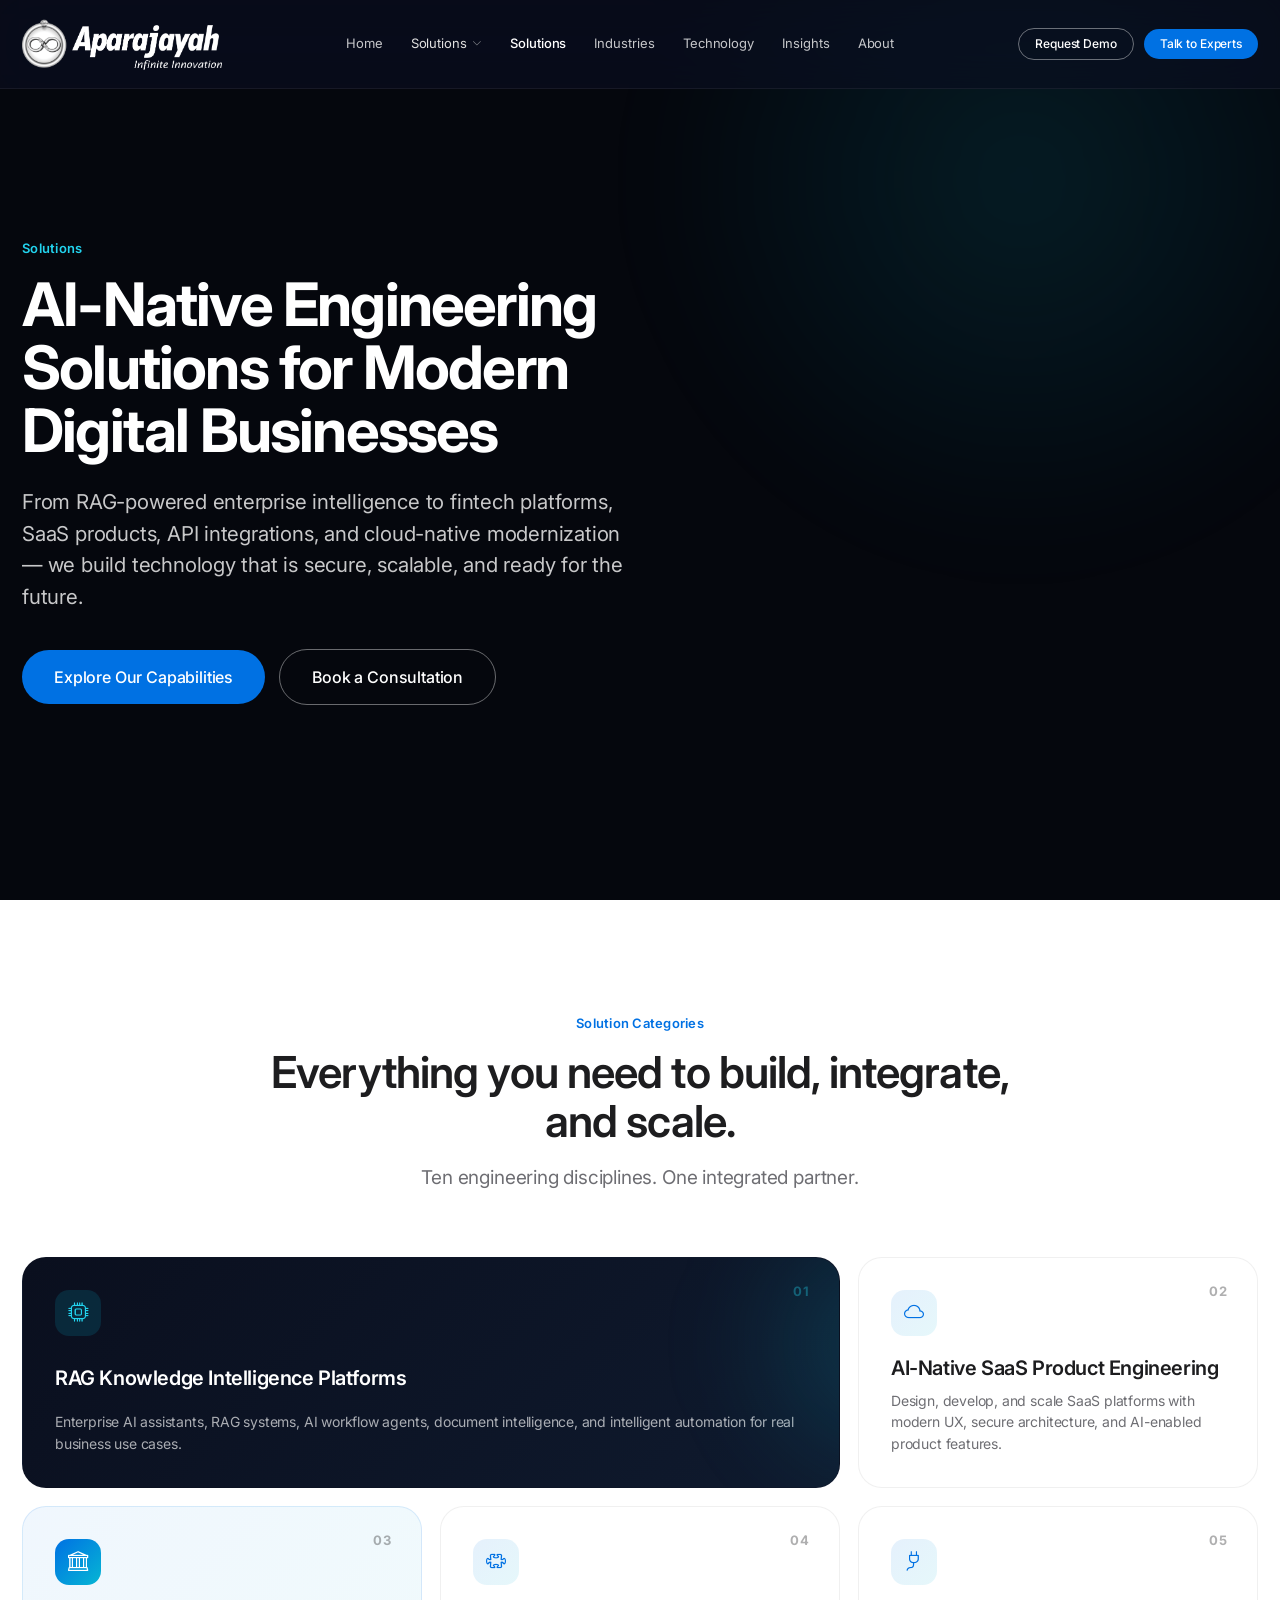
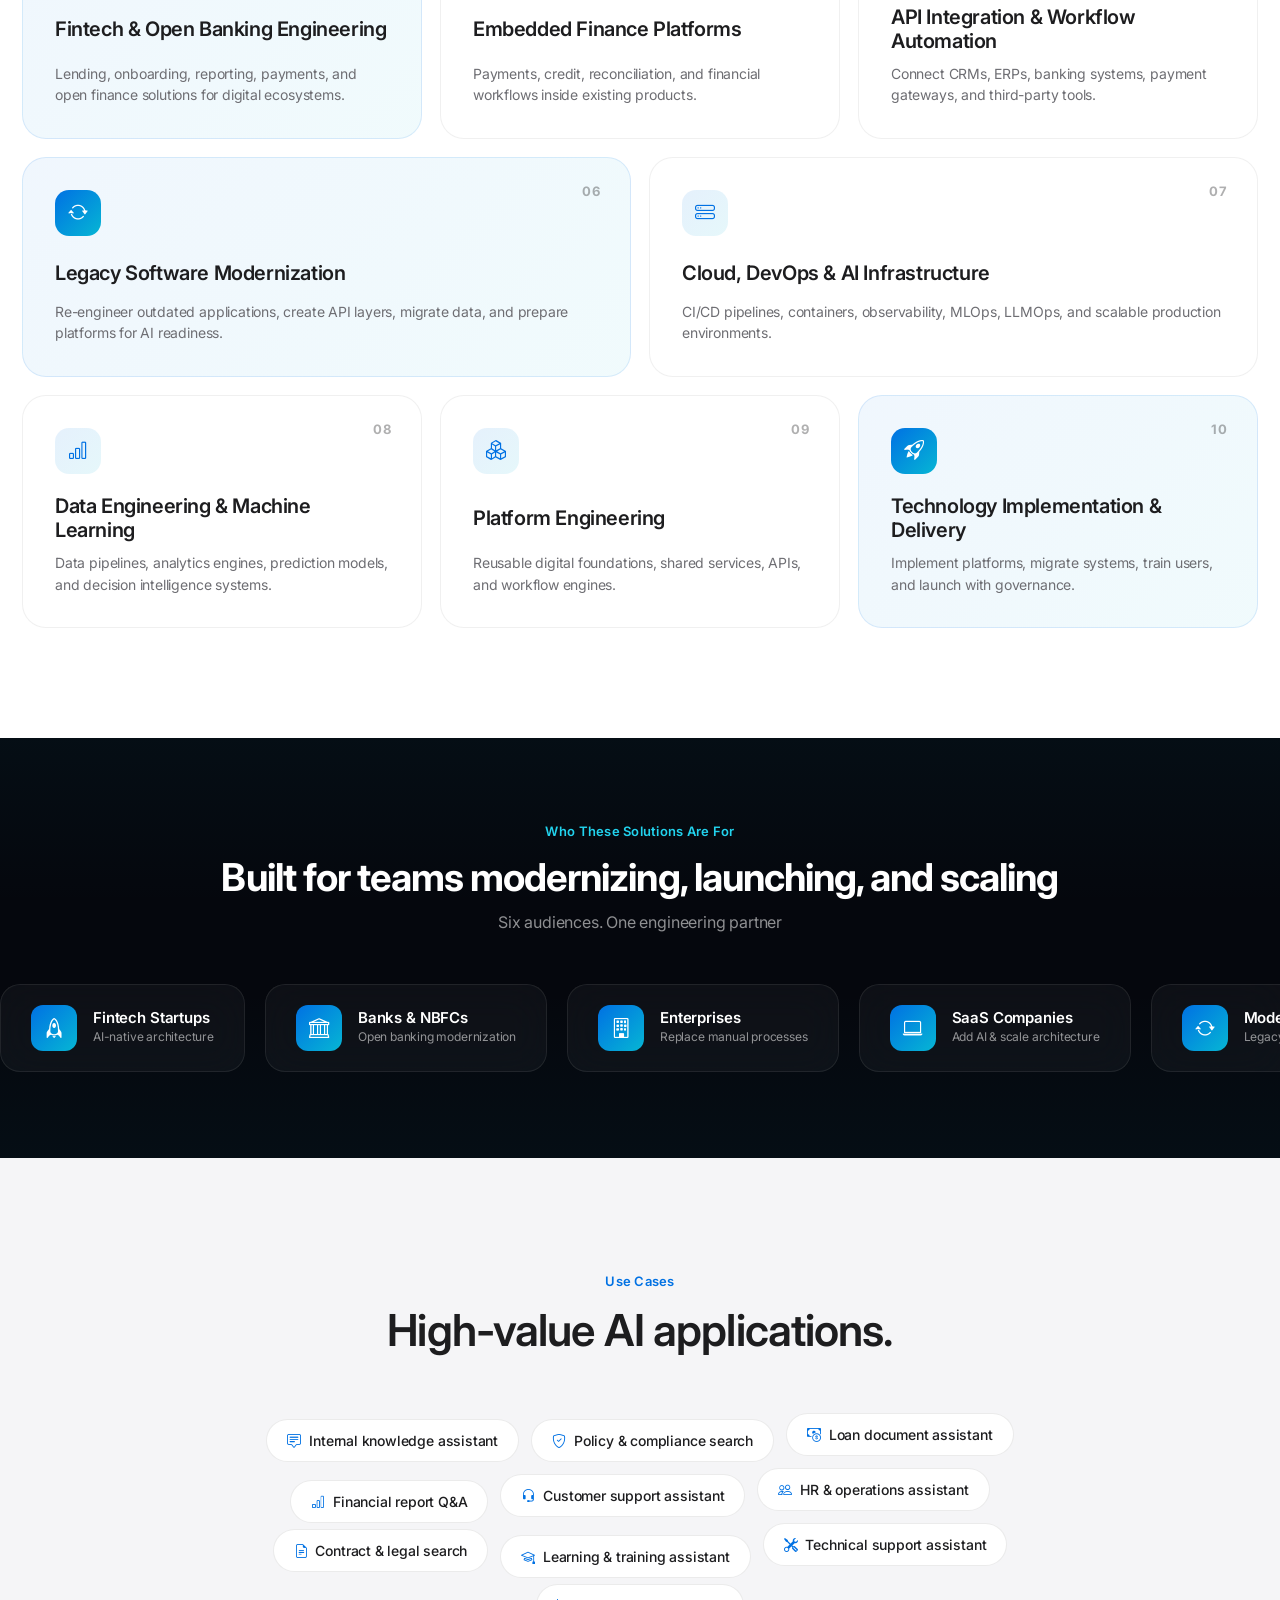
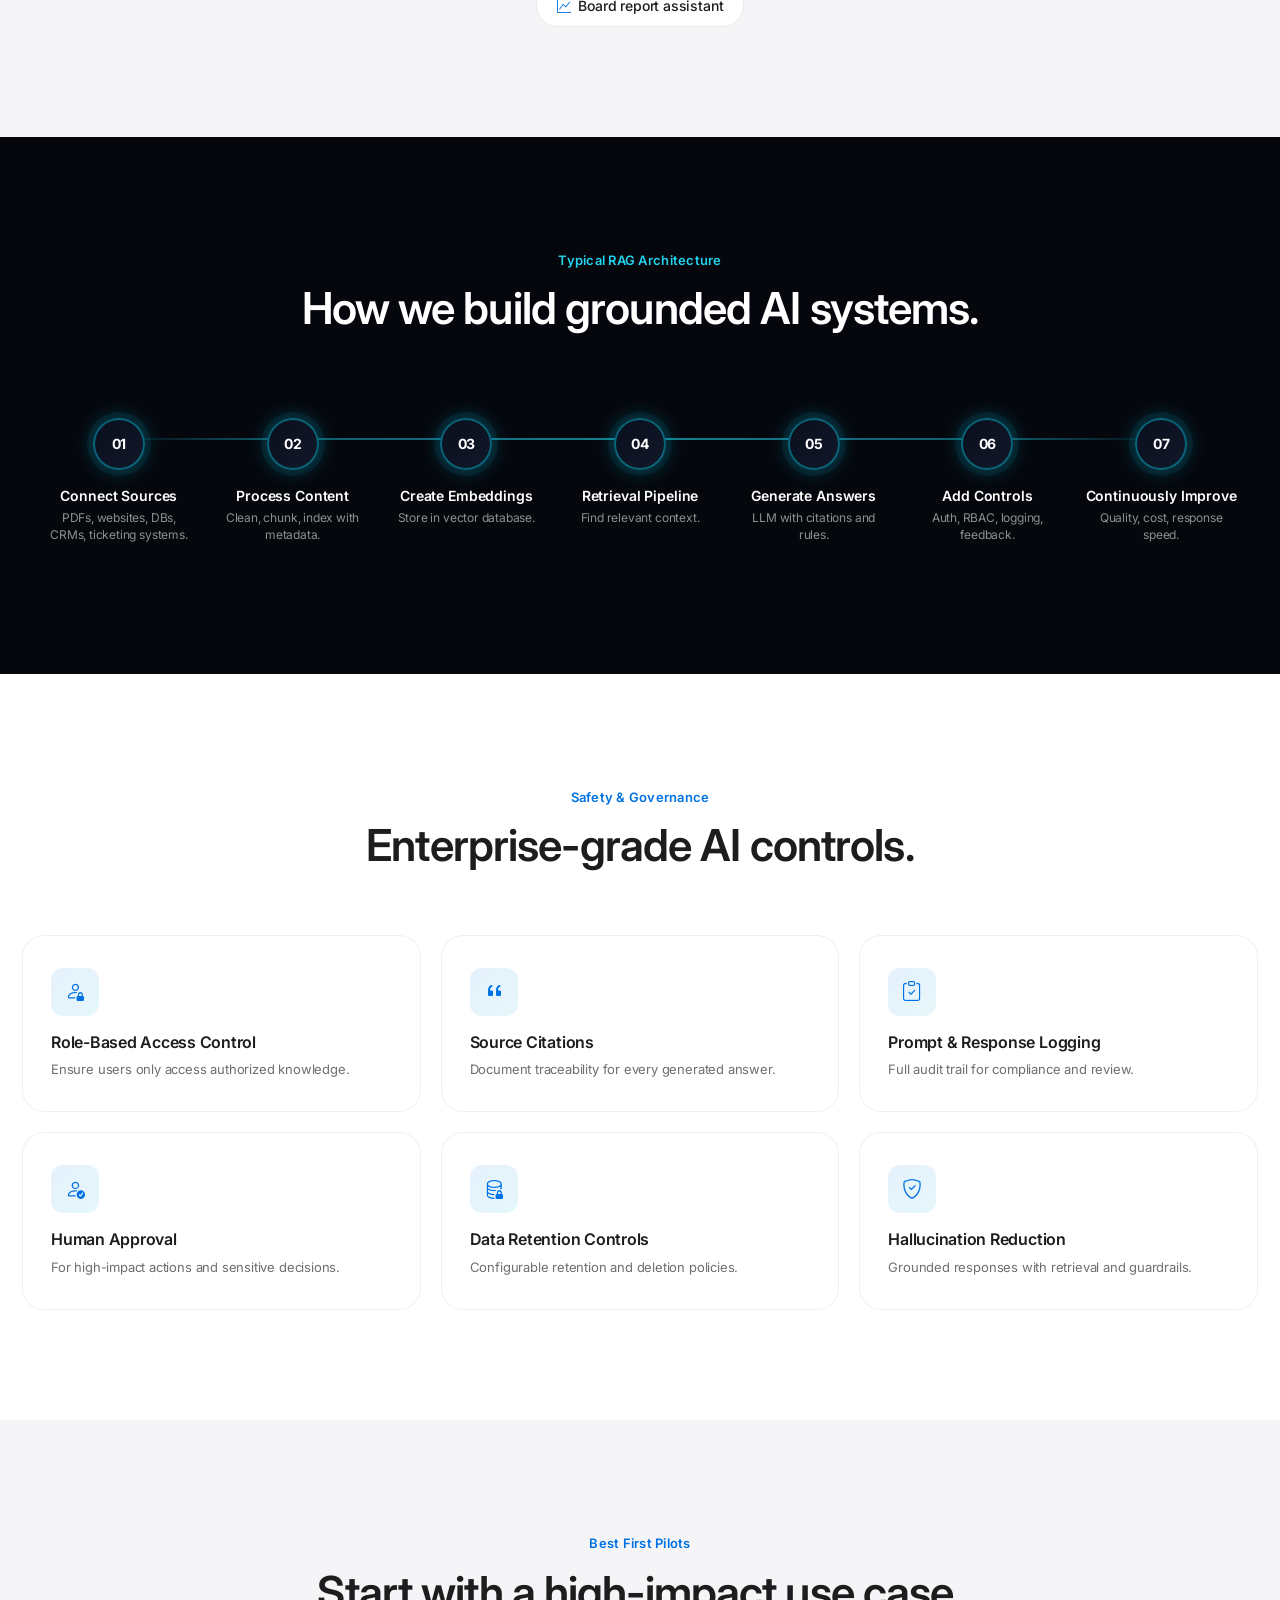
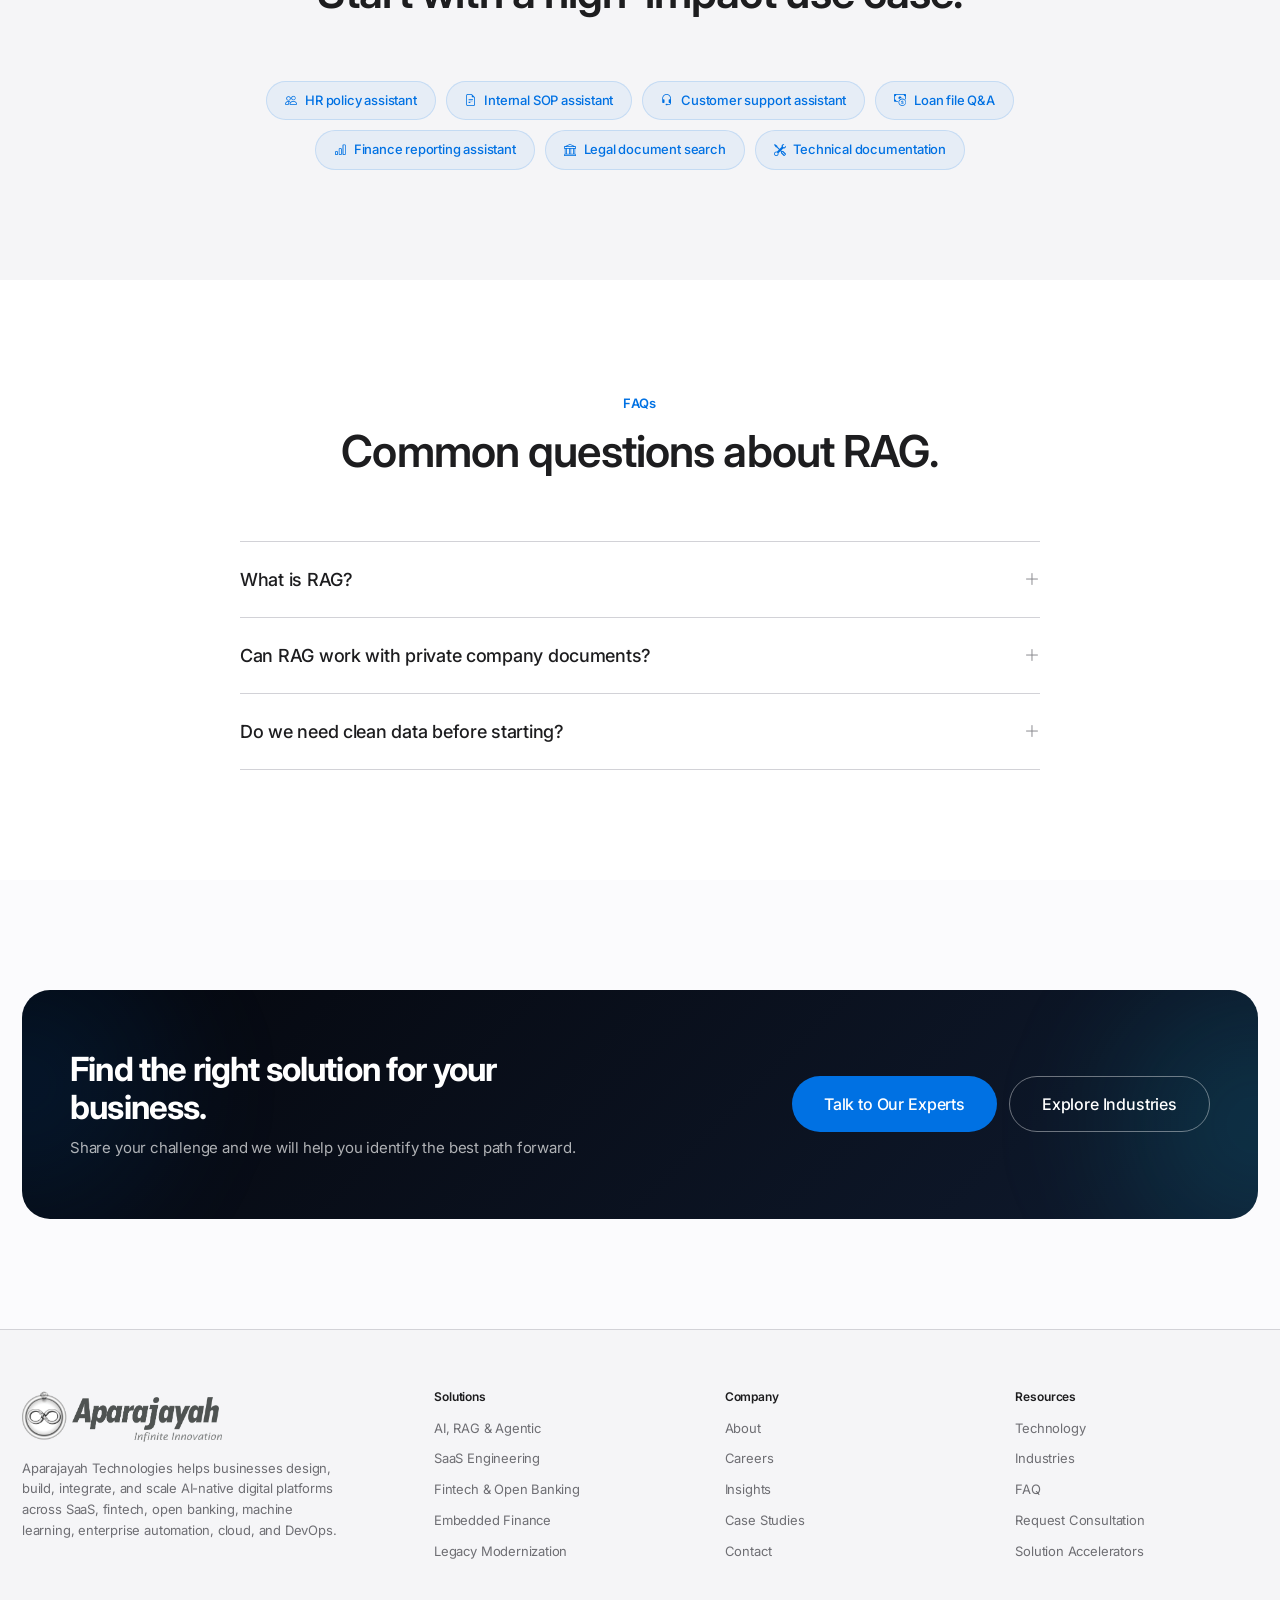
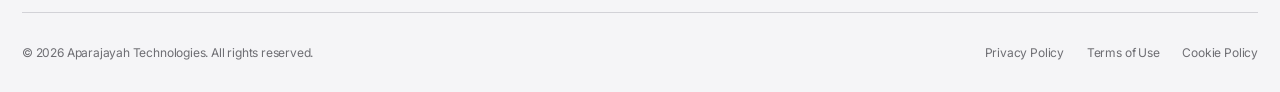
==== solutions.html @ 1717798f "initial commit" ====
<!DOCTYPE html>
<html lang="en">
<head>
  <meta charset="UTF-8">
  <meta name="viewport" content="width=device-width, initial-scale=1.0">
  <title>Solutions | Aparajayah Technologies</title>
  <meta name="description" content="AI-native engineering solutions: RAG, SaaS, fintech, open banking, embedded finance, API integration, cloud, DevOps, and modernization.">
  <link href="https://cdn.jsdelivr.net/npm/bootstrap@5.3.3/dist/css/bootstrap.min.css" rel="stylesheet">
  <link href="https://cdn.jsdelivr.net/npm/bootstrap-icons@1.11.3/font/bootstrap-icons.min.css" rel="stylesheet">
  <link rel="preconnect" href="https://fonts.googleapis.com">
  <link rel="preconnect" href="https://fonts.gstatic.com" crossorigin>
  <link href="https://fonts.googleapis.com/css2?family=Inter:opsz,wght@14..32,300;14..32,400;14..32,500;14..32,600;14..32,700;14..32,800&display=swap" rel="stylesheet">
  <link rel="stylesheet" href="css/style.css">
</head>
<body>

<!-- ===================== NAVIGATION WITH APPLE-STYLE WHITE MEGA MENU ===================== -->
<nav class="nav-aparajayah dark" id="mainNav">
  <div class="container-aparajayah">
    <div class="nav-bar-aparajayah">
      <a href="index.html" class="logo-aparajayah"><img src="images/logo2.png" alt="logo" class="logo-new"/></a>

      <div class="nav-links-aparajayah">
        <a href="index.html" class="nav-link-aparajayah">Home</a>

        <!-- ===== MEGA MENU TRIGGER ===== -->
        <div class="mega-trigger">
          Solutions <i class="bi bi-chevron-down"></i>
        </div>

        <!-- ===== APPLE-STYLE WHITE MEGA PANEL ===== -->
        <div class="mega-panel">
          <div class="mega-arrow"></div>

          <!-- COLUMN 1: AI & Intelligence -->
          <div class="mega-col">
            <h6>AI &amp; Intelligence</h6>

            <a href="ai-rag.html" class="mega-card highlight">
              <div class="mega-card-top">
                <div class="mega-card-icon"><i class="bi bi-cpu"></i></div>
                <h5 class="mega-card-title">RAG Knowledge Intelligence Platforms</h5>
                <div class="mega-card-cta-icon"><i class="bi bi-arrow-up-right"></i></div>
              </div>
              <p class="mega-card-desc">Enterprise AI assistants, RAG systems, and intelligent automation.</p>
            </a>

            <a href="ai-rag.html#assistants" class="mega-card">
              <div class="mega-card-top">
                <div class="mega-card-icon"><i class="bi bi-chat-square-text"></i></div>
                <h5 class="mega-card-title">Conversational AI</h5>
                <div class="mega-card-cta-icon"><i class="bi bi-arrow-up-right"></i></div>
              </div>
              <p class="mega-card-desc">Grounded assistants with citations, RBAC, and guardrails.</p>
            </a>

            <a href="ai-rag.html#rag" class="mega-card">
              <div class="mega-card-top">
                <div class="mega-card-icon"><i class="bi bi-database"></i></div>
                <h5 class="mega-card-title">RAG Platforms</h5>
                <div class="mega-card-cta-icon"><i class="bi bi-arrow-up-right"></i></div>
              </div>
              <p class="mega-card-desc">Retrieval-augmented generation for trusted knowledge.</p>
            </a>

            <a href="ai-rag.html#agentic" class="mega-card">
              <div class="mega-card-top">
                <div class="mega-card-icon"><i class="bi bi-robot"></i></div>
                <h5 class="mega-card-title">Agentic Workflows</h5>
                <div class="mega-card-cta-icon"><i class="bi bi-arrow-up-right"></i></div>
              </div>
              <p class="mega-card-desc">Multi-step AI agents with human-in-the-loop approvals.</p>
            </a>

            <a href="ai-rag.html#doc-intel" class="mega-card">
              <div class="mega-card-top">
                <div class="mega-card-icon"><i class="bi bi-file-earmark-text"></i></div>
                <h5 class="mega-card-title">Document Intelligence</h5>
                <div class="mega-card-cta-icon"><i class="bi bi-arrow-up-right"></i></div>
              </div>
              <p class="mega-card-desc">PDF processing, classification, and extraction workflows.</p>
            </a>
          </div>

          <!-- COLUMN 2: Product & Fintech -->
          <div class="mega-col">
            <h6>Product &amp; Fintech</h6>

            <a href="saas.html" class="mega-card highlight">
              <div class="mega-card-top">
                <div class="mega-card-icon"><i class="bi bi-cloud"></i></div>
                <h5 class="mega-card-title">AI-Native SaaS Product Engineering</h5>
                <div class="mega-card-cta-icon"><i class="bi bi-arrow-up-right"></i></div>
              </div>
              <p class="mega-card-desc">Design, build, and scale SaaS with AI-enabled features.</p>
            </a>

            <a href="fintech.html" class="mega-card">
              <div class="mega-card-top">
                <div class="mega-card-icon"><i class="bi bi-bank"></i></div>
                <h5 class="mega-card-title">Fintech &amp; Open Banking Engineering</h5>
                <div class="mega-card-cta-icon"><i class="bi bi-arrow-up-right"></i></div>
              </div>
              <p class="mega-card-desc">Lending, onboarding, payments, and open finance solutions.</p>
            </a>

            <a href="embedded.html" class="mega-card">
              <div class="mega-card-top">
                <div class="mega-card-icon"><i class="bi bi-puzzle"></i></div>
                <h5 class="mega-card-title">Embedded Finance Platforms</h5>
                <div class="mega-card-cta-icon"><i class="bi bi-arrow-up-right"></i></div>
              </div>
              <p class="mega-card-desc">Payments, credit, and financial workflows inside your product.</p>
            </a>

            <a href="integration.html" class="mega-card">
              <div class="mega-card-top">
                <div class="mega-card-icon"><i class="bi bi-plug"></i></div>
                <h5 class="mega-card-title">API Integration &amp; Workflow Automation</h5>
                <div class="mega-card-cta-icon"><i class="bi bi-arrow-up-right"></i></div>
              </div>
              <p class="mega-card-desc">Connect CRMs, ERPs, banking systems, and payment gateways.</p>
            </a>

            <a href="platform.html" class="mega-card">
              <div class="mega-card-top">
                <div class="mega-card-icon"><i class="bi bi-boxes"></i></div>
                <h5 class="mega-card-title">Platform Engineering</h5>
                <div class="mega-card-cta-icon"><i class="bi bi-arrow-up-right"></i></div>
              </div>
              <p class="mega-card-desc">Reusable digital foundations, shared services, and APIs.</p>
            </a>
          </div>

          <!-- COLUMN 3: Cloud, Data & Modernization -->
          <div class="mega-col">
            <h6>Cloud, Data &amp; Modernization</h6>

            <a href="cloud-devops.html" class="mega-card">
              <div class="mega-card-top">
                <div class="mega-card-icon"><i class="bi bi-hdd-stack"></i></div>
                <h5 class="mega-card-title">Cloud, DevOps &amp; AI Infrastructure</h5>
                <div class="mega-card-cta-icon"><i class="bi bi-arrow-up-right"></i></div>
              </div>
              <p class="mega-card-desc">CI/CD, containers, observability, MLOps, and LLMOps.</p>
            </a>

            <a href="data-ml.html" class="mega-card">
              <div class="mega-card-top">
                <div class="mega-card-icon"><i class="bi bi-bar-chart"></i></div>
                <h5 class="mega-card-title">Data Engineering &amp; Machine Learning</h5>
                <div class="mega-card-cta-icon"><i class="bi bi-arrow-up-right"></i></div>
              </div>
              <p class="mega-card-desc">Pipelines, analytics engines, prediction models, and decision intelligence.</p>
            </a>

            <a href="legacy.html" class="mega-card">
              <div class="mega-card-top">
                <div class="mega-card-icon"><i class="bi bi-arrow-repeat"></i></div>
                <h5 class="mega-card-title">Legacy Software Modernization</h5>
                <div class="mega-card-cta-icon"><i class="bi bi-arrow-up-right"></i></div>
              </div>
              <p class="mega-card-desc">Re-engineer outdated apps, create API layers, and prepare for AI.</p>
            </a>

            <a href="implementation.html" class="mega-card">
              <div class="mega-card-top">
                <div class="mega-card-icon"><i class="bi bi-rocket-takeoff"></i></div>
                <h5 class="mega-card-title">Technology Implementation &amp; Delivery</h5>
                <div class="mega-card-cta-icon"><i class="bi bi-arrow-up-right"></i></div>
              </div>
              <p class="mega-card-desc">Implement platforms, migrate systems, train users, and launch.</p>
            </a>

            <a href="accelerators.html" class="mega-card highlight">
              <div class="mega-card-top">
                <div class="mega-card-icon"><i class="bi bi-lightning-charge"></i></div>
                <h5 class="mega-card-title">Solution Accelerators</h5>
                <div class="mega-card-cta-icon"><i class="bi bi-arrow-up-right"></i></div>
              </div>
              <p class="mega-card-desc">Reusable building blocks for faster AI, fintech, and SaaS delivery.</p>
            </a>
          </div>
        </div>
        <!-- /APPLE-STYLE WHITE MEGA PANEL -->

        <!-- fallback simple link for mobile (hidden on desktop) -->
        <a href="solutions.html" class="nav-link-aparajayah solutions-link active">Solutions</a>

        <a href="industries.html" class="nav-link-aparajayah">Industries</a>
        <a href="technology.html" class="nav-link-aparajayah">Technology</a>
        <a href="insights.html" class="nav-link-aparajayah">Insights</a>
        <a href="about.html" class="nav-link-aparajayah">About</a>
      </div>

      <div class="nav-cta-aparajayah">
        <a href="contact.html" class="btn-aparajayah btn-aparajayah-outline">Request Demo</a>
        <a href="contact.html" class="btn-aparajayah btn-aparajayah-primary">Talk to Experts</a>
        <button class="mobile-toggle-aparajayah" id="mobileToggle" aria-label="Toggle menu"><i class="bi bi-list"></i></button>
      </div>
    </div>
  </div>
</nav>

<!-- Mobile nav (simplified, includes solutions link) -->
<div class="mobile-nav-aparajayah" id="mobileNav">
  <a href="index.html">Home</a>
  <a href="solutions.html">Solutions</a>
  <a href="industries.html">Industries</a>
  <a href="technology.html">Technology</a>
  <a href="insights.html">Insights</a>
  <a href="about.html">About</a>
  <a href="contact.html">Contact</a>
</div>

<!-- ===================== MAIN CONTENT (dedicated Solutions page) ===================== -->
<main>

  <!-- HERO -->
  <section class="hero-aparajayah">
    <video class="hero-bg-video" autoplay loop muted playsinline>
      <source src="images/solution.mp4" type="video/mp4">
    </video>
    <div class="container-aparajayah col-lg-12">
      <div class="hero-content-wrap col-lg-8">
        <div class="hero-content-aparajayah">
          <span class="eyebrow">Solutions</span>
          <h1 class="display-1">AI-Native Engineering Solutions for Modern Digital Businesses</h1>
          <p>From RAG-powered enterprise intelligence to fintech platforms, SaaS products, API integrations, and cloud-native modernization — we build technology that is secure, scalable, and ready for the future.</p>
          <div class="hero-ctas-aparajayah">
            <a href="#solution-categories" class="btn-aparajayah btn-aparajayah-primary btn-aparajayah-lg">Explore Our Capabilities</a>
            <a href="contact.html" class="btn-aparajayah btn-aparajayah-outline btn-aparajayah-lg">Book a Consultation</a>
          </div>
        </div>
      </div>
      <div class="col-lg-4"></div>
    </div>
    <div class="hero-bottom-fade"></div>
  </section>

  <!-- SOLUTION CATEGORIES — MAGAZINE GRID -->
  <section class="section-aparajayah section-white" id="solution-categories">
    <div class="container-aparajayah">
      <div class="section-header-aparajayah center reveal-aparajayah">
        <span class="eyebrow">Solution Categories</span>
        <h2 class="display-3">Everything you need to build, integrate, and scale.</h2>
        <p>Ten engineering disciplines. One integrated partner.</p>
      </div>

      <div class="mag-grid">
        <!-- 01 -->
        <a href="ai-rag.html" class="mag-card dark span-8 reveal-aparajayah" style="text-decoration:none; color:inherit;">
          <span class="mag-num">01</span>
          <div class="mag-icon"><i class="bi bi-cpu"></i></div>
          <h3 style="color: white;">RAG Knowledge Intelligence Platforms</h3>
          <p>Enterprise AI assistants, RAG systems, AI workflow agents, document intelligence, and intelligent automation for real business use cases.</p>
        </a>
        <!-- 02 -->
        <a href="saas.html" class="mag-card light span-4 reveal-aparajayah reveal-delay-1" style="text-decoration:none; color:inherit;">
          <span class="mag-num">02</span>
          <div class="mag-icon"><i class="bi bi-cloud"></i></div>
          <h3>AI-Native SaaS Product Engineering</h3>
          <p>Design, develop, and scale SaaS platforms with modern UX, secure architecture, and AI-enabled product features.</p>
        </a>
        <!-- 03 -->
        <a href="fintech.html" class="mag-card tinted span-4 reveal-aparajayah" style="text-decoration:none; color:inherit;">
          <span class="mag-num">03</span>
          <div class="mag-icon"><i class="bi bi-bank"></i></div>
          <h3>Fintech &amp; Open Banking Engineering</h3>
          <p>Lending, onboarding, reporting, payments, and open finance solutions for digital ecosystems.</p>
        </a>
        <!-- 04 -->
        <a href="embedded.html" class="mag-card light span-4 reveal-aparajayah reveal-delay-1" style="text-decoration:none; color:inherit;">
          <span class="mag-num">04</span>
          <div class="mag-icon"><i class="bi bi-puzzle"></i></div>
          <h3>Embedded Finance Platforms</h3>
          <p>Payments, credit, reconciliation, and financial workflows inside existing products.</p>
        </a>
        <!-- 05 -->
        <a href="integration.html" class="mag-card light span-4 reveal-aparajayah reveal-delay-2" style="text-decoration:none; color:inherit;">
          <span class="mag-num">05</span>
          <div class="mag-icon"><i class="bi bi-plug"></i></div>
          <h3>API Integration &amp; Workflow Automation</h3>
          <p>Connect CRMs, ERPs, banking systems, payment gateways, and third-party tools.</p>
        </a>
        <!-- 06 -->
        <a href="legacy.html" class="mag-card tinted span-6 reveal-aparajayah" style="text-decoration:none; color:inherit;">
          <span class="mag-num">06</span>
          <div class="mag-icon"><i class="bi bi-arrow-repeat"></i></div>
          <h3>Legacy Software Modernization</h3>
          <p>Re-engineer outdated applications, create API layers, migrate data, and prepare platforms for AI readiness.</p>
        </a>
        <!-- 07 -->
        <a href="cloud-devops.html" class="mag-card light span-6 reveal-aparajayah reveal-delay-1" style="text-decoration:none; color:inherit;">
          <span class="mag-num">07</span>
          <div class="mag-icon"><i class="bi bi-hdd-stack"></i></div>
          <h3>Cloud, DevOps &amp; AI Infrastructure</h3>
          <p>CI/CD pipelines, containers, observability, MLOps, LLMOps, and scalable production environments.</p>
        </a>
        <!-- 08 -->
        <a href="data-ml.html" class="mag-card light span-4 reveal-aparajayah" style="text-decoration:none; color:inherit;">
          <span class="mag-num">08</span>
          <div class="mag-icon"><i class="bi bi-bar-chart"></i></div>
          <h3>Data Engineering &amp; Machine Learning</h3>
          <p>Data pipelines, analytics engines, prediction models, and decision intelligence systems.</p>
        </a>
        <!-- 09 -->
        <a href="platform.html" class="mag-card light span-4 reveal-aparajayah reveal-delay-1" style="text-decoration:none; color:inherit;">
          <span class="mag-num">09</span>
          <div class="mag-icon"><i class="bi bi-boxes"></i></div>
          <h3>Platform Engineering</h3>
          <p>Reusable digital foundations, shared services, APIs, and workflow engines.</p>
        </a>
        <!-- 10 -->
        <a href="implementation.html" class="mag-card tinted span-4 reveal-aparajayah reveal-delay-2" style="text-decoration:none; color:inherit;">
          <span class="mag-num">10</span>
          <div class="mag-icon"><i class="bi bi-rocket-takeoff"></i></div>
          <h3>Technology Implementation &amp; Delivery</h3>
          <p>Implement platforms, migrate systems, train users, and launch with governance.</p>
        </a>
      </div>
    </div>
  </section>

  <!-- AUDIENCE MARQUEE STRIP -->
  <section class="aud-strip">
    <div class="aud-header reveal-aparajayah">
      <span class="eyebrow eyebrow-cyan">Who These Solutions Are For</span>
      <h2>Built for teams modernizing, launching, and scaling</h2>
      <p>Six audiences. One engineering partner</p>
    </div>

    <div class="aud-row">
      <div class="aud-chip"><div class="aud-chip-icon"><i class="bi bi-rocket"></i></div><div class="aud-chip-text"><h4>Fintech Startups</h4><p>AI-native architecture</p></div></div>
      <div class="aud-chip"><div class="aud-chip-icon"><i class="bi bi-bank"></i></div><div class="aud-chip-text"><h4>Banks &amp; NBFCs</h4><p>Open banking modernization</p></div></div>
      <div class="aud-chip"><div class="aud-chip-icon"><i class="bi bi-building"></i></div><div class="aud-chip-text"><h4>Enterprises</h4><p>Replace manual processes</p></div></div>
      <div class="aud-chip"><div class="aud-chip-icon"><i class="bi bi-laptop"></i></div><div class="aud-chip-text"><h4>SaaS Companies</h4><p>Add AI &amp; scale architecture</p></div></div>
      <div class="aud-chip"><div class="aud-chip-icon"><i class="bi bi-arrow-repeat"></i></div><div class="aud-chip-text"><h4>Modernization Teams</h4><p>Legacy system upgrade</p></div></div>
      <div class="aud-chip"><div class="aud-chip-icon"><i class="bi bi-flask"></i></div><div class="aud-chip-text"><h4>AI Explorers</h4><p>RAG, ML &amp; open finance</p></div></div>
      <!-- duplicate for seamless marquee -->
      <div class="aud-chip"><div class="aud-chip-icon"><i class="bi bi-rocket"></i></div><div class="aud-chip-text"><h4>Fintech Startups</h4><p>AI-native architecture</p></div></div>
      <div class="aud-chip"><div class="aud-chip-icon"><i class="bi bi-bank"></i></div><div class="aud-chip-text"><h4>Banks &amp; NBFCs</h4><p>Open banking modernization</p></div></div>
      <div class="aud-chip"><div class="aud-chip-icon"><i class="bi bi-building"></i></div><div class="aud-chip-text"><h4>Enterprises</h4><p>Replace manual processes</p></div></div>
      <div class="aud-chip"><div class="aud-chip-icon"><i class="bi bi-laptop"></i></div><div class="aud-chip-text"><h4>SaaS Companies</h4><p>Add AI &amp; scale architecture</p></div></div>
      <div class="aud-chip"><div class="aud-chip-icon"><i class="bi bi-arrow-repeat"></i></div><div class="aud-chip-text"><h4>Modernization Teams</h4><p>Legacy system upgrade</p></div></div>
      <div class="aud-chip"><div class="aud-chip-icon"><i class="bi bi-flask"></i></div><div class="aud-chip-text"><h4>AI Explorers</h4><p>RAG, ML &amp; open finance</p></div></div>
    </div>
  </section>

  <!-- USE CASES PILL CLOUD -->
  <section class="section-aparajayah section-slate-aparajayah">
    <div class="container-aparajayah">
      <div class="section-header-aparajayah center reveal-aparajayah">
        <span class="eyebrow">Use Cases</span>
        <h2 class="display-3">High-value AI applications.</h2>
      </div>
      <div class="pill-cloud reveal-aparajayah">
        <span class="pc-pill"><i class="bi bi-chat-square-text"></i> Internal knowledge assistant</span>
        <span class="pc-pill"><i class="bi bi-shield-check"></i> Policy &amp; compliance search</span>
        <span class="pc-pill"><i class="bi bi-cash-coin"></i> Loan document assistant</span>
        <span class="pc-pill"><i class="bi bi-bar-chart"></i> Financial report Q&amp;A</span>
        <span class="pc-pill"><i class="bi bi-headset"></i> Customer support assistant</span>
        <span class="pc-pill"><i class="bi bi-people"></i> HR &amp; operations assistant</span>
        <span class="pc-pill"><i class="bi bi-file-earmark-text"></i> Contract &amp; legal search</span>
        <span class="pc-pill"><i class="bi bi-mortarboard"></i> Learning &amp; training assistant</span>
        <span class="pc-pill"><i class="bi bi-tools"></i> Technical support assistant</span>
        <span class="pc-pill"><i class="bi bi-graph-up"></i> Board report assistant</span>
      </div>
    </div>
  </section>

  <!-- RAG ARCHITECTURE TIMELINE -->
  <section class="section-aparajayah section-dark-aparajayah" id="rag-arch">
    <div class="container-aparajayah">
      <div class="section-header-aparajayah center reveal-aparajayah">
        <span class="eyebrow eyebrow-cyan">Typical RAG Architecture</span>
        <h2 class="display-3">How we build grounded AI systems.</h2>
      </div>

      <div class="h-timeline">
        <div class="h-tl-item reveal-aparajayah"><div class="h-tl-dot">01</div><h5>Connect Sources</h5><p>PDFs, websites, DBs, CRMs, ticketing systems.</p></div>
        <div class="h-tl-item reveal-aparajayah reveal-delay-1"><div class="h-tl-dot">02</div><h5>Process Content</h5><p>Clean, chunk, index with metadata.</p></div>
        <div class="h-tl-item reveal-aparajayah reveal-delay-2"><div class="h-tl-dot">03</div><h5>Create Embeddings</h5><p>Store in vector database.</p></div>
        <div class="h-tl-item reveal-aparajayah"><div class="h-tl-dot">04</div><h5>Retrieval Pipeline</h5><p>Find relevant context.</p></div>
        <div class="h-tl-item reveal-aparajayah reveal-delay-1"><div class="h-tl-dot">05</div><h5>Generate Answers</h5><p>LLM with citations and rules.</p></div>
        <div class="h-tl-item reveal-aparajayah reveal-delay-2"><div class="h-tl-dot">06</div><h5>Add Controls</h5><p>Auth, RBAC, logging, feedback.</p></div>
        <div class="h-tl-item reveal-aparajayah"><div class="h-tl-dot">07</div><h5>Continuously Improve</h5><p>Quality, cost, response speed.</p></div>
      </div>
    </div>
  </section>

  <!-- SAFETY & GOVERNANCE GRID -->
  <section class="section-aparajayah section-white">
    <div class="container-aparajayah">
      <div class="section-header-aparajayah center reveal-aparajayah">
        <span class="eyebrow">Safety &amp; Governance</span>
        <h2 class="display-3">Enterprise-grade AI controls.</h2>
      </div>
      <div class="safety-spotlight">
        <div class="safety-tile reveal-aparajayah"><div class="safety-tile-icon"><i class="bi bi-person-lock"></i></div><h3>Role-Based Access Control</h3><p>Ensure users only access authorized knowledge.</p></div>
        <div class="safety-tile reveal-aparajayah reveal-delay-1"><div class="safety-tile-icon"><i class="bi bi-quote"></i></div><h3>Source Citations</h3><p>Document traceability for every generated answer.</p></div>
        <div class="safety-tile reveal-aparajayah reveal-delay-2"><div class="safety-tile-icon"><i class="bi bi-clipboard-check"></i></div><h3>Prompt &amp; Response Logging</h3><p>Full audit trail for compliance and review.</p></div>
        <div class="safety-tile reveal-aparajayah"><div class="safety-tile-icon"><i class="bi bi-person-check"></i></div><h3>Human Approval</h3><p>For high-impact actions and sensitive decisions.</p></div>
        <div class="safety-tile reveal-aparajayah reveal-delay-1"><div class="safety-tile-icon"><i class="bi bi-database-lock"></i></div><h3>Data Retention Controls</h3><p>Configurable retention and deletion policies.</p></div>
        <div class="safety-tile reveal-aparajayah reveal-delay-2"><div class="safety-tile-icon"><i class="bi bi-shield-check"></i></div><h3>Hallucination Reduction</h3><p>Grounded responses with retrieval and guardrails.</p></div>
      </div>
    </div>
  </section>

  <!-- BEST FIRST PILOTS — STACK CLOUD -->
  <section class="section-aparajayah section-slate-aparajayah">
    <div class="container-aparajayah">
      <div class="section-header-aparajayah center reveal-aparajayah">
        <span class="eyebrow">Best First Pilots</span>
        <h2 class="display-3">Start with a high-impact use case.</h2>
      </div>
      <div class="stack-cloud reveal-aparajayah">
        <span class="stack-chip"><i class="bi bi-people"></i> HR policy assistant</span>
        <span class="stack-chip"><i class="bi bi-file-earmark-text"></i> Internal SOP assistant</span>
        <span class="stack-chip"><i class="bi bi-headset"></i> Customer support assistant</span>
        <span class="stack-chip"><i class="bi bi-cash-coin"></i> Loan file Q&amp;A</span>
        <span class="stack-chip"><i class="bi bi-bar-chart"></i> Finance reporting assistant</span>
        <span class="stack-chip"><i class="bi bi-bank"></i> Legal document search</span>
        <span class="stack-chip"><i class="bi bi-tools"></i> Technical documentation</span>
      </div>
    </div>
  </section>

  <!-- FAQ -->
  <section class="section-aparajayah section-white">
    <div class="container-aparajayah">
      <div class="section-header-aparajayah center reveal-aparajayah">
        <span class="eyebrow">FAQs</span>
        <h2 class="display-3">Common questions about RAG.</h2>
      </div>
      <div style="max-width:800px;margin:0 auto">
        <div class="faq-item-aparajayah" data-faq><button class="faq-question-aparajayah" aria-expanded="false"><span>What is RAG?</span><i class="bi bi-plus-lg"></i></button><div class="faq-answer-aparajayah">RAG is an AI architecture that helps language models generate more grounded answers by retrieving relevant information from trusted knowledge sources before generating a response.</div></div>
        <div class="faq-item-aparajayah" data-faq><button class="faq-question-aparajayah" aria-expanded="false"><span>Can RAG work with private company documents?</span><i class="bi bi-plus-lg"></i></button><div class="faq-answer-aparajayah">Yes. A RAG system can be designed around approved documents, access controls, user roles, and internal knowledge sources.</div></div>
        <div class="faq-item-aparajayah" data-faq><button class="faq-question-aparajayah" aria-expanded="false"><span>Do we need clean data before starting?</span><i class="bi bi-plus-lg"></i></button><div class="faq-answer-aparajayah">A complete data cleanup is not always required for a pilot, but data quality, metadata, document structure, and access permissions become important for production systems.</div></div>
      </div>
    </div>
  </section>

  <!-- COMPACT CTA -->
  <section class="section-aparajayah">
    <div class="container-aparajayah">
      <div class="compact-cta reveal-aparajayah">
        <div class="compact-cta-text">
          <h2>Find the right solution for your business.</h2>
          <p>Share your challenge and we will help you identify the best path forward.</p>
        </div>
        <div class="compact-cta-btns">
          <a href="contact.html" class="btn-aparajayah btn-aparajayah-primary btn-aparajayah-lg">Talk to Our Experts</a>
          <a href="industries.html" class="btn-aparajayah btn-aparajayah-outline btn-aparajayah-lg">Explore Industries</a>
        </div>
      </div>
    </div>
  </section>

</main>

<!-- ===================== FOOTER ===================== -->
<footer class="footer-aparajayah">
  <div class="container-aparajayah">
    <div class="footer-grid-aparajayah">
      <div class="footer-brand-aparajayah">
        <a href="index.html" class="logo-aparajayah"><img src="images/logo1.png" alt="Aparajayah" class="logo-new"/></a>
        <p>Aparajayah Technologies helps businesses design, build, integrate, and scale AI-native digital platforms across SaaS, fintech, open banking, machine learning, enterprise automation, cloud, and DevOps.</p>
      </div>
      <div class="footer-col-aparajayah">
        <h5>Solutions</h5>
        <a href="ai-rag.html">AI, RAG &amp; Agentic</a>
        <a href="saas.html">SaaS Engineering</a>
        <a href="fintech.html">Fintech &amp; Open Banking</a>
        <a href="embedded.html">Embedded Finance</a>
        <a href="legacy.html">Legacy Modernization</a>
      </div>
      <div class="footer-col-aparajayah">
        <h5>Company</h5>
        <a href="about.html">About</a>
        <a href="about.html#careers">Careers</a>
        <a href="insights.html">Insights</a>
        <a href="about.html#case-studies">Case Studies</a>
        <a href="contact.html">Contact</a>
      </div>
      <div class="footer-col-aparajayah">
        <h5>Resources</h5>
        <a href="technology.html">Technology</a>
        <a href="industries.html">Industries</a>
        <a href="about.html#faq">FAQ</a>
        <a href="contact.html">Request Consultation</a>
        <a href="accelerators.html">Solution Accelerators</a>
      </div>
    </div>
    <div class="footer-bottom-aparajayah">
      <span>© 2026 Aparajayah Technologies. All rights reserved.</span>
      <div>
        <a href="about.html#legal">Privacy Policy</a>
        <a href="about.html#legal">Terms of Use</a>
        <a href="about.html#legal">Cookie Policy</a>
      </div>
    </div>
  </div>
</footer>

<script src="https://cdn.jsdelivr.net/npm/bootstrap@5.3.3/dist/js/bootstrap.bundle.min.js"></script>
<script src="js/main.js"></script>

<!-- Enhanced hover persistence script -->
<script>
  document.addEventListener('DOMContentLoaded', function() {
    const triggers = document.querySelectorAll('.mega-trigger');
    const panels = document.querySelectorAll('.mega-panel');

    triggers.forEach((trigger) => {
      const panel = trigger.nextElementSibling;
      if (!panel || !panel.classList.contains('mega-panel')) return;

      let closeTimeout;

      const openPanel = () => {
        clearTimeout(closeTimeout);
        panel.style.opacity = '1';
        panel.style.visibility = 'visible';
        panel.style.pointerEvents = 'auto';
        panel.style.transform = 'translateX(-50%) translateY(0) scale(1)';
      };

      const closePanel = () => {
        closeTimeout = setTimeout(() => {
          if (!panel.matches(':hover')) {
            panel.style.opacity = '0';
            panel.style.visibility = 'hidden';
            panel.style.pointerEvents = 'none';
            panel.style.transform = 'translateX(-50%) translateY(10px) scale(0.98)';
          }
        }, 140);
      };

      trigger.addEventListener('mouseenter', openPanel);
      trigger.addEventListener('mouseleave', closePanel);

      panel.addEventListener('mouseenter', () => {
        clearTimeout(closeTimeout);
        openPanel();
      });
      panel.addEventListener('mouseleave', closePanel);
    });
  });
</script>
</body>
</html>
---- css/style.css ----
/* ============================================================
   APARAJAYAH TECHNOLOGIES — MAIN STYLESHEET
============================================================ */

:root {
  --navy-950: #05070D;
  --navy-900: #0A0F1E;
  --navy-800: #111827;
  --navy-700: #1E293B;
  --white: #FFFFFF;
  --off-white: #FBFBFD;
  --slate-50: #F5F5F7;
  --slate-100: #E8E8ED;
  --slate-200: #D2D2D7;
  --slate-400: #86868B;
  --slate-500: #6E6E73;
  --slate-600: #424245;
  --slate-900: #1D1D1F;
  --blue: #0071E3;
  --blue-hover: #0077ED;
  --cyan: #06B6D4;
  --cyan-light: #22D3EE;
  --violet: #7C3AED;
  --text-primary: #1D1D1F;
  --text-secondary: #6E6E73;
  --radius-sm: 8px;
  --radius-md: 12px;
  --radius-lg: 18px;
  --radius-xl: 28px;
  --radius-2xl: 36px;
  --transition: all .4s cubic-bezier(.25, .1, .25, 1);
  --transition-fast: all .2s ease;
  --shadow-sm: 0 2px 8px rgba(0, 0, 0, .04);
  --shadow-md: 0 4px 20px rgba(0, 0, 0, .06);
  --shadow-lg: 0 12px 40px rgba(0, 0, 0, .08);
  --shadow-xl: 0 24px 60px rgba(0, 0, 0, .12);
     --nav-bg: #0a0f1a;
      --nav-text: #e0e0e0;
      --nav-text-hover: #ffffff;
      --mega-bg: #ffffff;
      --mega-bg-alt: #f8fafc;
      --mega-border: rgba(0, 0, 0, 0.06);
      --mega-text: #1d1d1f;
      --mega-text-muted: #6e6e73;
      --mega-accent: #0071e3;
      --mega-accent-glow: rgba(0, 113, 227, 0.08);
      --mega-accent-hover: #0077ed;
      --mega-shadow: 0 20px 60px -15px rgba(0, 0, 0, 0.15), 0 8px 25px -8px rgba(0, 0, 0, 0.08);
      --mega-radius: 1.25rem;
      --transition: all 0.3s cubic-bezier(0.25, 0.46, 0.45, 0.94);
}

/* ============================================================
   RESET & BASE
============================================================ */
* { margin: 0; padding: 0; box-sizing: border-box; }
html { scroll-behavior: smooth; -webkit-text-size-adjust: 100%; }
body {
  font-family: 'Inter', -apple-system, BlinkMacSystemFont, 'SF Pro Display', 'SF Pro Text', 'Helvetica Neue', Helvetica, Arial, sans-serif;
  font-size: 17px;
  line-height: 1.5;
  color: var(--text-primary);
  background: var(--off-white);
  -webkit-font-smoothing: antialiased;
  -moz-osx-font-smoothing: grayscale;
  letter-spacing: -.011em;
  overflow-x: hidden;
}

img, svg, video { display: block; max-width: 100%; }
a { text-decoration: none; color: inherit; transition: var(--transition-fast); }
button { font-family: inherit; cursor: pointer; border: none; background: none; }
ul { list-style: none; }

.container-aparajayah { max-width: 1300px; margin: 0 auto; padding: 0 22px; }
.container-wide { max-width: 1320px; margin: 0 auto; padding: 0 22px; }

/* ============================================================
   TYPOGRAPHY
============================================================ */
h1, h2, h3, h4, h5 {
  font-weight: 600;
  line-height: 1.1;
  letter-spacing: -.025em;
  color: var(--text-primary);
}

.display-1 { font-size: clamp(40px, 6vw, 60px); font-weight: 700; letter-spacing: -.03em; line-height: 1.05; }
.display-2 { font-size: clamp(32px, 4.5vw, 56px); font-weight: 700; letter-spacing: -.025em; line-height: 1.08; }
.display-3 { font-size: clamp(28px, 3.5vw, 44px); font-weight: 600; letter-spacing: -.02em; line-height: 1.12; }
.display-4 { font-size: clamp(24px, 2.5vw, 34px); font-weight: 600; letter-spacing: -.02em; line-height: 1.15; }

.eyebrow {
  display: inline-block;
  font-size: 13px;
  font-weight: 600;
  letter-spacing: .02em;
  /* text-transform: uppercase; */
  color: var(--blue);
  margin-bottom: 14px;
}
.eyebrow-cyan { color: var(--cyan-light); }

.lead-aparajayah {
  font-size: clamp(17px, 1.6vw, 21px);
  line-height: 1.5;
  color: var(--text-secondary);
  font-weight: 400;
  letter-spacing: -.01em;
  max-width: 720px;
}
.text-secondary-aparajayah { color: var(--text-secondary); }
.text-white-70 { color: rgba(255, 255, 255, .72); }
.text-white-50 { color: rgba(255, 255, 255, .5); }

/* ============================================================
   BUTTONS
============================================================ */
.btn-aparajayah {
  display: inline-flex;
  align-items: center;
  justify-content: center;
  gap: 8px;
  padding: 12px 24px;
  border-radius: 980px;
  font-size: 15px;
  font-weight: 500;
  letter-spacing: -.01em;
  transition: var(--transition-fast);
  cursor: pointer;
  border: none;
  white-space: nowrap;
}
.btn-aparajayah-primary { background: var(--blue); color: #fff; }
.btn-aparajayah-primary:hover { background: var(--blue-hover); transform: scale(1.02); }

.btn-aparajayah-dark { background: var(--slate-900); color: #fff; }
.btn-aparajayah-dark:hover { background: #000; transform: scale(1.02); }

.btn-aparajayah-light { background: #fff; color: var(--slate-900); border: 1px solid var(--slate-200); }
.btn-aparajayah-light:hover { background: var(--slate-50); transform: scale(1.02); }

.btn-aparajayah-outline {
  background: transparent;
  color: #fff;
  border: 1px solid rgba(255, 255, 255, .4);
}
.btn-aparajayah-outline:hover { background: rgba(255, 255, 255, .1); border-color: rgba(255, 255, 255, .7); }

.btn-aparajayah-ghost { background: transparent; color: var(--blue); padding: 8px 0; }
.btn-aparajayah-ghost:hover { color: var(--blue-hover); }
.btn-aparajayah-ghost i { transition: transform .2s ease; }
.btn-aparajayah-ghost:hover i { transform: translateX(3px); }

.btn-aparajayah-lg { padding: 15px 32px; font-size: 16px; }
.btn-aparajayah-sm { padding: 8px 18px; font-size: 14px; }

.btn-aparajayah:focus-visible, a:focus-visible {
  outline: 2px solid var(--blue);
  outline-offset: 3px;
  border-radius: 8px;
}

/* ============================================================
   NAVIGATION
============================================================ */
.nav-aparajayah {
  position: fixed;
  top: 0; left: 0; right: 0;
  z-index: 1000;
  background: rgba(251, 251, 253, .72);
  backdrop-filter: saturate(180%) blur(20px);
  -webkit-backdrop-filter: saturate(180%) blur(20px);
  border-bottom: 1px solid rgba(0, 0, 0, .06);
  transition: var(--transition);
  padding: 20px 0;
}
.nav-aparajayah.dark {
  background: rgba(10, 15, 30, .72);
  border-bottom-color: rgba(255, 255, 255, .06);
}
.nav-aparajayah.dark .nav-link-aparajayah,
.nav-aparajayah.dark .logo-aparajayah { color: rgba(255, 255, 255, .9); }
.nav-aparajayah.dark .nav-link-aparajayah:hover,
.nav-aparajayah.dark .nav-link-aparajayah.active { color: #fff; }

.nav-bar-aparajayah {
  display: flex;
  align-items: center;
  justify-content: space-between;
  height: 48px;
}

   /* ----- MEGA TRIGGER ----- */
    .mega-trigger {
      position: relative;
      display: inline-flex;
      align-items: center;
      gap: 0.35rem;
      cursor: default;
      font-size: 13px;
      font-weight: 400;
      color: var(--nav-text);
      transition: color 0.2s;
      padding: 0.4rem 0;
      letter-spacing: -0.01em;
    }
    .mega-trigger i {
      font-size: 0.6rem;
      transition: transform 0.3s ease;
      color: rgba(255, 255, 255, 0.5);
      margin-top: 1px;
    }
    .mega-trigger:hover {
      color: var(--nav-text-hover);
    }
    .mega-trigger:hover i {
      transform: rotate(180deg);
      color: var(--mega-accent);
    }

    /* ----- MEGA PANEL ----- */
    .mega-panel {
      position: absolute;
      top: calc(100% + 12px);
      left: 50%;
      transform: translateX(-50%) translateY(10px) scale(0.98);
      width: 1180px;
      max-width: 96vw;
      background: var(--mega-bg);
      border-radius: var(--mega-radius);
      box-shadow: var(--mega-shadow);
      padding: 1.8rem 1.8rem 1.6rem;
      display: grid;
      grid-template-columns: 1fr 1fr 1fr;
      gap: 1.2rem;
      opacity: 0;
      visibility: hidden;
      pointer-events: none;
      transition: opacity 0.3s ease, transform 0.4s cubic-bezier(0.34, 1.56, 0.64, 1), visibility 0.3s;
      z-index: 2000;
      border: 1px solid var(--mega-border);
      overflow: hidden;
    }
    .mega-panel.two-col {
      width: 820px;
      grid-template-columns: 1fr 1fr;
    }
    .mega-panel.four-col {
      width: 1360px;
      grid-template-columns: 1fr 1fr 1fr 1fr;
    }

    .mega-panel::before {
      content: "";
      position: absolute;
      top: -120px;
      right: -80px;
      width: 360px;
      height: 360px;
      background: radial-gradient(circle, rgba(0, 113, 227, 0.04), transparent 70%);
      border-radius: 50%;
      pointer-events: none;
    }
    .mega-panel::after {
      content: "";
      position: absolute;
      bottom: -120px;
      left: -100px;
      width: 400px;
      height: 400px;
      background: radial-gradient(circle, rgba(139, 92, 246, 0.03), transparent 70%);
      border-radius: 50%;
      pointer-events: none;
    }

    .mega-panel .mega-arrow {
      position: absolute;
      top: -7px;
      left: 50%;
      transform: translateX(-50%) rotate(45deg);
      width: 14px;
      height: 14px;
      background: var(--mega-bg);
      border-left: 1px solid var(--mega-border);
      border-top: 1px solid var(--mega-border);
      border-radius: 3px 0 0 0;
      z-index: 1;
    }

    .mega-trigger:hover + .mega-panel,
    .mega-panel:hover {
      opacity: 1;
      visibility: visible;
      pointer-events: auto;
      transform: translateX(-50%) translateY(0) scale(1);
    }

    /* ----- COLUMN LAYOUT ----- */
    .mega-col {
      position: relative;
      z-index: 2;
      display: flex;
      flex-direction: column;
      gap: 0.5rem;
    }
    .mega-col h6 {
      font-size: 14px;
      font-weight: 700;
      color: var(--mega-text);
      margin-bottom: 0.3rem;
      padding-bottom: 0.5rem;
      border-bottom: 1px solid rgba(0, 0, 0, 0.05);
      display: flex;
      align-items: center;
      gap: 0.5rem;
      font-family: 'Inter', -apple-system, BlinkMacSystemFont, sans-serif;
    }
    .mega-col h6 i {
      font-size: 0.75rem;
      color: var(--mega-accent);
    }

    /* ----- CARD ----- */
    .mega-card {
      background: #ffffff;
      border: 1px solid rgba(0, 0, 0, 0.06);
      border-radius: 0.85rem;
      padding: 0.8rem 0.9rem;
      position: relative;
      overflow: hidden;
      transition: var(--transition);
      text-decoration: none;
      display: flex;
      flex-direction: column;
      gap: 0.35rem;
      cursor: pointer;
      box-shadow: 0 1px 3px rgba(0, 0, 0, 0.03);
      min-height: 92px;
      height: 92px;
      justify-content: flex-start;
    }
    .mega-card::before {
      content: "";
      position: absolute;
      inset: 0;
      background: linear-gradient(135deg, rgba(0, 113, 227, 0.02), transparent 60%);
      opacity: 0;
      transition: var(--transition);
      pointer-events: none;
    }
    .mega-card:hover {
      background: #fafbfc;
      border-color: rgba(0, 113, 227, 0.25);
      transform: translateY(-2px);
      box-shadow: 0 8px 25px -8px rgba(0, 113, 227, 0.12), 0 4px 10px -4px rgba(0, 0, 0, 0.06);
    }
    .mega-card:hover::before {
      opacity: 1;
    }
    .mega-card-top {
      display: flex;
      align-items: center;
      gap: 0.55rem;
      position: relative;
      z-index: 1;
      flex-shrink: 0;
    }
    .mega-card-icon {
      width: 1.7rem;
      height: 1.7rem;
      display: flex;
      align-items: center;
      justify-content: center;
      background: rgba(0, 113, 227, 0.08);
      border-radius: 0.5rem;
      flex-shrink: 0;
      transition: var(--transition);
    }
    .mega-card-icon i {
      font-size: 0.85rem;
      color: var(--mega-accent);
      transition: var(--transition);
    }
    .mega-card:hover .mega-card-icon {
      background: rgba(0, 113, 227, 0.14);
    }
    .mega-card:hover .mega-card-icon i {
      color: var(--mega-accent-hover);
      transform: scale(1.05);
    }
    .mega-card-title {
      font-size: 0.8rem;
      font-weight: 600;
      color: var(--mega-text);
      margin: 0;
      line-height: 1.25;
      letter-spacing: -0.01em;
      flex: 1;
      font-family: 'Inter', -apple-system, BlinkMacSystemFont, sans-serif;
      display: -webkit-box;
      -webkit-line-clamp: 2;
      -webkit-box-orient: vertical;
      overflow: hidden;
    }
    .mega-card-cta-icon {
      width: 1.4rem;
      height: 1.4rem;
      display: flex;
      align-items: center;
      justify-content: center;
      border-radius: 50%;
      background: rgba(0, 113, 227, 0.06);
      flex-shrink: 0;
      transition: var(--transition);
      opacity: 0.4;
    }
    .mega-card-cta-icon i {
      font-size: 0.6rem;
      color: var(--mega-accent);
      transition: var(--transition);
    }
    .mega-card:hover .mega-card-cta-icon {
      opacity: 1;
      background: rgba(0, 113, 227, 0.14);
      transform: translateX(2px);
    }
    .mega-card:hover .mega-card-cta-icon i {
      color: var(--mega-accent-hover);
    }
    .mega-card-desc {
      font-size: 0.72rem;
      color: var(--mega-text-muted);
      margin: 0;
      line-height: 1.4;
      position: relative;
      z-index: 1;
      padding-left: 2.25rem;
      letter-spacing: -0.005em;
      font-family: 'Inter', -apple-system, BlinkMacSystemFont, sans-serif;
      font-weight: 400;
      display: -webkit-box;
      -webkit-line-clamp: 2;
      -webkit-box-orient: vertical;
      overflow: hidden;
    }
    .mega-card.highlight {
      background: linear-gradient(135deg, rgba(0, 113, 227, 0.04), rgba(139, 92, 246, 0.02));
      border-color: rgba(0, 113, 227, 0.15);
    }
    .mega-card.highlight .mega-card-icon {
      background: rgba(0, 113, 227, 0.12);
    }
    .mega-card.highlight:hover {
      border-color: rgba(0, 113, 227, 0.35);
      box-shadow: 0 8px 25px -8px rgba(0, 113, 227, 0.15), 0 4px 10px -4px rgba(0, 0, 0, 0.06);
    }

    /* ----- RESPONSIVE ----- */
    @media (max-width: 1199px) {
      .mega-panel,
      .mega-panel.two-col,
      .mega-panel.four-col {
        width: 96vw;
        padding: 1.4rem 1.2rem;
        gap: 0.9rem;
        grid-template-columns: 1fr 1fr;
      }
      .mega-card {
        padding: 0.7rem 0.8rem;
        min-height: 88px;
        height: 88px;
      }
      .mega-card-title {
        font-size: 0.76rem;
      }
      .mega-card-desc {
        font-size: 0.68rem;
        padding-left: 2.1rem;
      }
    }

    @media (max-width: 991px) {
      .mega-trigger { display: none; }
      .mega-panel { display: none; }
      .nav-links-aparajayah .nav-link-aparajayah.mobile-only { display: block; }
    }
    @media (min-width: 992px) {
      .nav-links-aparajayah .nav-link-aparajayah.mobile-only { display: none; }
    }



    








.logo-aparajayah {
  display: flex;
  align-items: center;
  gap: 8px;
  font-size: 18px;
  font-weight: 600;
  letter-spacing: -.02em;
  color: var(--text-primary);
}
.logo-mark-aparajayah {
  width: 26px; height: 26px;
  border-radius: 7px;
  background: linear-gradient(135deg, var(--blue), var(--cyan));
  display: inline-flex;
  align-items: center;
  justify-content: center;
  font-size: 14px;
  font-weight: 800;
  color: #fff;
}
.logo-new { width: 200px; }

.nav-links-aparajayah { display: flex; align-items: center; gap: 28px; }
.nav-link-aparajayah {
  font-size: 13px;
  font-weight: 400;
  color: var(--text-primary);
  opacity: .85;
  transition: var(--transition-fast);
  letter-spacing: -.005em;
}
.nav-link-aparajayah:hover { opacity: 1; }
.nav-link-aparajayah.active { opacity: 1; font-weight: 500; }

.nav-cta-aparajayah { display: flex; align-items: center; gap: 10px; }
.nav-cta-aparajayah .btn-aparajayah { padding: 6px 16px; font-size: 12px; }

.mobile-toggle-aparajayah { display: none; font-size: 20px; color: inherit; }

.mobile-nav-aparajayah {
  display: none;
  position: fixed;
  top: 88px; left: 0; right: 0;
  z-index: 999;
  background: rgba(10, 15, 30, .98);
  backdrop-filter: blur(20px);
  padding: 24px 22px;
  border-bottom: 1px solid rgba(255, 255, 255, .06);
}
.mobile-nav-aparajayah a {
  display: block;
  padding: 14px 0;
  font-size: 17px;
  color: #fff;
  border-bottom: 1px solid rgba(255, 255, 255, .06);
}
.mobile-nav-aparajayah a:last-child { border-bottom: none; }

@media (max-width: 900px) {
  .nav-links-aparajayah, .nav-cta-aparajayah .btn-aparajayah-outline { display: none; }
  .mobile-toggle-aparajayah { display: block; }
}

/* ============================================================
   HERO — FULL BACKGROUND VIDEO (Home Page)
   Text is LEFT-ALIGNED
============================================================ */
.hero-aparajayah {
  position: relative;
  min-height: 100vh;
  display: flex;
  align-items: center;
  overflow: hidden;
  background: var(--navy-950);
  color: #fff;
  padding: 140px 0 100px;
}

.hero-bg-video {
  position: absolute;
  inset: 0;
  width: 100%;
  height: 100%;
  object-fit: cover;
  z-index: 0;
  opacity: .55;
  pointer-events: none;
}

/* Dark gradient overlay so text stays readable on the left */
.hero-aparajayah::before {
  content: '';
  position: absolute;
  inset: 0;
  background:
    linear-gradient(
      90deg,
      rgba(5, 7, 13, .95) 0%,
      rgba(5, 7, 13, .85) 35%,
      rgba(5, 7, 13, .45) 60%,
      rgba(5, 7, 13, .25) 100%
    ),
    linear-gradient(
      180deg,
      rgba(5, 7, 13, .4) 0%,
      transparent 30%,
      transparent 70%,
      rgba(5, 7, 13, .6) 100%
    );
  z-index: 1;
  pointer-events: none;
}

/* Cyan ambient glow on right */
.hero-aparajayah::after {
  content: '';
  position: absolute;
  top: -30%; right: -15%;
  width: 900px; height: 900px;
  background: radial-gradient(circle, rgba(6, 182, 212, .12) 0%, transparent 60%);
  border-radius: 50%;
  pointer-events: none;
  filter: blur(40px);
  z-index: 1;
}

/* ===== LEFT-ALIGNED CONTENT WRAP ===== */
.hero-content-wrap {
  position: relative;
  z-index: 2;
  max-width: 720px;
  margin-left: 0;        /* pin to left edge of container */
  margin-right: auto;    /* never center */
  text-align: left;      /* left-align all inline content */
}

.hero-content-aparajayah {
  text-align: left;
  margin-left: 0;
}

.hero-content-aparajayah .eyebrow {
  color: var(--cyan-light);
  text-align: left;
}

.hero-content-aparajayah h1 {
  margin-bottom: 24px;
  color: #fff;
  text-align: left;
}

.hero-content-aparajayah h1 .gradient-text {
  background: linear-gradient(135deg, var(--cyan) 0%, var(--blue) 60%, var(--violet) 100%);
  -webkit-background-clip: text;
  -webkit-text-fill-color: transparent;
  background-clip: text;
}

.hero-content-aparajayah p {
  font-size: clamp(17px, 1.6vw, 21px);
  color: rgba(255, 255, 255, .78);
  margin-bottom: 36px;
  max-width: 620px;
  line-height: 1.55;
  letter-spacing: -.01em;
  text-align: left;
  margin-left: 0;
}

.hero-ctas-aparajayah {
  display: flex;
  gap: 14px;
  flex-wrap: wrap;
  justify-content: flex-start;   /* left-align CTA buttons */
  align-items: center;
}

.hero-bottom-fade {
  position: absolute;
  left: 0; right: 0; bottom: 0;
  height: 120px;
  background: linear-gradient(to bottom, transparent, var(--navy-950));
  z-index: 1;
  pointer-events: none;
}

/* Mobile hero */
@media (max-width: 768px) {
  .hero-aparajayah { padding: 120px 0 80px; min-height: auto; }
  .hero-content-wrap { max-width: 100%; margin-left: 0; margin-right: 0; text-align: left; }
  .hero-content-aparajayah p { max-width: 100%; }
  .hero-ctas-aparajayah {
    flex-direction: column;
    align-items: stretch;
    justify-content: flex-start;
  }
  .hero-ctas-aparajayah .btn-aparajayah { justify-content: center; }
}

/* ============================================================
   INNER HERO — Solutions / Industries / Technology / Insights / About
============================================================ */
.hero-inner-aparajayah {
  position: relative;
  background: var(--navy-950);
  color: #fff;
  padding: 160px 0 80px;
  overflow: hidden;
}
.hero-inner-aparajayah::before {
  content: '';
  position: absolute;
  top: -40%; right: -10%;
  width: 700px; height: 700px;
  background: radial-gradient(circle, rgba(6, 182, 212, .12) 0%, transparent 60%);
  border-radius: 50%;
  pointer-events: none;
  filter: blur(30px);
}
.hero-inner-aparajayah .container-aparajayah { position: relative; z-index: 1; }
.hero-inner-aparajayah .eyebrow { color: var(--cyan-light); }
.hero-inner-aparajayah h1 { color: #fff; margin-bottom: 18px; max-width: 900px; }
.hero-inner-aparajayah p {
  color: rgba(255, 255, 255, .72);
  max-width: 720px;
  margin-bottom: 32px;
  font-size: 19px;
  line-height: 1.5;
}
.hero-inner-aparajayah .btn-aparajayah-outline { border-color: rgba(255, 255, 255, .35); }

@media (max-width: 768px) {
  .hero-inner-aparajayah { padding: 130px 0 60px; }
}

/* ============================================================
   SECTIONS
============================================================ */
.section-aparajayah { padding: 110px 0; }
.section-aparajayah-sm { padding: 80px 0; }
.section-aparajayah-lg { padding: 140px 0; }

.section-dark-aparajayah { background: var(--navy-950); color: #fff; }
.section-dark-aparajayah h2, .section-dark-aparajayah h3 { color: #fff; }
.section-dark-aparajayah .lead-aparajayah { color: rgba(255, 255, 255, .68); }

.section-slate-aparajayah { background: var(--slate-50); }
.section-white { background: #fff; }

.section-header-aparajayah { margin-bottom: 64px; max-width: 800px; }
.section-header-aparajayah.center { margin-left: auto; margin-right: auto; text-align: center; }
.section-header-aparajayah h2 { margin-bottom: 18px; }
.section-header-aparajayah p {
  font-size: 19px;
  color: var(--text-secondary);
  line-height: 1.5;
  letter-spacing: -.01em;
}

/* ============================================================
   CARDS
============================================================ */
.card-aparajayah {
  background: #fff;
  border: 1px solid rgba(0, 0, 0, .06);
  border-radius: var(--radius-xl);
  padding: 36px;
  transition: var(--transition);
  height: 100%;
  position: relative;
  overflow: hidden;
}
.card-aparajayah:hover {
  transform: translateY(-4px);
  box-shadow: var(--shadow-xl);
  border-color: rgba(0, 113, 227, .2);
}

.card-aparajayah-dark {
  background: rgba(255, 255, 255, .04);
  border: 1px solid rgba(255, 255, 255, .08);
  color: #fff;
}
.card-aparajayah-dark:hover {
  background: rgba(255, 255, 255, .07);
  border-color: rgba(6, 182, 212, .3);
  box-shadow: 0 24px 60px rgba(6, 182, 212, .1);
}
.card-aparajayah-dark h3 { color: #fff; }
.card-aparajayah-dark p { color: rgba(255, 255, 255, .68); }

.card-icon-aparajayah {
  width: 52px; height: 52px;
  border-radius: 14px;
  background: linear-gradient(135deg, rgba(0, 113, 227, .1), rgba(6, 182, 212, .1));
  display: flex;
  align-items: center;
  justify-content: center;
  font-size: 22px;
  color: var(--blue);
  margin-bottom: 22px;
}
.card-aparajayah-dark .card-icon-aparajayah {
  background: rgba(6, 182, 212, .12);
  color: var(--cyan-light);
}

.card-aparajayah h3 { font-size: 21px; font-weight: 600; margin-bottom: 10px; letter-spacing: -.02em; }
.card-aparajayah p { font-size: 15px; color: var(--text-secondary); line-height: 1.55; letter-spacing: -.005em; }

.card-link-aparajayah {
  display: inline-flex;
  align-items: center;
  gap: 5px;
  margin-top: 18px;
  font-size: 15px;
  font-weight: 500;
  color: var(--blue);
  transition: var(--transition-fast);
}
.card-link-aparajayah:hover { gap: 9px; color: var(--blue-hover); }
.card-aparajayah-dark .card-link-aparajayah { color: var(--cyan-light); }

/* ============================================================
   OLD PROCESS GRID (Inner pages)
============================================================ */
.process-grid-aparajayah {
  display: grid;
  grid-template-columns: repeat(3, 1fr);
  gap: 28px;
  counter-reset: step;
}
.process-step-aparajayah {
  position: relative;
  padding-left: 52px;
}
.process-step-aparajayah::before {
  counter-increment: step;
  content: counter(step);
  position: absolute;
  left: 0; top: 0;
  width: 36px; height: 36px;
  background: linear-gradient(135deg, var(--blue), var(--cyan));
  border-radius: 50%;
  display: flex;
  align-items: center;
  justify-content: center;
  font-weight: 600;
  font-size: 14px;
  color: #fff;
}
.process-step-aparajayah h4 { font-size: 17px; margin-bottom: 8px; font-weight: 600; }
.process-step-aparajayah p { font-size: 15px; color: var(--text-secondary); line-height: 1.55; }
.section-dark-aparajayah .process-step-aparajayah p { color: rgba(255, 255, 255, .6); }

@media (max-width: 1024px) {
  .process-grid-aparajayah { grid-template-columns: repeat(2, 1fr); }
}
@media (max-width: 768px) {
  .process-grid-aparajayah { grid-template-columns: 1fr; }
}

/* ============================================================
   CAPABILITY STRIP
============================================================ */
.capability-strip-aparajayah {
  background: var(--navy-900);
  padding: 18px 0;
  overflow: hidden;
  border-top: 1px solid rgba(255, 255, 255, .05);
  border-bottom: 1px solid rgba(255, 255, 255, .05);
}
.strip-track-aparajayah {
  display: flex;
  gap: 48px;
  animation: scrollStrip 40s linear infinite;
  width: max-content;
}
.strip-track-aparajayah span {
  font-size: 13px;
  font-weight: 500;
  color: rgba(255, 255, 255, .4);
  text-transform: uppercase;
  letter-spacing: .08em;
  white-space: nowrap;
}
.strip-track-aparajayah span i {
  color: var(--cyan);
  margin-right: 8px;
  font-size: 8px;
  vertical-align: middle;
}
@keyframes scrollStrip {
  0% { transform: translateX(0); }
  100% { transform: translateX(-50%); }
}

/* ============================================================
   MOCKUP (Dashboard style — used on inner pages)
============================================================ */
.mockup-aparajayah {
  background: linear-gradient(135deg, rgba(255, 255, 255, .06), rgba(255, 255, 255, .02));
  border: 1px solid rgba(255, 255, 255, .1);
  border-radius: var(--radius-2xl);
  padding: 24px;
  backdrop-filter: blur(30px);
  -webkit-backdrop-filter: blur(30px);
  box-shadow: 0 40px 100px rgba(0, 0, 0, .4), inset 0 1px 0 rgba(255, 255, 255, .06);
}
.mockup-header-aparajayah {
  display: flex;
  align-items: center;
  gap: 8px;
  margin-bottom: 22px;
  padding-bottom: 18px;
  border-bottom: 1px solid rgba(255, 255, 255, .08);
}
.mockup-dot-aparajayah { width: 10px; height: 10px; border-radius: 50%; background: rgba(255, 255, 255, .15); }
.mockup-dot-aparajayah:nth-child(1) { background: #FF5F57; }
.mockup-dot-aparajayah:nth-child(2) { background: #FEBC2E; }
.mockup-dot-aparajayah:nth-child(3) { background: #28C840; }
.mockup-bar-aparajayah {
  flex: 1;
  height: 6px;
  background: rgba(255, 255, 255, .06);
  border-radius: 3px;
  margin-left: 12px;
  max-width: 180px;
}
.mockup-grid-aparajayah { display: grid; grid-template-columns: 1fr 1fr; gap: 12px; }
.mockup-card-aparajayah {
  background: rgba(255, 255, 255, .04);
  border: 1px solid rgba(255, 255, 255, .06);
  border-radius: 14px;
  padding: 18px;
  transition: var(--transition-fast);
}
.mockup-card-aparajayah:hover {
  background: rgba(255, 255, 255, .08);
  border-color: rgba(6, 182, 212, .3);
}
.mockup-label-aparajayah {
  font-size: 10px;
  font-weight: 600;
  text-transform: uppercase;
  letter-spacing: .08em;
  color: rgba(255, 255, 255, .4);
  margin-bottom: 8px;
}
.mockup-value-aparajayah { font-size: 26px; font-weight: 700; color: #fff; letter-spacing: -.02em; }
.mockup-value-aparajayah.cyan { color: var(--cyan-light); }
.mockup-value-aparajayah.blue { color: #60A5FA; }
.mockup-chart-aparajayah {
  grid-column: 1/-1;
  height: 90px;
  background: rgba(255, 255, 255, .02);
  border-radius: 10px;
  display: flex;
  align-items: flex-end;
  gap: 6px;
  padding: 14px;
  margin-top: 6px;
}
.mockup-chart-aparajayah .bar {
  flex: 1;
  background: linear-gradient(to top, var(--blue), var(--cyan));
  border-radius: 3px 3px 0 0;
  opacity: .85;
  transition: height .8s cubic-bezier(.25, .1, .25, 1);
}
@media (max-width: 480px) {
  .mockup-grid-aparajayah { grid-template-columns: 1fr; }
}

/* ============================================================
   FAQ ACCORDION
============================================================ */
.faq-item-aparajayah {
  border-bottom: 1px solid var(--slate-200);
  transition: var(--transition-fast);
}
.faq-item-aparajayah:first-child { border-top: 1px solid var(--slate-200); }
.faq-question-aparajayah {
  width: 100%;
  text-align: left;
  padding: 24px 0;
  font-size: 18px;
  font-weight: 500;
  color: var(--text-primary);
  display: flex;
  justify-content: space-between;
  align-items: center;
  gap: 20px;
  letter-spacing: -.015em;
  transition: var(--transition-fast);
}
.faq-question-aparajayah:hover { color: var(--blue); }
.faq-question-aparajayah i {
  transition: transform .35s cubic-bezier(.25, .1, .25, 1);
  color: var(--slate-400);
  font-size: 16px;
  flex-shrink: 0;
}
.faq-item-aparajayah.open .faq-question-aparajayah i {
  transform: rotate(45deg);
  color: var(--blue);
}
.faq-answer-aparajayah {
  max-height: 0;
  overflow: hidden;
  transition: max-height .4s cubic-bezier(.25, .1, .25, 1), padding .4s ease;
  padding: 0;
  color: var(--text-secondary);
  font-size: 16px;
  line-height: 1.6;
}
.faq-item-aparajayah.open .faq-answer-aparajayah {
  max-height: 500px;
  padding: 0 0 28px;
}

/* ============================================================
   FORMS
============================================================ */
.form-aparajayah .form-group-aparajayah { margin-bottom: 22px; }
.form-aparajayah label {
  display: block;
  font-size: 14px;
  font-weight: 500;
  color: var(--text-primary);
  margin-bottom: 8px;
  letter-spacing: -.01em;
}
.form-aparajayah input,
.form-aparajayah select,
.form-aparajayah textarea {
  width: 100%;
  padding: 14px 18px;
  border: 1px solid var(--slate-200);
  border-radius: 12px;
  font-size: 16px;
  font-family: inherit;
  transition: var(--transition-fast);
  background: #fff;
  color: var(--text-primary);
  letter-spacing: -.01em;
}
.form-aparajayah input:focus,
.form-aparajayah select:focus,
.form-aparajayah textarea:focus {
  outline: none;
  border-color: var(--blue);
  box-shadow: 0 0 0 4px rgba(0, 113, 227, .1);
}
.form-aparajayah textarea { resize: vertical; min-height: 140px; }
.form-aparajayah .form-row-2 {
  display: grid;
  grid-template-columns: 1fr 1fr;
  gap: 20px;
}
@media (max-width: 640px) {
  .form-aparajayah .form-row-2 { grid-template-columns: 1fr; }
}

/* ============================================================
   PILLS / TAGS
============================================================ */
.pill-list-aparajayah { display: flex; flex-wrap: wrap; gap: 10px; }
.pill-aparajayah {
  display: inline-block;
  padding: 8px 18px;
  border-radius: 980px;
  background: var(--slate-50);
  color: var(--text-primary);
  font-size: 14px;
  font-weight: 500;
  letter-spacing: -.01em;
  transition: var(--transition-fast);
  border: 1px solid transparent;
}
.pill-aparajayah:hover {
  background: var(--blue);
  color: #fff;
  transform: translateY(-1px);
}
.pill-aparajayah-dark { background: rgba(255, 255, 255, .06); color: rgba(255, 255, 255, .8); }
.pill-aparajayah-dark:hover { background: var(--blue); color: #fff; }

/* ============================================================
   CHECK LIST
============================================================ */
.check-list-aparajayah li {
  position: relative;
  padding-left: 30px;
  margin-bottom: 14px;
  font-size: 16px;
  color: var(--text-secondary);
  line-height: 1.55;
  letter-spacing: -.005em;
}
.check-list-aparajayah li::before {
  content: '\F26E';
  font-family: 'bootstrap-icons';
  position: absolute;
  left: 0; top: 0;
  color: var(--blue);
  font-size: 16px;
  font-weight: 700;
}
.check-list-aparajayah-light li { color: rgba(255, 255, 255, .75); }
.check-list-aparajayah-light li::before { color: var(--cyan-light); }

/* ============================================================
   CTA BANNER
============================================================ */
.cta-banner-aparajayah {
  background: linear-gradient(135deg, var(--navy-950) 0%, #0f1a2e 100%);
  border-radius: var(--radius-2xl);
  padding: 80px 60px;
  text-align: center;
  position: relative;
  overflow: hidden;
  color: #fff;
}
.cta-banner-aparajayah::before {
  content: '';
  position: absolute;
  top: -50%; right: -20%;
  width: 600px; height: 600px;
  background: radial-gradient(circle, rgba(6, 182, 212, .12) 0%, transparent 60%);
  border-radius: 50%;
  filter: blur(40px);
}
.cta-banner-aparajayah::after {
  content: '';
  position: absolute;
  bottom: -50%; left: -20%;
  width: 600px; height: 600px;
  background: radial-gradient(circle, rgba(0, 113, 227, .12) 0%, transparent 60%);
  border-radius: 50%;
  filter: blur(40px);
}
.cta-banner-aparajayah h2 {
  color: #fff;
  margin-bottom: 18px;
  position: relative;
  z-index: 1;
}
.cta-banner-aparajayah p {
  color: rgba(255, 255, 255, .72);
  max-width: 640px;
  margin: 0 auto 36px;
  position: relative;
  z-index: 1;
  font-size: 19px;
  line-height: 1.5;
}
.cta-banner-aparajayah .hero-ctas-aparajayah {
  justify-content: center;
  position: relative;
  z-index: 1;
}
@media (max-width: 640px) { .cta-banner-aparajayah { padding: 60px 28px; } }

/* ============================================================
   FOOTER
============================================================ */
.footer-aparajayah {
  background: var(--slate-50);
  padding: 60px 0 30px;
  border-top: 1px solid var(--slate-200);
  color: var(--text-secondary);
  font-size: 13px;
  line-height: 1.6;
}
.footer-grid-aparajayah {
  display: grid;
  grid-template-columns: 1.5fr 1fr 1fr 1fr;
  gap: 48px;
  padding-bottom: 40px;
  border-bottom: 1px solid var(--slate-200);
  margin-bottom: 30px;
}
.footer-brand-aparajayah .logo-aparajayah { margin-bottom: 16px; color: var(--text-primary); }
.footer-brand-aparajayah p {
  font-size: 13px;
  color: var(--text-secondary);
  line-height: 1.6;
  max-width: 320px;
}
.footer-col-aparajayah h5 {
  font-size: 12px;
  font-weight: 600;
  color: var(--text-primary);
  margin-bottom: 14px;
  letter-spacing: -.01em;
}
.footer-col-aparajayah a {
  display: block;
  font-size: 13px;
  color: var(--text-secondary);
  margin-bottom: 10px;
  transition: var(--transition-fast);
}
.footer-col-aparajayah a:hover { color: var(--blue); }
.footer-bottom-aparajayah {
  display: flex;
  justify-content: space-between;
  align-items: center;
  flex-wrap: wrap;
  gap: 16px;
  font-size: 12px;
}
.footer-bottom-aparajayah a {
  color: var(--text-secondary);
  margin-left: 20px;
  transition: var(--transition-fast);
}
.footer-bottom-aparajayah a:hover { color: var(--blue); }
@media (max-width: 900px) {
  .footer-grid-aparajayah { grid-template-columns: 1fr 1fr; gap: 32px; }
}
@media (max-width: 640px) {
  .footer-grid-aparajayah { grid-template-columns: 1fr; }
  .footer-bottom-aparajayah { flex-direction: column; text-align: center; }
  .footer-bottom-aparajayah a { margin: 0 10px; }
}

/* ============================================================
   STATS
============================================================ */
.stat-aparajayah { text-align: center; padding: 20px; }
.stat-value-aparajayah {
  font-size: clamp(32px, 4vw, 52px);
  font-weight: 700;
  letter-spacing: -.03em;
  background: linear-gradient(135deg, var(--blue), var(--cyan));
  -webkit-background-clip: text;
  -webkit-text-fill-color: transparent;
  background-clip: text;
  margin-bottom: 8px;
  line-height: 1;
}
.stat-label-aparajayah { font-size: 14px; color: var(--text-secondary); font-weight: 500; }

/* ============================================================
   REVEAL ANIMATIONS
============================================================ */
.reveal-aparajayah {
  opacity: 0;
  transform: translateY(30px);
  transition: opacity .8s cubic-bezier(.25, .1, .25, 1), transform .8s cubic-bezier(.25, .1, .25, 1);
}
.reveal-aparajayah.visible { opacity: 1; transform: translateY(0); }
.reveal-delay-1 { transition-delay: .1s; }
.reveal-delay-2 { transition-delay: .2s; }
.reveal-delay-3 { transition-delay: .3s; }

/* ============================================================
   DELIVERY PROCESS — GLOWING TIMELINE (Home Page)
============================================================ */
.process-journey {
  position: relative;
  max-width: 1100px;
  margin: 0 auto;
  padding: 20px 0;
}
.process-journey::before {
  content: '';
  position: absolute;
  top: 0; bottom: 0;
  left: 50%;
  transform: translateX(-50%);
  width: 2px;
  background: linear-gradient(
    to bottom,
    transparent 0%,
    rgba(0, 113, 227, .25) 10%,
    rgba(6, 182, 212, .5) 50%,
    rgba(124, 58, 237, .25) 90%,
    transparent 100%
  );
  z-index: 0;
}
.process-journey::after {
  content: '';
  position: absolute;
  top: 0; left: 50%;
  transform: translateX(-50%);
  width: 4px;
  height: 120px;
  border-radius: 4px;
  background: linear-gradient(to bottom, transparent, var(--cyan-light), transparent);
  filter: blur(4px);
  animation: railTravel 6s cubic-bezier(.5, 0, .5, 1) infinite;
  z-index: 1;
}
@keyframes railTravel {
  0%   { top: 0%;   opacity: 0; }
  10%  { opacity: 1; }
  90%  { opacity: 1; }
  100% { top: 100%; opacity: 0; }
}

.process-node {
  position: relative;
  display: grid;
  grid-template-columns: 1fr 80px 1fr;
  align-items: center;
  margin-bottom: 32px;
  z-index: 2;
}
.process-node:last-child { margin-bottom: 0; }
.process-node:nth-child(odd) .process-node-content { grid-column: 3; text-align: left; }
.process-node:nth-child(odd) .process-node-marker  { grid-column: 2; }
.process-node:nth-child(even) .process-node-content { grid-column: 1; text-align: right; }
.process-node:nth-child(even) .process-node-marker  { grid-column: 2; }

.process-node-marker {
  position: relative;
  display: flex;
  align-items: center;
  justify-content: center;
  width: 60px; height: 60px;
  margin: 0 auto;
  border-radius: 50%;
  background: linear-gradient(135deg, var(--navy-900), var(--navy-800));
  border: 2px solid rgba(6, 182, 212, .5);
  color: #fff;
  font-weight: 700;
  font-size: 18px;
  letter-spacing: -.02em;
  box-shadow:
    0 0 0 6px rgba(6, 182, 212, .06),
    0 0 25px rgba(6, 182, 212, .35),
    inset 0 0 15px rgba(6, 182, 212, .15);
  transition: all .5s cubic-bezier(.25, .1, .25, 1);
  z-index: 3;
}
.process-node-marker::before {
  content: '';
  position: absolute;
  inset: -10px;
  border-radius: 50%;
  border: 1px dashed rgba(6, 182, 212, .25);
  animation: rotateMarker 20s linear infinite;
}
.process-node-marker::after {
  content: '';
  position: absolute;
  inset: -18px;
  border-radius: 50%;
  background: radial-gradient(circle, rgba(6, 182, 212, .15), transparent 70%);
  opacity: 0;
  transition: opacity .5s ease;
  pointer-events: none;
}
@keyframes rotateMarker { to { transform: rotate(360deg); } }

.process-node:hover .process-node-marker {
  border-color: var(--cyan-light);
  box-shadow:
    0 0 0 10px rgba(6, 182, 212, .1),
    0 0 40px rgba(6, 182, 212, .6),
    inset 0 0 20px rgba(6, 182, 212, .25);
  transform: scale(1.08);
}
.process-node:hover .process-node-marker::after { opacity: 1; }
.process-node:hover .process-node-content { transform: translateY(-2px); }
.process-node:hover .process-node-content h4 { color: var(--cyan-light); }

.process-node-content {
  background: #fff;
  border: 1px solid rgba(0, 0, 0, .06);
  border-radius: 20px;
  padding: 24px 28px;
  transition: all .5s cubic-bezier(.25, .1, .25, 1);
  position: relative;
  box-shadow: 0 4px 20px rgba(0, 0, 0, .04);
  display: flex;
  flex-direction: column;
}
.process-node-content::before {
  content: '';
  position: absolute;
  top: 50%;
  width: 20px;
  height: 2px;
  background: linear-gradient(90deg, rgba(6, 182, 212, .4), transparent);
  transform: translateY(-50%);
}
.process-node:nth-child(odd) .process-node-content::before {
  left: -20px;
  background: linear-gradient(270deg, rgba(6, 182, 212, .4), transparent);
}
.process-node:nth-child(even) .process-node-content::before {
  right: -20px;
  background: linear-gradient(90deg, rgba(6, 182, 212, .4), transparent);
}
.process-node-content h4 {
  font-size: 18px;
  font-weight: 700;
  margin-bottom: 8px;
  color: var(--text-primary);
  letter-spacing: -.02em;
  transition: color .3s ease;
}
.process-node-content p {
  font-size: 15px;
  color: var(--text-secondary);
  line-height: 1.55;
  margin: 0;
}
.process-node-tag {
  display: inline-block;
  font-size: 11px;
  font-weight: 700;
  letter-spacing: .12em;
  text-transform: uppercase;
  color: var(--cyan);
  margin-bottom: 10px;
}

/* Process mockups */
.process-mock {
  position: relative;
  width: 100%;
  height: 100px;
  border-radius: 12px;
  margin-top: 14px;
  background: linear-gradient(135deg, #0A0F1E 0%, #111827 100%);
  overflow: hidden;
  border: 1px solid rgba(6, 182, 212, .15);
  box-shadow: inset 0 1px 0 rgba(255, 255, 255, .04), 0 8px 24px rgba(0, 0, 0, .08);
}
.process-mock-bar {
  display: flex;
  align-items: center;
  gap: 5px;
  padding: 7px 10px;
  background: rgba(255, 255, 255, .03);
  border-bottom: 1px solid rgba(255, 255, 255, .05);
  position: relative;
  z-index: 2;
}
.process-mock-dot { width: 6px; height: 6px; border-radius: 50%; background: rgba(255, 255, 255, .15); }
.process-mock-dot:nth-child(1) { background: #FF5F57; }
.process-mock-dot:nth-child(2) { background: #FEBC2E; }
.process-mock-dot:nth-child(3) { background: #28C840; }
.process-mock-title {
  margin-left: 8px;
  font-size: 9px;
  letter-spacing: .12em;
  text-transform: uppercase;
  color: rgba(255, 255, 255, .35);
  font-weight: 600;
}
.process-mock-body {
  position: relative;
  height: calc(100% - 24px);
  padding: 10px 12px;
}

/* Discover */
.mock-discover .scan-line {
  position: absolute;
  left: 0; right: 0; top: 0;
  height: 2px;
  background: linear-gradient(90deg, transparent, #22D3EE, transparent);
  box-shadow: 0 0 12px #22D3EE;
  animation: scanMove 2.4s ease-in-out infinite;
}
@keyframes scanMove {
  0%   { top: 10%; opacity: 0; }
  20%  { opacity: 1; }
  80%  { opacity: 1; }
  100% { top: 90%; opacity: 0; }
}
.mock-discover .discover-row { display: flex; gap: 6px; margin-bottom: 6px; align-items: center; }
.mock-discover .pulse-dot {
  width: 6px; height: 6px;
  border-radius: 50%;
  background: #22D3EE;
  box-shadow: 0 0 8px #22D3EE;
  animation: dotPulse 1.4s ease-in-out infinite;
}
.mock-discover .pulse-dot:nth-child(2) { animation-delay: .3s; }
.mock-discover .pulse-dot:nth-child(3) { animation-delay: .6s; }
.mock-discover .line-bar { flex: 1; height: 5px; border-radius: 3px; background: rgba(255, 255, 255, .08); }
.mock-discover .line-bar.short { flex: .5; }
.mock-discover .line-bar.long  { flex: 1.2; }
@keyframes dotPulse {
  0%, 100% { transform: scale(1); opacity: .7; }
  50%      { transform: scale(1.6); opacity: 1; }
}

/* Design */
.mock-design .design-grid { display: grid; grid-template-columns: 1fr 1.6fr; gap: 8px; height: 100%; }
.mock-design .design-col { display: flex; flex-direction: column; gap: 6px; }
.mock-design .design-box {
  background: rgba(6, 182, 212, .12);
  border: 1px solid rgba(6, 182, 212, .35);
  border-radius: 4px;
  height: 100%;
  position: relative;
  overflow: hidden;
}
.mock-design .design-box::after {
  content: '';
  position: absolute;
  inset: 0;
  background: linear-gradient(120deg, transparent 30%, rgba(34, 211, 238, .4) 50%, transparent 70%);
  transform: translateX(-100%);
  animation: designShimmer 2.8s ease-in-out infinite;
}
@keyframes designShimmer {
  0%   { transform: translateX(-100%); }
  60%  { transform: translateX(100%); }
  100% { transform: translateX(100%); }
}
.mock-design .design-bar { height: 6px; border-radius: 3px; background: rgba(255, 255, 255, .08); }
.mock-design .design-bar.wide { width: 100%; }
.mock-design .design-bar.mid  { width: 70%; }
.mock-design .design-bar.short { width: 40%; }

/* Develop */
.mock-develop .code-line {
  height: 5px;
  border-radius: 2px;
  margin-bottom: 6px;
  background: linear-gradient(90deg, rgba(34, 211, 238, .5), rgba(0, 113, 227, .5));
  animation: codeTyping 1.8s ease-in-out infinite alternate;
  transform-origin: left;
}
.mock-develop .code-line:nth-child(1) { width: 70%; animation-delay: 0s; }
.mock-develop .code-line:nth-child(2) { width: 90%; animation-delay: .15s; }
.mock-develop .code-line:nth-child(3) { width: 45%; animation-delay: .3s; background: linear-gradient(90deg, rgba(124, 58, 237, .5), rgba(34, 211, 238, .5)); }
.mock-develop .code-line:nth-child(4) { width: 60%; animation-delay: .45s; }
@keyframes codeTyping {
  0%   { transform: scaleX(.3); opacity: .4; }
  100% { transform: scaleX(1); opacity: 1; }
}
.mock-develop .cursor-blink {
  display: inline-block;
  width: 2px; height: 10px;
  background: #22D3EE;
  box-shadow: 0 0 6px #22D3EE;
  animation: blink 1s steps(2) infinite;
  vertical-align: middle;
  margin-top: 4px;
}
@keyframes blink { 50% { opacity: 0; } }

/* Integrate */
.mock-integrate { position: relative; }
.mock-integrate .node {
  position: absolute;
  width: 8px; height: 8px;
  border-radius: 50%;
  background: #22D3EE;
  box-shadow: 0 0 10px #22D3EE;
}
.mock-integrate .node.center {
  top: 50%; left: 50%;
  transform: translate(-50%, -50%);
  width: 12px; height: 12px;
  background: #0071E3;
  box-shadow: 0 0 14px #0071E3;
  animation: nodeCore 1.8s ease-in-out infinite;
}
.mock-integrate .node.n1 { top: 15%; left: 15%; }
.mock-integrate .node.n2 { top: 15%; right: 15%; left: auto; }
.mock-integrate .node.n3 { bottom: 15%; left: 15%; top: auto; }
.mock-integrate .node.n4 { bottom: 15%; right: 15%; top: auto; left: auto; }
.mock-integrate .line {
  position: absolute;
  background: linear-gradient(90deg, rgba(34, 211, 238, .6), rgba(0, 113, 227, .1));
  height: 1px;
  transform-origin: left center;
}
.mock-integrate .l1 { top: 50%; left: 50%; width: 35%; transform: rotate(-135deg); }
.mock-integrate .l2 { top: 50%; left: 50%; width: 35%; transform: rotate(-45deg); }
.mock-integrate .l3 { top: 50%; left: 50%; width: 35%; transform: rotate(135deg); }
.mock-integrate .l4 { top: 50%; left: 50%; width: 35%; transform: rotate(45deg); }
@keyframes nodeCore {
  0%, 100% { transform: translate(-50%, -50%) scale(1); }
  50%      { transform: translate(-50%, -50%) scale(1.25); }
}

/* Deploy */
.mock-deploy .deploy-bars {
  display: flex;
  flex-direction: column;
  gap: 8px;
  justify-content: center;
  height: 100%;
}
.mock-deploy .bar-row { display: flex; align-items: center; gap: 8px; }
.mock-deploy .bar-label {
  font-size: 8px;
  letter-spacing: .1em;
  text-transform: uppercase;
  color: rgba(255, 255, 255, .4);
  width: 34px;
  font-weight: 600;
}
.mock-deploy .bar-track {
  flex: 1;
  height: 5px;
  border-radius: 3px;
  background: rgba(255, 255, 255, .06);
  overflow: hidden;
  position: relative;
}
.mock-deploy .bar-fill {
  height: 100%;
  border-radius: 3px;
  background: linear-gradient(90deg, #22D3EE, #0071E3);
  box-shadow: 0 0 8px rgba(34, 211, 238, .6);
  animation: barGrow 2.4s ease-in-out infinite;
}
.mock-deploy .bar-fill.f1 { width: 100%; animation-delay: 0s; }
.mock-deploy .bar-fill.f2 { width: 85%;  animation-delay: .2s; }
.mock-deploy .bar-fill.f3 { width: 60%;  animation-delay: .4s; }
@keyframes barGrow {
  0%   { transform: scaleX(0); transform-origin: left; }
  50%  { transform: scaleX(1); }
  100% { transform: scaleX(1); }
}

/* Scale */
.mock-scale {
  display: flex;
  align-items: flex-end;
  gap: 4px;
  height: 100%;
  padding-bottom: 4px;
}
.mock-scale .col {
  flex: 1;
  background: linear-gradient(to top, #0071E3, #22D3EE);
  border-radius: 2px 2px 0 0;
  opacity: .85;
  animation: colRise 2.6s ease-in-out infinite alternate;
}
.mock-scale .col:nth-child(1) { height: 30%; animation-delay: 0s; }
.mock-scale .col:nth-child(2) { height: 45%; animation-delay: .15s; }
.mock-scale .col:nth-child(3) { height: 55%; animation-delay: .3s; }
.mock-scale .col:nth-child(4) { height: 70%; animation-delay: .45s; }
.mock-scale .col:nth-child(5) { height: 85%; animation-delay: .6s; }
.mock-scale .col:nth-child(6) { height: 100%; animation-delay: .75s; }
@keyframes colRise {
  0%   { transform: scaleY(.5); transform-origin: bottom; opacity: .5; }
  100% { transform: scaleY(1);  opacity: 1; }
}

.process-mock::before {
  content: '';
  position: absolute;
  inset: 0;
  background: radial-gradient(circle at 50% 100%, rgba(6, 182, 212, .15), transparent 70%);
  pointer-events: none;
  animation: mockGlow 4s ease-in-out infinite;
}
@keyframes mockGlow {
  0%, 100% { opacity: .4; }
  50%      { opacity: .9; }
}

/* Process responsive */
@media (max-width: 768px) {
  .process-journey::before { left: 30px; transform: none; }
  .process-journey::after { left: 30px; transform: none; }
  .process-node { grid-template-columns: 60px 1fr; gap: 20px; }
  .process-node:nth-child(odd) .process-node-content,
  .process-node:nth-child(even) .process-node-content {
    grid-column: 2;
    text-align: left;
  }
  .process-node:nth-child(odd) .process-node-marker,
  .process-node:nth-child(even) .process-node-marker {
    grid-column: 1;
    grid-row: 1;
  }
  .process-node-content::before { display: none; }
  .process-node-marker { width: 50px; height: 50px; font-size: 16px; }
}

/* ============================================================
   GLOBAL RESPONSIVE
============================================================ */
@media (max-width: 768px) {
  .section-aparajayah { padding: 80px 0; }
  .section-aparajayah-lg { padding: 100px 0; }
}








/* ============================================================
   APARAJAYAH JOURNEY — HORIZONTAL SCROLL (APPLE-STYLE) — FIXED
============================================================ */
.ajourney {
  position: relative;
  background: linear-gradient(180deg, #05070D 0%, #0A0F1E 50%, #05070D 100%);
  color: #fff;
}

/* The scroll driver — height determines how long the pin lasts */
.ajourney-track {
  position: relative;
  height: 500vh; /* 5 viewport heights of scroll for 6 phases */
}

/* Sticky viewport */
.ajourney-sticky {
  position: sticky;
  top: 0;
  height: 100vh;
  overflow: hidden;
  display: flex;
  flex-direction: column;
  justify-content: center;
  padding: 60px 0 100px;
}

/* Ambient background */
.ajourney-sticky::before {
  content: '';
  position: absolute;
  top: 30%; left: 50%;
  transform: translateX(-50%);
  width: 1200px; height: 800px;
  background: radial-gradient(circle, rgba(6, 182, 212, .08) 0%, transparent 60%);
  border-radius: 50%;
  filter: blur(80px);
  pointer-events: none;
  z-index: 0;
}

/* ---------- Header ---------- */
.ajourney-header {
  text-align: center;
  padding: 0 22px;
  margin-bottom: 40px;
  position: relative;
  z-index: 3;
  flex-shrink: 0;
}
.ajourney-header .eyebrow {
  color: var(--cyan-light);
  font-size: 13px;
  font-weight: 600;
  letter-spacing: .15em;
  text-transform: uppercase;
  margin-bottom: 14px;
  display: inline-block;
}
.ajourney-header h2 {
  font-size: clamp(30px, 3.6vw, 50px);
  font-weight: 700;
  color: #fff;
  letter-spacing: -.03em;
  line-height: 1.08;
  margin-bottom: 14px;
  background: linear-gradient(135deg, #fff 40%, rgba(34, 211, 238, .85) 100%);
  -webkit-background-clip: text;
  -webkit-text-fill-color: transparent;
  background-clip: text;
}
.ajourney-header p {
  font-size: 17px;
  color: rgba(255, 255, 255, .55);
  max-width: 620px;
  margin: 0 auto;
  line-height: 1.5;
}

/* ---------- Horizontal rail wrapper ---------- */
.ajourney-rail-wrap {
  width: 100%;
  overflow: visible;
  position: relative;
  z-index: 2;
  flex-shrink: 0;
}

/* ---------- Horizontal rail ---------- */
.ajourney-rail {
  display: flex;
  gap: 40px;
  padding: 0 calc(50vw - 490px) 0 calc(50vw - 490px);
  will-change: transform;
  align-items: center;
}

/* Fallback padding for smaller screens */
@media (max-width: 1100px) {
  .ajourney-rail {
    padding: 0 40px;
  }
}

/* Each phase card */
.ajourney-card {
  flex: 0 0 auto;
  width: 78vw;
  max-width: 980px;
  display: grid;
  grid-template-columns: 1fr 1fr;
  gap: 48px;
  align-items: center;
  padding: 44px;
  background: linear-gradient(135deg, rgba(255, 255, 255, .05) 0%, rgba(255, 255, 255, .02) 100%);
  border: 1px solid rgba(255, 255, 255, .08);
  border-radius: 28px;
  backdrop-filter: blur(30px);
  -webkit-backdrop-filter: blur(30px);
  box-shadow: 0 40px 100px rgba(0, 0, 0, .5), inset 0 1px 0 rgba(255, 255, 255, .06);
  position: relative;
  overflow: hidden;
  opacity: .35;
  transform: scale(.94);
  transition: opacity .6s ease, transform .6s ease,
              border-color .6s ease, box-shadow .6s ease;
}
.ajourney-card::before {
  content: '';
  position: absolute;
  top: -50%; right: -30%;
  width: 400px; height: 400px;
  background: radial-gradient(circle, rgba(6, 182, 212, .15) 0%, transparent 60%);
  border-radius: 50%;
  filter: blur(30px);
  pointer-events: none;
}

/* Active card */
.ajourney-card.active {
  opacity: 1;
  transform: scale(1);
  border-color: rgba(34, 211, 238, .35);
  box-shadow:
    0 40px 100px rgba(0, 0, 0, .5),
    0 0 60px rgba(6, 182, 212, .15),
    inset 0 1px 0 rgba(255, 255, 255, .08);
}

/* ---------- Left: text ---------- */
.ajourney-card-text {
  position: relative;
  z-index: 2;
}
.ajourney-card-num {
  display: inline-flex;
  align-items: center;
  gap: 10px;
  font-size: 12px;
  font-weight: 700;
  letter-spacing: .15em;
  text-transform: uppercase;
  color: var(--cyan-light);
  margin-bottom: 18px;
}
.ajourney-card-num::before {
  content: '';
  width: 30px;
  height: 1px;
  background: var(--cyan-light);
  box-shadow: 0 0 8px var(--cyan-light);
}
.ajourney-card-text h3 {
  font-size: clamp(28px, 3vw, 44px);
  font-weight: 700;
  color: #fff;
  letter-spacing: -.03em;
  line-height: 1.05;
  margin-bottom: 16px;
  background: linear-gradient(135deg, #fff 40%, rgba(34, 211, 238, .85) 100%);
  -webkit-background-clip: text;
  -webkit-text-fill-color: transparent;
  background-clip: text;
}
.ajourney-card-text p {
  font-size: 17px;
  color: rgba(255, 255, 255, .65);
  line-height: 1.6;
  max-width: 400px;
}

/* ---------- Right: mockup ---------- */
.ajourney-card-mock {
  position: relative;
  z-index: 2;
  display: flex;
  align-items: center;
  justify-content: center;
}
.ajourney-card-mock .process-mock {
  width: 100%;
  height: 240px;
  margin-top: 0;
  border-radius: 16px;
}
.ajourney-card-mock .process-mock-body {
  padding: 18px 22px;
}
.ajourney-card-mock .process-mock-bar {
  padding: 10px 14px;
}
.ajourney-card-mock .process-mock-title { font-size: 11px; }
.ajourney-card-mock .process-mock-dot { width: 8px; height: 8px; }

/* Scale inner mockup elements */
.ajourney-card-mock .mock-discover .line-bar { height: 8px; }
.ajourney-card-mock .mock-discover .pulse-dot { width: 10px; height: 10px; }
.ajourney-card-mock .mock-discover .discover-row { margin-bottom: 12px; gap: 10px; }
.ajourney-card-mock .mock-design .design-bar { height: 10px; }
.ajourney-card-mock .mock-design .design-grid { gap: 12px; }
.ajourney-card-mock .mock-develop .code-line { height: 8px; margin-bottom: 12px; }
.ajourney-card-mock .mock-develop .cursor-blink { width: 3px; height: 16px; }
.ajourney-card-mock .mock-integrate .node { width: 12px; height: 12px; }
.ajourney-card-mock .mock-integrate .node.center { width: 18px; height: 18px; }
.ajourney-card-mock .mock-deploy .bar-track { height: 8px; }
.ajourney-card-mock .mock-deploy .bar-label { font-size: 11px; width: 44px; }
.ajourney-card-mock .mock-deploy .deploy-bars { gap: 14px; }
.ajourney-card-mock .mock-scale { gap: 8px; }

/* Float animation for active card's mockup */
.ajourney-card.active .ajourney-card-mock .process-mock {
  animation: ajourneyFloat 4s ease-in-out infinite alternate;
}
@keyframes ajourneyFloat {
  0%   { transform: translateY(0) rotateX(0deg) rotateY(0deg); }
  100% { transform: translateY(-6px) rotateX(2deg) rotateY(-2deg); }
}

/* ---------- Progress indicator ---------- */
.ajourney-progress {
  position: absolute;
  bottom: 40px;
  left: 50%;
  transform: translateX(-50%);
  display: flex;
  align-items: center;
  gap: 24px;
  z-index: 5;
  flex-wrap: wrap;
  justify-content: center;
}
.ajourney-progress-dots {
  display: flex;
  gap: 14px;
  align-items: center;
}
.ajourney-dot {
  width: 8px;
  height: 8px;
  border-radius: 50%;
  background: rgba(255, 255, 255, .15);
  transition: all .5s cubic-bezier(.25, .1, .25, 1);
  cursor: pointer;
  position: relative;
}
.ajourney-dot.active {
  background: var(--cyan-light);
  box-shadow: 0 0 16px var(--cyan-light), 0 0 32px rgba(34, 211, 238, .5);
  transform: scale(1.6);
}
.ajourney-dot::after {
  content: attr(data-label);
  position: absolute;
  left: 50%;
  top: 20px;
  transform: translateX(-50%);
  font-size: 10px;
  letter-spacing: .12em;
  text-transform: uppercase;
  color: rgba(255, 255, 255, .4);
  white-space: nowrap;
  opacity: 0;
  transition: opacity .3s ease;
  pointer-events: none;
}
.ajourney-dot.active::after {
  opacity: 1;
  color: var(--cyan-light);
}
.ajourney-progress-bar {
  width: 220px;
  height: 2px;
  background: rgba(255, 255, 255, .08);
  border-radius: 2px;
  overflow: hidden;
  position: relative;
}
.ajourney-progress-fill {
  height: 100%;
  width: 0%;
  background: linear-gradient(90deg, var(--cyan), var(--cyan-light));
  box-shadow: 0 0 12px var(--cyan-light);
  border-radius: 2px;
  transition: width .15s linear;
}

/* ---------- Scroll hint ---------- */
.ajourney-hint {
  position: absolute;
  bottom: 85px;
  left: 50%;
  transform: translateX(-50%);
  display: flex;
  flex-direction: column;
  align-items: center;
  gap: 8px;
  color: rgba(255, 255, 255, .4);
  font-size: 11px;
  letter-spacing: .15em;
  text-transform: uppercase;
  z-index: 5;
  opacity: 0;
  transition: opacity .5s ease;
  pointer-events: none;
}
.ajourney-hint.visible { opacity: 1; }
.ajourney-hint i {
  font-size: 16px;
  animation: ajourneyBounce 2s ease-in-out infinite;
}
@keyframes ajourneyBounce {
  0%, 100% { transform: translateY(0); opacity: .4; }
  50%      { transform: translateY(6px); opacity: 1; }
}

/* ---------- Side arrows ---------- */
.ajourney-arrow {
  position: absolute;
  top: 50%;
  transform: translateY(-50%);
  width: 44px;
  height: 44px;
  border-radius: 50%;
  background: rgba(255, 255, 255, .06);
  border: 1px solid rgba(255, 255, 255, .1);
  display: flex;
  align-items: center;
  justify-content: center;
  color: rgba(255, 255, 255, .7);
  font-size: 16px;
  cursor: pointer;
  z-index: 6;
  transition: all .3s ease;
  backdrop-filter: blur(10px);
  -webkit-backdrop-filter: blur(10px);
}
.ajourney-arrow:hover {
  background: rgba(34, 211, 238, .15);
  border-color: rgba(34, 211, 238, .4);
  color: #fff;
  transform: translateY(-50%) scale(1.08);
}
.ajourney-arrow.prev { left: 22px; }
.ajourney-arrow.next { right: 22px; }
.ajourney-arrow:disabled {
  opacity: .25;
  cursor: not-allowed;
  pointer-events: none;
}

/* ---------- Responsive ---------- */
@media (max-width: 992px) {
  .ajourney-card {
    grid-template-columns: 1fr;
    gap: 28px;
    padding: 28px;
    width: 85vw;
  }
  .ajourney-card-text p { max-width: 100%; }
  .ajourney-card-mock .process-mock { height: 200px; }
  .ajourney-arrow { display: none; }
}

@media (max-width: 768px) {
  .ajourney-track { height: 400vh; }
  .ajourney-sticky { padding: 40px 0 100px; }
  .ajourney-header { margin-bottom: 24px; }
  .ajourney-header h2 { font-size: 24px; }
  .ajourney-header p { font-size: 14px; }
  .ajourney-rail { gap: 20px; padding: 0 5vw; }
  .ajourney-card { width: 88vw; padding: 22px; border-radius: 20px; }
  .ajourney-card-text h3 { font-size: 24px; }
  .ajourney-card-text p { font-size: 14px; }
  .ajourney-card-mock .process-mock { height: 160px; }
  .ajourney-progress {
    bottom: 20px;
    flex-direction: column;
    gap: 12px;
  }
  .ajourney-progress-bar { width: 140px; }
  .ajourney-hint { bottom: 60px; }
}

@media (max-width: 480px) {
  .ajourney-track { height: 350vh; }
  .ajourney-card-mock .process-mock { height: 140px; }
  .ajourney-card-text h3 { font-size: 22px; }
}

/* Reduced motion */
@media (prefers-reduced-motion: reduce) {
  .ajourney-rail,
  .ajourney-dot,
  .ajourney-card,
  .ajourney-card-mock .process-mock,
  .ajourney-hint i {
    transition-duration: .01ms !important;
    animation: none !important;
  }
}




/* ============================================================
   INDUSTRIES — TAB CONCEPT
============================================================ */
.industry-tabs {
  padding: 80px 0 110px;
  background: var(--off-white);
}

/* ---------- Tab navigation ---------- */
.industry-tabs-nav {
  display: flex;
  flex-wrap: wrap;
  gap: 0px;
  justify-content: center;
  margin-bottom: 56px;
  padding: 8px;
  background: #fff;
  border: 1px solid rgba(0, 0, 0, .06);
  border-radius: 980px;
  box-shadow: 0 4px 20px rgba(0, 0, 0, .04);
  max-width: fit-content;
  margin-left: auto;
  margin-right: auto;
}

.industry-tab-btn {
  display: inline-flex;
  align-items: center;
  gap: 8px;
  padding: 8px 18px;
  border-radius: 980px;
  font-size: 14px;
  font-weight: 500;
  letter-spacing: -.01em;
  color: var(--text-secondary);
  background: transparent;
  border: none;
  cursor: pointer;
  transition: all .3s cubic-bezier(.25, .1, .25, 1);
  white-space: nowrap;
  position: relative;
}

.industry-tab-btn i {
  font-size: 15px;
  transition: color .3s ease;
}

.industry-tab-btn:hover {
  color: var(--text-primary);
  background: var(--slate-50);
}

.industry-tab-btn.active {
  background: linear-gradient(135deg, var(--blue), var(--cyan));
  color: #fff;
  box-shadow: 0 4px 20px rgba(0, 113, 227, .3);
}

.industry-tab-btn.active i {
  color: #fff;
}

/* ---------- Tab panels ---------- */
.industry-tabs-content {
  position: relative;
  min-height: 500px;
}

.industry-panel {
  display: none;
  animation: industryPanelIn .6s cubic-bezier(.25, .1, .25, 1);
}

.industry-panel.active {
  display: block;
}

@keyframes industryPanelIn {
  from {
    opacity: 0;
    transform: translateY(20px);
  }
  to {
    opacity: 1;
    transform: translateY(0);
  }
}

/* ---------- Panel inner layout ---------- */
.industry-panel-grid {
  display: grid;
  grid-template-columns: 1fr 1fr;
  gap: 56px;
  align-items: center;
  background: #fff;
  border: 1px solid rgba(0, 0, 0, .06);
  border-radius: var(--radius-2xl);
  padding: 56px;
  box-shadow: 0 12px 40px rgba(0, 0, 0, .04);
  position: relative;
  overflow: hidden;
}

.industry-panel-grid::before {
  content: '';
  position: absolute;
  top: -50%; right: -20%;
  width: 500px; height: 500px;
  background: radial-gradient(circle, rgba(6, 182, 212, .08) 0%, transparent 60%);
  border-radius: 50%;
  filter: blur(40px);
  pointer-events: none;
}

/* Left: text */
.industry-panel-text {
  position: relative;
  z-index: 1;
}

.industry-panel-eyebrow {
  display: inline-flex;
  align-items: center;
  gap: 8px;
  font-size: 12px;
  font-weight: 700;
  letter-spacing: .12em;
  text-transform: uppercase;
  color: var(--blue);
  margin-bottom: 18px;
}

.industry-panel-eyebrow i {
  font-size: 14px;
}

.industry-panel-text h2 {
  font-size: clamp(26px, 3vw, 40px);
  font-weight: 700;
  letter-spacing: -.025em;
  line-height: 1.1;
  color: var(--text-primary);
  margin-bottom: 18px;
}

.industry-panel-text p {
  font-size: 17px;
  line-height: 1.6;
  color: var(--text-secondary);
  margin-bottom: 32px;
  max-width: 520px;
}

.industry-panel-ctas {
  display: flex;
  gap: 12px;
  flex-wrap: wrap;
}

/* Right: list card */
.industry-panel-list {
  background: var(--slate-50);
  border: 1px solid var(--slate-200);
  border-radius: var(--radius-xl);
  padding: 32px;
  position: relative;
  z-index: 1;
}

.industry-panel-list h3 {
  font-size: 14px;
  font-weight: 700;
  letter-spacing: .12em;
  text-transform: uppercase;
  color: var(--blue);
  margin-bottom: 20px;
  display: flex;
  align-items: center;
  gap: 10px;
}

.industry-panel-list h3::before {
  content: '';
  width: 24px;
  height: 1px;
  background: var(--blue);
}

.industry-panel-list ul {
  display: grid;
  grid-template-columns: 1fr;
  gap: 12px;
}

.industry-panel-list li {
  position: relative;
  padding-left: 28px;
  font-size: 15px;
  color: var(--text-secondary);
  line-height: 1.5;
}

.industry-panel-list li::before {
  content: '\F26E';
  font-family: 'bootstrap-icons';
  position: absolute;
  left: 0;
  top: 0;
  color: var(--blue);
  font-size: 14px;
  font-weight: 700;
}

/* ---------- Responsive ---------- */
@media (max-width: 992px) {
  .industry-tabs-nav {
    border-radius: 20px;
    padding: 12px;
    gap: 8px;
    max-width: 100%;
  }
  .industry-tab-btn {
    font-size: 13px;
    padding: 10px 16px;
  }
  .industry-panel-grid {
    grid-template-columns: 1fr;
    gap: 32px;
    padding: 32px;
  }
  .industry-panel-text p { max-width: 100%; }
}

@media (max-width: 640px) {
  .industry-tabs { padding: 60px 0 80px; }
  .industry-tabs-nav {
    flex-wrap: nowrap;
    overflow-x: auto;
    justify-content: flex-start;
    border-radius: 16px;
    padding: 10px;
    -webkit-overflow-scrolling: touch;
    scrollbar-width: none;
  }
  .industry-tabs-nav::-webkit-scrollbar { display: none; }
  .industry-tab-btn { flex-shrink: 0; }
  .industry-panel-grid {
    padding: 24px;
    border-radius: 20px;
  }
  .industry-panel-list {
    padding: 24px;
    border-radius: 20px;
  }
}


/* ============================================================
   SOLUTIONS PAGE — COMPACT TABBED UX
============================================================ */

/* ---------- Solutions Tab Shell ---------- */
.sol-tabs-shell {
  background: #fff;
  padding: 40px 0 80px;
}

/* ---------- Tab Navigation (horizontal scrollable pills) ---------- */
.sol-tabs-nav {
  display: flex;
  gap: 8px;
  overflow-x: auto;
  padding: 8px;
  margin: 0 auto 40px;
  background: var(--slate-50);
  border: 1px solid rgba(0, 0, 0, .05);
  border-radius: 980px;
  max-width: 100%;
  scrollbar-width: none;
  -webkit-overflow-scrolling: touch;
  scroll-snap-type: x proximity;
}
.sol-tabs-nav::-webkit-scrollbar { display: none; }

.sol-tab-btn {
  display: inline-flex;
  align-items: center;
  gap: 8px;
  padding: 11px 20px;
  border-radius: 980px;
  font-size: 13px;
  font-weight: 500;
  color: var(--text-secondary);
  background: transparent;
  border: none;
  cursor: pointer;
  white-space: nowrap;
  transition: all .3s cubic-bezier(.25, .1, .25, 1);
  flex-shrink: 0;
  scroll-snap-align: start;
}
.sol-tab-btn i {
  font-size: 15px;
  transition: color .3s ease;
}
.sol-tab-btn:hover {
  color: var(--text-primary);
  background: #fff;
}
.sol-tab-btn.active {
  background: linear-gradient(135deg, var(--blue), var(--cyan));
  color: #fff;
  box-shadow: 0 4px 16px rgba(0, 113, 227, .3);
}
.sol-tab-btn.active i { color: #fff; }

/* ---------- Tab Panels ---------- */
.sol-panels {
  position: relative;
}
.sol-panel {
  display: none;
  animation: solPanelIn .5s cubic-bezier(.25, .1, .25, 1);
}
.sol-panel.active { display: block; }

@keyframes solPanelIn {
  from { opacity: 0; transform: translateY(12px); }
  to   { opacity: 1; transform: translateY(0); }
}

/* ---------- Panel layout ---------- */
.sol-panel-grid {
  display: grid;
  grid-template-columns: 1.15fr 1fr;
  gap: 48px;
  align-items: start;
  padding: 40px;
  background: linear-gradient(135deg, #FAFBFC 0%, #F5F7FA 100%);
  border: 1px solid rgba(0, 0, 0, .06);
  border-radius: 28px;
  position: relative;
  overflow: hidden;
}
.sol-panel-grid::before {
  content: '';
  position: absolute;
  top: -50%; right: -20%;
  width: 500px; height: 500px;
  background: radial-gradient(circle, rgba(6, 182, 212, .06) 0%, transparent 60%);
  border-radius: 50%;
  filter: blur(40px);
  pointer-events: none;
}

.sol-panel-left {
  position: relative;
  z-index: 1;
}
.sol-panel-right {
  position: relative;
  z-index: 1;
}

/* Panel heading */
.sol-panel-eyebrow {
  display: inline-flex;
  align-items: center;
  gap: 10px;
  font-size: 11px;
  font-weight: 700;
  letter-spacing: .15em;
  text-transform: uppercase;
  color: var(--blue);
  margin-bottom: 16px;
}
.sol-panel-eyebrow::before {
  content: '';
  width: 26px;
  height: 1px;
  background: var(--blue);
}
.sol-panel-title {
  font-size: clamp(26px, 3vw, 38px);
  font-weight: 700;
  letter-spacing: -.025em;
  line-height: 1.12;
  color: var(--text-primary);
  margin-bottom: 18px;
}
.sol-panel-desc {
  font-size: 17px;
  line-height: 1.6;
  color: var(--text-secondary);
  margin-bottom: 28px;
  max-width: 520px;
}

/* Feature list inside panel */
.sol-panel-features {
  display: grid;
  grid-template-columns: 1fr 1fr;
  gap: 14px;
  margin-bottom: 28px;
}
.sol-feature {
  display: flex;
  align-items: flex-start;
  gap: 10px;
  padding: 14px 16px;
  background: #fff;
  border: 1px solid rgba(0, 0, 0, .05);
  border-radius: 14px;
  transition: all .3s ease;
}
.sol-feature:hover {
  border-color: rgba(0, 113, 227, .2);
  transform: translateY(-2px);
  box-shadow: 0 6px 20px rgba(0, 0, 0, .05);
}
.sol-feature i {
  color: var(--blue);
  font-size: 16px;
  margin-top: 2px;
  flex-shrink: 0;
}
.sol-feature span {
  font-size: 13px;
  font-weight: 500;
  color: var(--text-primary);
  line-height: 1.45;
}

/* Panel CTAs */
.sol-panel-ctas {
  display: flex;
  gap: 12px;
  flex-wrap: wrap;
}

/* Right visual: mini architecture panel */
.sol-visual {
  background: linear-gradient(135deg, var(--navy-900) 0%, #0f1a2e 100%);
  border-radius: 22px;
  padding: 28px;
  position: relative;
  overflow: hidden;
  color: #fff;
}
.sol-visual::before {
  content: '';
  position: absolute;
  top: -50%; right: -30%;
  width: 400px; height: 400px;
  background: radial-gradient(circle, rgba(6, 182, 212, .18) 0%, transparent 60%);
  border-radius: 50%;
  filter: blur(40px);
  pointer-events: none;
}

.sol-visual-title {
  font-size: 11px;
  font-weight: 700;
  letter-spacing: .15em;
  text-transform: uppercase;
  color: var(--cyan-light);
  margin-bottom: 20px;
  position: relative;
  z-index: 1;
}
.sol-visual-stack {
  display: flex;
  flex-direction: column;
  gap: 10px;
  position: relative;
  z-index: 1;
}
.sol-visual-pill {
  background: rgba(255, 255, 255, .06);
  border: 1px solid rgba(255, 255, 255, .1);
  border-radius: 12px;
  padding: 14px 16px;
  display: flex;
  align-items: center;
  gap: 12px;
  font-size: 13px;
  color: rgba(255, 255, 255, .8);
  backdrop-filter: blur(20px);
  transition: all .3s ease;
}
.sol-visual-pill:hover {
  background: rgba(34, 211, 238, .12);
  border-color: rgba(34, 211, 238, .35);
  transform: translateX(6px);
}
.sol-visual-pill i {
  color: var(--cyan-light);
  font-size: 16px;
  flex-shrink: 0;
}
.sol-visual-pill .sol-pill-num {
  margin-left: auto;
  font-size: 10px;
  font-weight: 700;
  letter-spacing: .1em;
  color: rgba(255, 255, 255, .35);
}

/* ---------- Compact Info Tabs (Use Cases / Architecture / Safety) ---------- */
.info-tabs-shell {
  background: var(--slate-50);
  padding: 80px 0;
}
.info-tabs-nav {
  display: inline-flex;
  gap: 4px;
  padding: 6px;
  background: #fff;
  border: 1px solid rgba(0, 0, 0, .06);
  border-radius: 980px;
  margin: 0 auto 40px;
  box-shadow: 0 4px 16px rgba(0, 0, 0, .04);
}
.info-tabs-wrap {
  display: flex;
  justify-content: center;
  margin-bottom: 40px;
}
.info-tab-btn {
  padding: 10px 22px;
  border-radius: 980px;
  font-size: 13px;
  font-weight: 500;
  color: var(--text-secondary);
  background: transparent;
  border: none;
  cursor: pointer;
  transition: all .3s ease;
  white-space: nowrap;
}
.info-tab-btn.active {
  background: var(--blue);
  color: #fff;
  box-shadow: 0 4px 12px rgba(0, 113, 227, .25);
}
.info-tab-btn:hover:not(.active) {
  background: var(--slate-50);
  color: var(--text-primary);
}

.info-panel {
  display: none;
  animation: solPanelIn .45s ease;
}
.info-panel.active { display: block; }

/* Use Case pill cloud */
.info-pills {
  display: flex;
  flex-wrap: wrap;
  gap: 12px;
  justify-content: center;
  max-width: 900px;
  margin: 0 auto;
}
.info-pill {
  display: inline-flex;
  align-items: center;
  gap: 8px;
  padding: 10px 20px;
  border-radius: 980px;
  background: #fff;
  border: 1px solid rgba(0, 0, 0, .08);
  font-size: 14px;
  font-weight: 500;
  color: var(--text-primary);
  transition: all .3s cubic-bezier(.25, .1, .25, 1);
}
.info-pill i {
  color: var(--blue);
  font-size: 14px;
  transition: color .3s ease;
}
.info-pill:hover {
  background: linear-gradient(135deg, var(--blue), var(--cyan));
  color: #fff;
  border-color: transparent;
  transform: translateY(-3px);
  box-shadow: 0 10px 24px rgba(0, 113, 227, .22);
}
.info-pill:hover i { color: #fff; }

/* Compact architecture timeline (horizontal) */
.arch-horizontal {
  display: grid;
  grid-template-columns: repeat(7, 1fr);
  gap: 14px;
  max-width: 1100px;
  margin: 0 auto;
  position: relative;
}
.arch-horizontal::before {
  content: '';
  position: absolute;
  top: 22px; left: 4%; right: 4%;
  height: 2px;
  background: linear-gradient(90deg, transparent, rgba(0, 113, 227, .3), rgba(6, 182, 212, .5), rgba(0, 113, 227, .3), transparent);
  z-index: 0;
}
.arch-node {
  position: relative;
  z-index: 1;
  text-align: center;
}
.arch-node-dot {
  width: 44px;
  height: 44px;
  border-radius: 50%;
  margin: 0 auto 14px;
  background: linear-gradient(135deg, var(--navy-900), var(--navy-800));
  border: 2px solid rgba(6, 182, 212, .5);
  color: #fff;
  display: flex;
  align-items: center;
  justify-content: center;
  font-weight: 700;
  font-size: 13px;
  box-shadow: 0 0 0 5px rgba(6, 182, 212, .06), 0 0 18px rgba(6, 182, 212, .3);
  transition: all .4s ease;
}
.arch-node:hover .arch-node-dot {
  transform: scale(1.12);
  border-color: var(--cyan-light);
  box-shadow: 0 0 0 8px rgba(6, 182, 212, .12), 0 0 32px rgba(6, 182, 212, .6);
}
.arch-node h5 {
  font-size: 13px;
  font-weight: 600;
  margin-bottom: 6px;
  color: var(--text-primary);
  letter-spacing: -.01em;
}
.arch-node p {
  font-size: 11px;
  color: var(--text-secondary);
  line-height: 1.45;
  margin: 0;
}

/* Compact safety grid */
.safety-grid {
  display: grid;
  grid-template-columns: repeat(3, 1fr);
  gap: 16px;
  max-width: 900px;
  margin: 0 auto;
}
.safety-card {
  display: flex;
  align-items: flex-start;
  gap: 12px;
  padding: 20px;
  background: #fff;
  border: 1px solid rgba(0, 0, 0, .06);
  border-radius: 16px;
  transition: all .3s ease;
}
.safety-card:hover {
  border-color: rgba(0, 113, 227, .2);
  transform: translateY(-3px);
  box-shadow: 0 8px 24px rgba(0, 0, 0, .06);
}
.safety-icon {
  width: 36px;
  height: 36px;
  border-radius: 10px;
  background: linear-gradient(135deg, rgba(0, 113, 227, .1), rgba(6, 182, 212, .1));
  display: flex;
  align-items: center;
  justify-content: center;
  color: var(--blue);
  font-size: 16px;
  flex-shrink: 0;
}
.safety-card h5 {
  font-size: 14px;
  font-weight: 600;
  margin-bottom: 4px;
  color: var(--text-primary);
  letter-spacing: -.01em;
}
.safety-card p {
  font-size: 12px;
  color: var(--text-secondary);
  line-height: 1.45;
  margin: 0;
}

/* ---------- Responsive ---------- */
@media (max-width: 992px) {
  .sol-panel-grid {
    grid-template-columns: 1fr;
    gap: 28px;
    padding: 28px;
  }
  .sol-panel-features { grid-template-columns: 1fr; }
  .arch-horizontal {
    grid-template-columns: repeat(2, 1fr);
    gap: 20px;
  }
  .arch-horizontal::before { display: none; }
  .safety-grid { grid-template-columns: 1fr 1fr; }
}

@media (max-width: 640px) {
  .sol-tabs-nav {
    border-radius: 16px;
    padding: 10px;
  }
  .sol-tab-btn { font-size: 12px; padding: 9px 14px; }
  .sol-panel-grid { padding: 22px; border-radius: 20px; }
  .sol-panel-title { font-size: 22px; }
  .sol-panel-desc { font-size: 15px; }
  .safety-grid { grid-template-columns: 1fr; }
  .info-tabs-nav {
    flex-wrap: nowrap;
    overflow-x: auto;
    border-radius: 16px;
    max-width: 100%;
  }
  .info-tab-btn { font-size: 12px; padding: 9px 16px; }
}



/* ============================================================
   SOLUTIONS PAGE — CREATIVE SECTION VARIANTS
============================================================ */

/* ============================================================
   A. MAGAZINE-STYLE OVERVIEW GRID (Solution Categories)
============================================================ */
.mag-grid {
  display: grid;
  grid-template-columns: repeat(12, 1fr);
  gap: 18px;
}
.mag-card {
  position: relative;
  border-radius: 24px;
  padding: 32px;
  overflow: hidden;
  transition: all .5s cubic-bezier(.25, .1, .25, 1);
  display: flex;
  flex-direction: column;
  justify-content: space-between;
  min-height: 220px;
  cursor: pointer;
}
.mag-card h3 {
  font-size: 20px;
  font-weight: 600;
  letter-spacing: -.02em;
  margin-bottom: 10px;
  line-height: 1.2;
}
.mag-card p {
  font-size: 14px;
  line-height: 1.55;
  margin: 0;
}
.mag-card .mag-num {
  position: absolute;
  top: 24px;
  right: 28px;
  font-size: 13px;
  font-weight: 700;
  letter-spacing: .12em;
  opacity: .35;
}
.mag-card .mag-icon {
  width: 46px; height: 46px;
  border-radius: 14px;
  display: flex;
  align-items: center;
  justify-content: center;
  font-size: 20px;
  margin-bottom: 20px;
}

/* Variant A: Light */
.mag-card.light {
  background: #fff;
  border: 1px solid rgba(0, 0, 0, .06);
  color: var(--text-primary);
}
.mag-card.light .mag-icon {
  background: linear-gradient(135deg, rgba(0, 113, 227, .1), rgba(6, 182, 212, .1));
  color: var(--blue);
}
.mag-card.light p { color: var(--text-secondary); }
.mag-card.light:hover {
  transform: translateY(-6px);
  box-shadow: 0 20px 50px rgba(0, 0, 0, .1);
  border-color: rgba(0, 113, 227, .25);
}

/* Variant B: Dark featured */
.mag-card.dark {
  background: linear-gradient(135deg, var(--navy-900) 0%, #0f1a2e 100%);
  color: #fff;
  border: 1px solid transparent;
}
.mag-card.dark .mag-icon {
  background: rgba(6, 182, 212, .15);
  color: var(--cyan-light);
}
.mag-card.dark p { color: rgba(255, 255, 255, .65); }
.mag-card.dark::before {
  content: '';
  position: absolute;
  top: -50%; right: -30%;
  width: 400px; height: 400px;
  background: radial-gradient(circle, rgba(6, 182, 212, .2) 0%, transparent 60%);
  border-radius: 50%;
  filter: blur(40px);
  pointer-events: none;
}
.mag-card.dark:hover {
  transform: translateY(-6px);
  box-shadow: 0 20px 50px rgba(6, 182, 212, .15);
}
.mag-card.dark .mag-num { color: var(--cyan-light); }

/* Variant C: Tinted */
.mag-card.tinted {
  background: linear-gradient(135deg, rgba(0, 113, 227, .06), rgba(6, 182, 212, .06));
  border: 1px solid rgba(0, 113, 227, .12);
  color: var(--text-primary);
}
.mag-card.tinted .mag-icon {
  background: linear-gradient(135deg, var(--blue), var(--cyan));
  color: #fff;
}
.mag-card.tinted p { color: var(--text-secondary); }
.mag-card.tinted:hover {
  transform: translateY(-6px);
  box-shadow: 0 20px 50px rgba(0, 113, 227, .15);
  border-color: rgba(0, 113, 227, .3);
}

/* Size modifiers */
.mag-card.span-4 { grid-column: span 4; }
.mag-card.span-6 { grid-column: span 6; }
.mag-card.span-8 { grid-column: span 8; }
.mag-card.span-12 { grid-column: span 12; }

@media (max-width: 992px) {
  .mag-card.span-4,
  .mag-card.span-6,
  .mag-card.span-8 { grid-column: span 6; }
}
@media (max-width: 640px) {
  .mag-grid { grid-template-columns: 1fr; gap: 14px; }
  .mag-card { grid-column: span 1 !important; min-height: 180px; padding: 24px; }
  .mag-card h3 { font-size: 17px; }
}

/* ============================================================
   B. AUDIENCE MARQUEE STRIP (Who These Solutions Are For)
============================================================ */
.aud-strip {
  background: var(--navy-950);
  padding: 80px 0;
  overflow: hidden;
  position: relative;
}
.aud-strip::before {
  content: '';
  position: absolute;
  top: 0; left: 0; right: 0; bottom: 0;
  background:
    linear-gradient(180deg, rgba(6, 182, 212, .04) 0%, transparent 40%, transparent 60%, rgba(6, 182, 212, .04) 100%);
  pointer-events: none;
}
.aud-header {
  text-align: center;
  margin-bottom: 44px;
  position: relative;
  z-index: 2;
}
.aud-header .eyebrow { color: var(--cyan-light); }
.aud-header h2 {
  font-size: clamp(28px, 3vw, 42px);
  font-weight: 700;
  color: #fff;
  letter-spacing: -.025em;
  margin-bottom: 12px;
}
.aud-header p {
  font-size: 16px;
  color: rgba(255, 255, 255, .55);
  max-width: 620px;
  margin: 0 auto;
}

.aud-row {
  display: flex;
  gap: 20px;
  padding: 6px 0;
  animation: marquee 40s linear infinite;
  width: max-content;
}
.aud-row:hover { animation-play-state: paused; }
.aud-row.reverse { animation-direction: reverse; }

@keyframes marquee {
  0% { transform: translateX(0); }
  100% { transform: translateX(-50%); }
}

.aud-chip {
  display: flex;
  align-items: center;
  gap: 16px;
  padding: 20px 30px;
  background: rgba(255, 255, 255, .04);
  border: 1px solid rgba(255, 255, 255, .08);
  border-radius: 20px;
  backdrop-filter: blur(20px);
  -webkit-backdrop-filter: blur(20px);
  white-space: nowrap;
  transition: all .35s cubic-bezier(.25, .1, .25, 1);
  flex-shrink: 0;
}
.aud-chip:hover {
  background: rgba(34, 211, 238, .08);
  border-color: rgba(34, 211, 238, .35);
  transform: translateY(-4px) scale(1.02);
  box-shadow: 0 12px 32px rgba(6, 182, 212, .15);
}
.aud-chip-icon {
  width: 46px; height: 46px;
  border-radius: 12px;
  background: linear-gradient(135deg, var(--blue), var(--cyan));
  display: flex;
  align-items: center;
  justify-content: center;
  font-size: 20px;
  color: #fff;
  flex-shrink: 0;
}
.aud-chip-text h4 {
  font-size: 15px;
  font-weight: 600;
  color: #fff;
  margin-bottom: 3px;
  letter-spacing: -.01em;
}
.aud-chip-text p {
  font-size: 12px;
  color: rgba(255, 255, 255, .55);
  margin: 0;
  line-height: 1.4;
}

@media (max-width: 640px) {
  .aud-strip { padding: 60px 0; }
  .aud-chip { padding: 14px 20px; }
  .aud-chip-icon { width: 38px; height: 38px; font-size: 17px; }
  .aud-chip-text h4 { font-size: 13px; }
}

/* ============================================================
   C. ZIGZAG FEATURE ROWS (AI, RAG)
============================================================ */
.zig-row {
  display: grid;
  grid-template-columns: 1fr 1fr;
  gap: 60px;
  align-items: center;
  margin-bottom: 80px;
}
.zig-row:last-child { margin-bottom: 0; }
.zig-row.flip { direction: rtl; }
.zig-row.flip > * { direction: ltr; }

.zig-text .zig-label {
  display: inline-flex;
  align-items: center;
  gap: 10px;
  font-size: 11px;
  font-weight: 700;
  letter-spacing: .15em;
  text-transform: uppercase;
  color: var(--blue);
  margin-bottom: 16px;
}
.zig-text .zig-label::before {
  content: '';
  width: 26px;
  height: 1px;
  background: var(--blue);
}
.zig-text h3 {
  font-size: clamp(24px, 2.6vw, 34px);
  font-weight: 700;
  letter-spacing: -.025em;
  line-height: 1.15;
  color: var(--text-primary);
  margin-bottom: 16px;
}
.zig-text p {
  font-size: 16px;
  line-height: 1.6;
  color: var(--text-secondary);
  margin-bottom: 22px;
  max-width: 480px;
}
.zig-text ul {
  display: flex;
  flex-direction: column;
  gap: 10px;
  margin-bottom: 24px;
}
.zig-text ul li {
  position: relative;
  padding-left: 26px;
  font-size: 14px;
  color: var(--text-secondary);
  line-height: 1.5;
}
.zig-text ul li::before {
  content: '\F26E';
  font-family: 'bootstrap-icons';
  position: absolute;
  left: 0; top: 0;
  color: var(--blue);
  font-size: 14px;
  font-weight: 700;
}

.zig-visual {
  position: relative;
  height: 380px;
  border-radius: 28px;
  background: linear-gradient(135deg, var(--navy-900), #0f1a2e);
  overflow: hidden;
  padding: 32px;
  display: flex;
  align-items: center;
  justify-content: center;
}
.zig-visual::before {
  content: '';
  position: absolute;
  top: -40%; right: -20%;
  width: 400px; height: 400px;
  background: radial-gradient(circle, rgba(6, 182, 212, .2) 0%, transparent 60%);
  border-radius: 50%;
  filter: blur(40px);
  pointer-events: none;
}
.zig-visual .zig-bg-icon {
  position: absolute;
  font-size: 200px;
  color: rgba(34, 211, 238, .06);
  z-index: 0;
}
.zig-visual-stack {
  position: relative;
  z-index: 1;
  display: flex;
  flex-direction: column;
  gap: 12px;
  width: 100%;
}
.zig-visual-pill {
  background: rgba(255, 255, 255, .05);
  border: 1px solid rgba(255, 255, 255, .1);
  border-radius: 14px;
  padding: 16px 20px;
  display: flex;
  align-items: center;
  gap: 14px;
  font-size: 14px;
  color: rgba(255, 255, 255, .85);
  backdrop-filter: blur(20px);
  transition: all .35s ease;
}
.zig-visual-pill:hover {
  background: rgba(34, 211, 238, .12);
  border-color: rgba(34, 211, 238, .35);
  transform: translateX(8px);
}
.zig-visual-pill i {
  color: var(--cyan-light);
  font-size: 18px;
  flex-shrink: 0;
}
.zig-visual-pill .zig-pill-num {
  margin-left: auto;
  font-size: 10px;
  font-weight: 700;
  letter-spacing: .12em;
  color: rgba(255, 255, 255, .4);
  text-transform: uppercase;
}

@media (max-width: 992px) {
  .zig-row, .zig-row.flip {
    grid-template-columns: 1fr;
    gap: 32px;
    direction: ltr;
    margin-bottom: 60px;
  }
  .zig-visual { height: 300px; padding: 24px; }
  .zig-visual .zig-bg-icon { font-size: 140px; }
}

/* ============================================================
   D. PILL CLOUD (Use Cases)
============================================================ */
.pill-cloud {
  display: flex;
  flex-wrap: wrap;
  gap: 12px;
  justify-content: center;
  max-width: 900px;
  margin: 0 auto;
}
.pill-cloud .pc-pill {
  display: inline-flex;
  align-items: center;
  gap: 8px;
  padding: 10px 20px;
  border-radius: 980px;
  background: #fff;
  border: 1px solid rgba(0, 0, 0, .08);
  font-size: 14px;
  font-weight: 500;
  color: var(--text-primary);
  transition: all .3s cubic-bezier(.25, .1, .25, 1);
  cursor: default;
}
.pill-cloud .pc-pill i {
  color: var(--blue);
  font-size: 14px;
  transition: color .3s ease;
}
.pill-cloud .pc-pill:hover {
  background: linear-gradient(135deg, var(--blue), var(--cyan));
  color: #fff;
  border-color: transparent;
  transform: translateY(-4px);
  box-shadow: 0 12px 30px rgba(0, 113, 227, .25);
}
.pill-cloud .pc-pill:hover i { color: #fff; }
.pill-cloud .pc-pill:nth-child(3n) { transform: translateY(-6px); }
.pill-cloud .pc-pill:nth-child(4n) { transform: translateY(6px); }
.pill-cloud .pc-pill:nth-child(3n):hover,
.pill-cloud .pc-pill:nth-child(4n):hover { transform: translateY(-4px); }

/* ============================================================
   E. HORIZONTAL TIMELINE (RAG Architecture)
============================================================ */
.h-timeline {
  display: grid;
  grid-template-columns: repeat(7, 1fr);
  gap: 16px;
  max-width: 1200px;
  margin: 0 auto;
  position: relative;
  padding: 20px 0;
}
.h-timeline::before {
  content: '';
  position: absolute;
  top: 40px;
  left: 6%;
  right: 6%;
  height: 2px;
  background: linear-gradient(90deg,
    transparent 0%,
    rgba(34, 211, 238, .4) 15%,
    rgba(34, 211, 238, .6) 50%,
    rgba(34, 211, 238, .4) 85%,
    transparent 100%);
  z-index: 0;
}
.h-tl-item {
  text-align: center;
  position: relative;
  z-index: 1;
}
.h-tl-dot {
  width: 52px;
  height: 52px;
  border-radius: 50%;
  margin: 0 auto 18px;
  background: linear-gradient(135deg, var(--navy-900), var(--navy-800));
  border: 2px solid rgba(6, 182, 212, .5);
  color: #fff;
  display: flex;
  align-items: center;
  justify-content: center;
  font-weight: 700;
  font-size: 14px;
  letter-spacing: -.02em;
  box-shadow:
    0 0 0 6px rgba(6, 182, 212, .08),
    0 0 22px rgba(6, 182, 212, .35);
  transition: all .4s cubic-bezier(.25, .1, .25, 1);
}
.h-tl-item:hover .h-tl-dot {
  border-color: var(--cyan-light);
  transform: scale(1.15);
  box-shadow:
    0 0 0 10px rgba(6, 182, 212, .12),
    0 0 40px rgba(6, 182, 212, .7);
}
.h-tl-item h5 {
  font-size: 14px;
  font-weight: 600;
  color: #fff;
  margin-bottom: 6px;
  letter-spacing: -.01em;
}
.h-tl-item p {
  font-size: 12px;
  color: rgba(255, 255, 255, .55);
  line-height: 1.45;
  margin: 0;
  padding: 0 4px;
}

@media (max-width: 992px) {
  .h-timeline {
    grid-template-columns: repeat(2, 1fr);
    gap: 28px;
  }
  .h-timeline::before { display: none; }
}
@media (max-width: 480px) {
  .h-timeline { grid-template-columns: 1fr; }
}

/* ============================================================
   F. SAFETY — SPOTLIGHT GRID
============================================================ */
.safety-spotlight {
  display: grid;
  grid-template-columns: repeat(3, 1fr);
  gap: 20px;
}
.safety-tile {
  position: relative;
  padding: 32px 28px;
  background: #fff;
  border: 1px solid rgba(0, 0, 0, .06);
  border-radius: 22px;
  overflow: hidden;
  transition: all .45s cubic-bezier(.25, .1, .25, 1);
  cursor: default;
}
.safety-tile::before {
  content: '';
  position: absolute;
  top: 0; left: 0;
  width: 100%; height: 100%;
  background: linear-gradient(135deg, rgba(0, 113, 227, .06), transparent 60%);
  opacity: 0;
  transition: opacity .45s ease;
}
.safety-tile::after {
  content: '';
  position: absolute;
  top: 0; left: 0;
  width: 60px; height: 60px;
  background: linear-gradient(135deg, var(--blue), var(--cyan));
  border-radius: 0 0 100% 0;
  transform: scale(0);
  transform-origin: top left;
  transition: transform .45s cubic-bezier(.25, .1, .25, 1);
}
.safety-tile:hover {
  transform: translateY(-4px);
  box-shadow: 0 16px 40px rgba(0, 0, 0, .08);
  border-color: rgba(0, 113, 227, .25);
}
.safety-tile:hover::before { opacity: 1; }
.safety-tile:hover::after { transform: scale(1); }

.safety-tile-icon {
  position: relative;
  z-index: 1;
  width: 48px;
  height: 48px;
  border-radius: 12px;
  background: linear-gradient(135deg, rgba(0, 113, 227, .1), rgba(6, 182, 212, .1));
  color: var(--blue);
  display: flex;
  align-items: center;
  justify-content: center;
  font-size: 20px;
  margin-bottom: 18px;
  transition: all .4s ease;
}
.safety-tile:hover .safety-tile-icon {
  background: #fff;
  color: var(--blue);
}
.safety-tile h3 {
  position: relative;
  z-index: 1;
  font-size: 16px;
  font-weight: 600;
  color: var(--text-primary);
  margin-bottom: 8px;
  letter-spacing: -.015em;
}
.safety-tile p {
  position: relative;
  z-index: 1;
  font-size: 13px;
  color: var(--text-secondary);
  line-height: 1.55;
  margin: 0;
}

@media (max-width: 992px) { .safety-spotlight { grid-template-columns: repeat(2, 1fr); } }
@media (max-width: 640px) { .safety-spotlight { grid-template-columns: 1fr; } }

/* ============================================================
   G. STACKED CHIP CLOUD (Best First Pilots)
============================================================ */
.stack-cloud {
  display: flex;
  flex-wrap: wrap;
  gap: 10px;
  justify-content: center;
  max-width: 900px;
  margin: 0 auto;
}
.stack-chip {
  display: inline-flex;
  align-items: center;
  gap: 8px;
  padding: 9px 18px;
  border-radius: 980px;
  background: rgba(0, 113, 227, .06);
  border: 1px solid rgba(0, 113, 227, .15);
  color: var(--blue);
  font-size: 13px;
  font-weight: 500;
  transition: all .3s ease;
  cursor: default;
}
.stack-chip i {
  font-size: 12px;
}
.stack-chip:hover {
  background: var(--blue);
  color: #fff;
  border-color: transparent;
  transform: translateY(-2px);
  box-shadow: 0 8px 20px rgba(0, 113, 227, .2);
}

/* ============================================================
   H. NUMBERED FEATURE LIST (SaaS Capabilities)
============================================================ */
.num-list {
  display: grid;
  grid-template-columns: repeat(2, 1fr);
  gap: 24px;
  max-width: 1100px;
  margin: 0 auto;
}
.num-item {
  display: flex;
  gap: 22px;
  padding: 28px;
  background: #fff;
  border: 1px solid rgba(0, 0, 0, .06);
  border-radius: 20px;
  transition: all .4s cubic-bezier(.25, .1, .25, 1);
  position: relative;
  overflow: hidden;
}
.num-item::before {
  content: '';
  position: absolute;
  left: 0; top: 0; bottom: 0;
  width: 3px;
  background: linear-gradient(to bottom, var(--blue), var(--cyan));
  transform: scaleY(0);
  transform-origin: top;
  transition: transform .45s cubic-bezier(.25, .1, .25, 1);
}
.num-item:hover {
  transform: translateY(-4px);
  box-shadow: 0 16px 40px rgba(0, 0, 0, .08);
  border-color: rgba(0, 113, 227, .15);
}
.num-item:hover::before { transform: scaleY(1); }

.num-num {
  flex-shrink: 0;
  width: 48px;
  height: 48px;
  border-radius: 14px;
  background: linear-gradient(135deg, var(--navy-900), var(--navy-800));
  color: #fff;
  display: flex;
  align-items: center;
  justify-content: center;
  font-size: 16px;
  font-weight: 700;
  letter-spacing: -.02em;
  box-shadow: 0 0 0 4px rgba(6, 182, 212, .08);
  transition: all .4s ease;
}
.num-item:hover .num-num {
  background: linear-gradient(135deg, var(--blue), var(--cyan));
  box-shadow: 0 0 0 6px rgba(6, 182, 212, .15);
}
.num-body h4 {
  font-size: 16px;
  font-weight: 600;
  color: var(--text-primary);
  margin-bottom: 8px;
  letter-spacing: -.015em;
  line-height: 1.3;
}
.num-body p {
  font-size: 14px;
  color: var(--text-secondary);
  line-height: 1.55;
  margin: 0;
}

@media (max-width: 768px) {
  .num-list { grid-template-columns: 1fr; gap: 16px; }
  .num-item { padding: 22px; gap: 16px; }
  .num-num { width: 42px; height: 42px; font-size: 14px; }
}

/* ============================================================
   I. FINTECH — FEATURE RAIL WITH SIDE VISUAL
============================================================ */
.rail-shell {
  display: grid;
  grid-template-columns: 1.1fr 1fr;
  gap: 50px;
  align-items: center;
  padding: 40px;
  background: linear-gradient(135deg, #FAFBFC 0%, #F5F7FA 100%);
  border: 1px solid rgba(0, 0, 0, .06);
  border-radius: 28px;
}
.rail-features {
  display: flex;
  flex-direction: column;
  gap: 14px;
}
.rail-item {
  display: flex;
  gap: 16px;
  padding: 16px 20px;
  background: #fff;
  border: 1px solid rgba(0, 0, 0, .05);
  border-radius: 16px;
  align-items: center;
  transition: all .35s ease;
  cursor: default;
}
.rail-item:hover {
  border-color: rgba(0, 113, 227, .25);
  transform: translateX(6px);
  box-shadow: 0 8px 24px rgba(0, 0, 0, .05);
}
.rail-icon {
  flex-shrink: 0;
  width: 44px;
  height: 44px;
  border-radius: 12px;
  background: linear-gradient(135deg, rgba(0, 113, 227, .1), rgba(6, 182, 212, .1));
  color: var(--blue);
  display: flex;
  align-items: center;
  justify-content: center;
  font-size: 18px;
  transition: all .35s ease;
}
.rail-item:hover .rail-icon {
  background: linear-gradient(135deg, var(--blue), var(--cyan));
  color: #fff;
  transform: scale(1.05) rotate(-4deg);
}
.rail-text h4 {
  font-size: 15px;
  font-weight: 600;
  color: var(--text-primary);
  margin-bottom: 3px;
  letter-spacing: -.01em;
}
.rail-text p {
  font-size: 13px;
  color: var(--text-secondary);
  margin: 0;
  line-height: 1.45;
}

.rail-visual {
  position: relative;
  height: 420px;
  border-radius: 24px;
  background: linear-gradient(135deg, var(--navy-900), #0f1a2e);
  overflow: hidden;
  padding: 32px;
  display: flex;
  flex-direction: column;
  justify-content: center;
}
.rail-visual::before {
  content: '';
  position: absolute;
  top: -40%; right: -30%;
  width: 400px; height: 400px;
  background: radial-gradient(circle, rgba(6, 182, 212, .25) 0%, transparent 60%);
  border-radius: 50%;
  filter: blur(40px);
}
.rail-visual-stack {
  position: relative;
  z-index: 1;
  display: flex;
  flex-direction: column;
  gap: 12px;
}
.rail-visual-pill {
  background: rgba(255, 255, 255, .06);
  border: 1px solid rgba(255, 255, 255, .1);
  border-radius: 12px;
  padding: 14px 18px;
  display: flex;
  align-items: center;
  gap: 12px;
  font-size: 13px;
  color: rgba(255, 255, 255, .85);
  backdrop-filter: blur(20px);
}
.rail-visual-pill i {
  color: var(--cyan-light);
  font-size: 16px;
}
.rail-visual-pill .rv-num {
  margin-left: auto;
  font-size: 10px;
  font-weight: 700;
  letter-spacing: .1em;
  color: rgba(255, 255, 255, .35);
}

@media (max-width: 992px) {
  .rail-shell {
    grid-template-columns: 1fr;
    padding: 28px;
  }
  .rail-visual { height: 320px; }
}

/* ============================================================
   J. INTEGRATION — NODE GRAPH
============================================================ */
.node-graph {
  display: grid;
  grid-template-columns: repeat(3, 1fr);
  gap: 24px;
  max-width: 1000px;
  margin: 0 auto;
}
.node-card {
  background: #fff;
  border: 1px solid rgba(0, 0, 0, .06);
  border-radius: 20px;
  padding: 28px 24px;
  text-align: center;
  position: relative;
  transition: all .4s cubic-bezier(.25, .1, .25, 1);
}
.node-card::after {
  content: '';
  position: absolute;
  top: -8px;
  right: -8px;
  width: 16px;
  height: 16px;
  border-radius: 50%;
  background: linear-gradient(135deg, var(--blue), var(--cyan));
  opacity: 0;
  transition: opacity .35s ease;
  box-shadow: 0 0 12px rgba(6, 182, 212, .6);
}
.node-card:hover {
  transform: translateY(-6px);
  box-shadow: 0 20px 50px rgba(0, 113, 227, .12);
  border-color: rgba(0, 113, 227, .25);
}
.node-card:hover::after { opacity: 1; }

.node-icon {
  width: 60px;
  height: 60px;
  border-radius: 18px;
  background: linear-gradient(135deg, rgba(0, 113, 227, .1), rgba(6, 182, 212, .1));
  color: var(--blue);
  display: flex;
  align-items: center;
  justify-content: center;
  font-size: 24px;
  margin: 0 auto 18px;
  transition: all .4s ease;
}
.node-card:hover .node-icon {
  background: linear-gradient(135deg, var(--blue), var(--cyan));
  color: #fff;
  transform: scale(1.08) rotate(6deg);
}
.node-card h4 {
  font-size: 15px;
  font-weight: 600;
  color: var(--text-primary);
  margin-bottom: 8px;
  letter-spacing: -.01em;
}
.node-card p {
  font-size: 13px;
  color: var(--text-secondary);
  line-height: 1.55;
  margin: 0;
}

@media (max-width: 768px) { .node-graph { grid-template-columns: 1fr 1fr; } }
@media (max-width: 480px) { .node-graph { grid-template-columns: 1fr; } }

/* ============================================================
   K. WARNING LAYOUT (Legacy Signs)
============================================================ */
.warn-grid {
  display: grid;
  grid-template-columns: repeat(4, 1fr);
  gap: 16px;
}
.warn-card {
  position: relative;
  padding: 26px 22px;
  background: linear-gradient(135deg, #fff 0%, #FAFBFC 100%);
  border: 1px solid rgba(0, 0, 0, .06);
  border-radius: 18px;
  transition: all .4s cubic-bezier(.25, .1, .25, 1);
  overflow: hidden;
}
.warn-card::before {
  content: '';
  position: absolute;
  top: 0; left: 0; right: 0;
  height: 3px;
  background: linear-gradient(90deg, #F59E0B, #EF4444);
  transform: scaleX(0);
  transform-origin: left;
  transition: transform .5s cubic-bezier(.25, .1, .25, 1);
}
.warn-card:hover {
  transform: translateY(-4px);
  box-shadow: 0 14px 40px rgba(245, 158, 11, .12);
  border-color: rgba(245, 158, 11, .25);
}
.warn-card:hover::before { transform: scaleX(1); }

.warn-icon {
  width: 42px;
  height: 42px;
  border-radius: 12px;
  background: rgba(245, 158, 11, .1);
  color: #F59E0B;
  display: flex;
  align-items: center;
  justify-content: center;
  font-size: 18px;
  margin-bottom: 16px;
  transition: all .35s ease;
}
.warn-card:hover .warn-icon {
  background: #F59E0B;
  color: #fff;
}
.warn-card h4 {
  font-size: 14px;
  font-weight: 600;
  color: var(--text-primary);
  margin-bottom: 6px;
  letter-spacing: -.01em;
  line-height: 1.3;
}
.warn-card p {
  font-size: 12px;
  color: var(--text-secondary);
  line-height: 1.5;
  margin: 0;
}

@media (max-width: 992px) { .warn-grid { grid-template-columns: repeat(2, 1fr); } }
@media (max-width: 480px) { .warn-grid { grid-template-columns: 1fr; } }

/* ============================================================
   L. CAPABILITY MATRIX (Cloud & DevOps / Data & ML)
============================================================ */
.matrix-grid {
  display: grid;
  grid-template-columns: repeat(2, 1fr);
  gap: 0;
  border: 1px solid rgba(0, 0, 0, .08);
  border-radius: 20px;
  overflow: hidden;
  background: #fff;
}
.matrix-cell {
  padding: 28px 32px;
  border-right: 1px solid rgba(0, 0, 0, .06);
  border-bottom: 1px solid rgba(0, 0, 0, .06);
  display: flex;
  gap: 18px;
  align-items: flex-start;
  transition: all .35s ease;
  position: relative;
}
.matrix-cell:nth-child(2n) { border-right: none; }
.matrix-cell:nth-last-child(-n+2) { border-bottom: none; }
.matrix-cell:hover { background: rgba(0, 113, 227, .03); }
.matrix-cell::before {
  content: '';
  position: absolute;
  left: 0; top: 0; bottom: 0;
  width: 3px;
  background: linear-gradient(to bottom, var(--blue), var(--cyan));
  transform: scaleY(0);
  transition: transform .4s ease;
  transform-origin: top;
}
.matrix-cell:hover::before { transform: scaleY(1); }

.matrix-num {
  flex-shrink: 0;
  font-size: 13px;
  font-weight: 700;
  color: var(--blue);
  letter-spacing: .08em;
  width: 32px;
  padding-top: 3px;
}
.matrix-content h4 {
  font-size: 16px;
  font-weight: 600;
  color: var(--text-primary);
  margin-bottom: 6px;
  letter-spacing: -.015em;
  line-height: 1.3;
}
.matrix-content p {
  font-size: 14px;
  color: var(--text-secondary);
  line-height: 1.55;
  margin: 0;
}

@media (max-width: 768px) {
  .matrix-grid { grid-template-columns: 1fr; }
  .matrix-cell { border-right: none; padding: 22px; }
  .matrix-cell:nth-last-child(-n+2) { border-bottom: 1px solid rgba(0, 0, 0, .06); }
  .matrix-cell:last-child { border-bottom: none; }
}

/* ============================================================
   M. ACCELERATOR SHOWCASE
============================================================ */
.acc-showcase {
  display: grid;
  grid-template-columns: repeat(3, 1fr);
  gap: 20px;
}
.acc-card {
  position: relative;
  background: #fff;
  border: 1px solid rgba(0, 0, 0, .06);
  border-radius: 22px;
  padding: 30px 26px;
  transition: all .45s cubic-bezier(.25, .1, .25, 1);
  overflow: hidden;
  display: flex;
  flex-direction: column;
  min-height: 220px;
}
.acc-card::before {
  content: '';
  position: absolute;
  top: -60%; right: -40%;
  width: 260px; height: 260px;
  background: radial-gradient(circle, rgba(6, 182, 212, .1) 0%, transparent 60%);
  border-radius: 50%;
  opacity: 0;
  transition: opacity .5s ease;
  pointer-events: none;
}
.acc-card:hover {
  transform: translateY(-6px);
  box-shadow: 0 24px 60px rgba(0, 0, 0, .1);
  border-color: rgba(0, 113, 227, .22);
}
.acc-card:hover::before { opacity: 1; }

.acc-icon {
  width: 52px;
  height: 52px;
  border-radius: 16px;
  background: linear-gradient(135deg, rgba(0, 113, 227, .12), rgba(6, 182, 212, .12));
  color: var(--blue);
  display: flex;
  align-items: center;
  justify-content: center;
  font-size: 22px;
  margin-bottom: 20px;
  transition: all .4s ease;
}
.acc-card:hover .acc-icon {
  background: linear-gradient(135deg, var(--blue), var(--cyan));
  color: #fff;
  transform: scale(1.06) rotate(-6deg);
}
.acc-card h3 {
  font-size: 17px;
  font-weight: 600;
  color: var(--text-primary);
  margin-bottom: 10px;
  letter-spacing: -.015em;
  line-height: 1.25;
}
.acc-card p {
  font-size: 14px;
  color: var(--text-secondary);
  line-height: 1.55;
  margin: 0;
  flex-grow: 1;
}
.acc-tag {
  display: inline-block;
  align-self: flex-start;
  margin-top: 18px;
  padding: 5px 12px;
  border-radius: 980px;
  background: rgba(0, 113, 227, .08);
  color: var(--blue);
  font-size: 10px;
  font-weight: 700;
  letter-spacing: .12em;
  text-transform: uppercase;
}

@media (max-width: 992px) { .acc-showcase { grid-template-columns: repeat(2, 1fr); } }
@media (max-width: 640px) { .acc-showcase { grid-template-columns: 1fr; } }

/* ============================================================
   N. COMPACT CTA BANNER
============================================================ */
.compact-cta {
  background: linear-gradient(135deg, var(--navy-950) 0%, #0f1a2e 100%);
  border-radius: 28px;
  padding: 60px 48px;
  position: relative;
  overflow: hidden;
  color: #fff;
  display: flex;
  justify-content: space-between;
  align-items: center;
  gap: 40px;
  flex-wrap: wrap;
}
.compact-cta::before {
  content: '';
  position: absolute;
  top: -50%; right: -20%;
  width: 500px; height: 500px;
  background: radial-gradient(circle, rgba(6, 182, 212, .18) 0%, transparent 60%);
  border-radius: 50%;
  filter: blur(40px);
  pointer-events: none;
}
.compact-cta::after {
  content: '';
  position: absolute;
  bottom: -50%; left: -20%;
  width: 500px; height: 500px;
  background: radial-gradient(circle, rgba(0, 113, 227, .15) 0%, transparent 60%);
  border-radius: 50%;
  filter: blur(40px);
  pointer-events: none;
}
.compact-cta-text {
  position: relative;
  z-index: 1;
  max-width: 560px;
}
.compact-cta-text h2 {
  font-size: clamp(24px, 2.6vw, 36px);
  font-weight: 700;
  color: #fff;
  letter-spacing: -.025em;
  margin-bottom: 10px;
  line-height: 1.15;
}
.compact-cta-text p {
  font-size: 15px;
  color: rgba(255, 255, 255, .68);
  margin: 0;
  line-height: 1.55;
}
.compact-cta-btns {
  position: relative;
  z-index: 1;
  display: flex;
  gap: 12px;
  flex-wrap: wrap;
}

@media (max-width: 768px) {
  .compact-cta { padding: 44px 28px; flex-direction: column; align-items: flex-start; }
}




  /* ============================================================
     HOME PAGE — NEW SECTIONS (page-specific only)
  ============================================================ */

  /* ---------- Platform Experience — Legacy Positioning ---------- */
  .platform-exp {
    background: var(--navy-950);
    color: #fff;
    padding: 110px 0;
    position: relative;
    overflow: hidden;
  }
  .platform-exp::before {
    content: '';
    position: absolute;
    top: -30%; right: -15%;
    width: 800px; height: 800px;
    background: radial-gradient(circle, rgba(6, 182, 212, .1) 0%, transparent 60%);
    border-radius: 50%;
    filter: blur(60px);
    pointer-events: none;
  }
  .platform-exp::after {
    content: '';
    position: absolute;
    bottom: -30%; left: -15%;
    width: 700px; height: 700px;
    background: radial-gradient(circle, rgba(124, 58, 237, .08) 0%, transparent 60%);
    border-radius: 50%;
    filter: blur(60px);
    pointer-events: none;
  }
  .platform-exp .container-aparajayah { position: relative; z-index: 1; }
  .platform-exp .eyebrow { color: var(--cyan-light); }
  .platform-exp h2 { color: #fff; margin-bottom: 18px; }
  .platform-exp .lead-aparajayah { color: rgba(255, 255, 255, .68); }

  /* Legacy experience cards */
  .legacy-card {
    background: rgba(255, 255, 255, .04);
    border: 1px solid rgba(255, 255, 255, .08);
    border-radius: 20px;
    padding: 26px 24px;
    height: 100%;
    transition: var(--transition);
    position: relative;
    overflow: hidden;
  }
  .legacy-card::before {
    content: '';
    position: absolute;
    top: -50%; right: -30%;
    width: 200px; height: 200px;
    background: radial-gradient(circle, rgba(6, 182, 212, .12) 0%, transparent 60%);
    border-radius: 50%;
    opacity: 0;
    transition: opacity .5s ease;
    pointer-events: none;
  }
  .legacy-card:hover {
    background: rgba(255, 255, 255, .07);
    border-color: rgba(34, 211, 238, .3);
    transform: translateY(-4px);
    box-shadow: 0 16px 40px rgba(6, 182, 212, .1);
  }
  .legacy-card:hover::before { opacity: 1; }

  .legacy-icon {
    width: 44px; height: 44px;
    border-radius: 12px;
    background: rgba(6, 182, 212, .12);
    color: var(--cyan-light);
    display: flex;
    align-items: center;
    justify-content: center;
    font-size: 18px;
    margin-bottom: 16px;
    transition: var(--transition);
  }
  .legacy-card:hover .legacy-icon {
    background: linear-gradient(135deg, var(--blue), var(--cyan));
    color: #fff;
    transform: scale(1.06) rotate(-4deg);
  }
  .legacy-card h4 {
    font-size: 15px;
    font-weight: 600;
    color: #fff;
    margin-bottom: 8px;
    letter-spacing: -.01em;
  }
  .legacy-card p {
    font-size: 13px;
    color: rgba(255, 255, 255, .6);
    line-height: 1.55;
    margin: 0;
  }

  /* ---------- Modernization-First Approach ---------- */
  .modern-shell {
    display: grid;
    grid-template-columns: 1fr 1fr;
    gap: 56px;
    align-items: center;
    background: linear-gradient(135deg, #FAFBFC 0%, #F5F7FA 100%);
    border: 1px solid rgba(0, 0, 0, .06);
    border-radius: 32px;
    padding: 56px;
    position: relative;
    overflow: hidden;
  }
  .modern-shell::before {
    content: '';
    position: absolute;
    top: -50%; right: -20%;
    width: 500px; height: 500px;
    background: radial-gradient(circle, rgba(0, 113, 227, .06) 0%, transparent 60%);
    border-radius: 50%;
    filter: blur(40px);
    pointer-events: none;
  }
  .modern-text { position: relative; z-index: 1; }
  .modern-text .eyebrow { color: var(--blue); }
  .modern-text h2 {
    font-size: clamp(26px, 3vw, 40px);
    font-weight: 700;
    letter-spacing: -.025em;
    line-height: 1.12;
    color: var(--text-primary);
    margin-bottom: 18px;
  }
  .modern-text p {
    font-size: 17px;
    line-height: 1.6;
    color: var(--text-secondary);
    margin-bottom: 26px;
    max-width: 520px;
  }

  /* Modernization checklist */
  .modern-list {
    display: grid;
    grid-template-columns: 1fr 1fr;
    gap: 10px;
    margin-bottom: 28px;
  }
  .modern-item {
    display: flex;
    align-items: center;
    gap: 10px;
    padding: 10px 14px;
    background: #fff;
    border: 1px solid rgba(0, 0, 0, .05);
    border-radius: 12px;
    font-size: 13px;
    font-weight: 500;
    color: var(--text-primary);
    transition: var(--transition-fast);
  }
  .modern-item:hover {
    border-color: rgba(0, 113, 227, .25);
    transform: translateX(4px);
  }
  .modern-item i {
    color: var(--blue);
    font-size: 14px;
    flex-shrink: 0;
  }

  /* Modernization visual */
  .modern-visual {
    position: relative;
    z-index: 1;
    height: 400px;
    border-radius: 24px;
    background: linear-gradient(135deg, var(--navy-900), #0f1a2e);
    overflow: hidden;
    padding: 32px;
    display: flex;
    flex-direction: column;
    justify-content: center;
  }
  .modern-visual::before {
    content: '';
    position: absolute;
    top: -40%; right: -30%;
    width: 400px; height: 400px;
    background: radial-gradient(circle, rgba(6, 182, 212, .2) 0%, transparent 60%);
    border-radius: 50%;
    filter: blur(40px);
  }
  .modern-visual-stack {
    position: relative;
    z-index: 1;
    display: flex;
    flex-direction: column;
    gap: 12px;
  }
  .modern-visual-pill {
    background: rgba(255, 255, 255, .06);
    border: 1px solid rgba(255, 255, 255, .1);
    border-radius: 12px;
    padding: 14px 18px;
    display: flex;
    align-items: center;
    gap: 12px;
    font-size: 13px;
    color: rgba(255, 255, 255, .85);
    backdrop-filter: blur(20px);
    transition: var(--transition-fast);
  }
  .modern-visual-pill:hover {
    background: rgba(34, 211, 238, .12);
    border-color: rgba(34, 211, 238, .35);
    transform: translateX(6px);
  }
  .modern-visual-pill i {
    color: var(--cyan-light);
    font-size: 16px;
    flex-shrink: 0;
  }
  .modern-visual-pill .mv-num {
    margin-left: auto;
    font-size: 10px;
    font-weight: 700;
    letter-spacing: .1em;
    color: rgba(255, 255, 255, .35);
    text-transform: uppercase;
  }

  /* ---------- AI Solutions dark section ---------- */
  .ai-solutions {
    background: var(--navy-950);
    color: #fff;
    padding: 110px 0;
    position: relative;
    overflow: hidden;
  }
  .ai-solutions::before {
    content: '';
    position: absolute;
    top: -30%; left: -15%;
    width: 800px; height: 800px;
    background: radial-gradient(circle, rgba(6, 182, 212, .1) 0%, transparent 60%);
    border-radius: 50%;
    filter: blur(60px);
    pointer-events: none;
  }
  .ai-solutions .container-aparajayah { position: relative; z-index: 1; }
  .ai-solutions .eyebrow { color: var(--cyan-light); }
  .ai-solutions h2 { color: #fff; margin-bottom: 18px; }
  .ai-solutions .lead-aparajayah { color: rgba(255, 255, 255, .68); }

  /* AI solution cards */
  .ai-card {
    background: rgba(255, 255, 255, .04);
    border: 1px solid rgba(255, 255, 255, .08);
    border-radius: 20px;
    padding: 28px 24px;
    height: 100%;
    transition: var(--transition);
    position: relative;
    overflow: hidden;
    display: flex;
    flex-direction: column;
  }
  .ai-card::before {
    content: '';
    position: absolute;
    top: -50%; right: -30%;
    width: 220px; height: 220px;
    background: radial-gradient(circle, rgba(6, 182, 212, .12) 0%, transparent 60%);
    border-radius: 50%;
    opacity: 0;
    transition: opacity .5s ease;
    pointer-events: none;
  }
  .ai-card:hover {
    background: rgba(255, 255, 255, .07);
    border-color: rgba(34, 211, 238, .3);
    transform: translateY(-4px);
    box-shadow: 0 16px 40px rgba(6, 182, 212, .12);
  }
  .ai-card:hover::before { opacity: 1; }

  .ai-icon {
    width: 48px; height: 48px;
    border-radius: 14px;
    background: rgba(6, 182, 212, .12);
    color: var(--cyan-light);
    display: flex;
    align-items: center;
    justify-content: center;
    font-size: 20px;
    margin-bottom: 18px;
    transition: var(--transition);
  }
  .ai-card:hover .ai-icon {
    background: linear-gradient(135deg, var(--blue), var(--cyan));
    color: #fff;
    transform: scale(1.06) rotate(-4deg);
  }
  .ai-card h3 {
    font-size: 16px;
    font-weight: 600;
    color: #fff;
    margin-bottom: 8px;
    letter-spacing: -.015em;
    line-height: 1.3;
  }
  .ai-card p {
    font-size: 13px;
    color: rgba(255, 255, 255, .62);
    line-height: 1.55;
    margin: 0;
    flex-grow: 1;
  }

  /* Responsive */
  @media (max-width: 992px) {
    .modern-shell {
      grid-template-columns: 1fr;
      gap: 36px;
      padding: 36px;
    }
    .modern-visual { height: 340px; }
  }
  @media (max-width: 640px) {
    .platform-exp, .ai-solutions { padding: 80px 0; }
    .modern-shell { padding: 28px; border-radius: 24px; }
    .modern-list { grid-template-columns: 1fr; }
    .modern-visual { height: 280px; padding: 22px; }
  }



  /* ============================================================
   MODERNIZATION-FIRST APPROACH — REDESIGNED
============================================================ */
.modern-section {
  position: relative;
  padding: 120px 0;
  background: linear-gradient(180deg, #FBFBFD 0%, #F5F7FA 60%, #FBFBFD 100%);
  overflow: hidden;
}
.modern-section::before {
  content: '';
  position: absolute;
  top: 20%; left: 50%;
  transform: translateX(-50%);
  width: 900px; height: 900px;
  background: radial-gradient(circle, rgba(0, 113, 227, .05) 0%, transparent 65%);
  border-radius: 50%;
  filter: blur(80px);
  pointer-events: none;
}

/* ---------- Header ---------- */
.modern-header {
  text-align: center;
  max-width: 780px;
  margin: 0 auto 72px;
  position: relative;
  z-index: 1;
}
.modern-header .eyebrow { color: var(--blue); }
.modern-title {
  font-size: clamp(32px, 4vw, 54px);
  font-weight: 700;
  letter-spacing: -.03em;
  line-height: 1.08;
  color: var(--text-primary);
  margin: 14px 0 20px;
}
.modern-title-accent {
  background: linear-gradient(135deg, var(--blue) 0%, var(--cyan) 100%);
  -webkit-background-clip: text;
  -webkit-text-fill-color: transparent;
  background-clip: text;
}
.modern-subtitle {
  font-size: 18px;
  line-height: 1.6;
  color: var(--text-secondary);
  margin: 0;
}

/* ---------- Stage (Before → After) ---------- */
.modern-stage {
  display: grid;
  grid-template-columns: 1fr auto 1fr;
  gap: 32px;
  align-items: center;
  max-width: 1140px;
  margin: 0 auto 56px;
  position: relative;
  z-index: 1;
}

/* ---------- Panels ---------- */
.modern-panel {
  position: relative;
  border-radius: 24px;
  padding: 26px 24px 24px;
  overflow: hidden;
  transition: var(--transition);
}
.modern-panel:hover {
  transform: translateY(-4px);
}

/* BEFORE — muted, desaturated */
.modern-before {
  background: #ffffff;
  border: 1px solid rgba(0, 0, 0, .08);
  box-shadow: 0 10px 30px rgba(0, 0, 0, .04);
}
.modern-before::before {
  content: '';
  position: absolute;
  inset: 0;
  background: linear-gradient(180deg, rgba(120, 120, 120, .04) 0%, transparent 50%);
  pointer-events: none;
}

/* AFTER — vibrant, cyan glow */
.modern-after {
  background: linear-gradient(135deg, var(--navy-900) 0%, #0f1a2e 100%);
  border: 1px solid rgba(6, 182, 212, .3);
  box-shadow:
    0 20px 60px rgba(6, 182, 212, .15),
    0 0 0 1px rgba(6, 182, 212, .1);
  color: #fff;
}
.modern-after::before {
  content: '';
  position: absolute;
  top: -50%; right: -30%;
  width: 300px; height: 300px;
  background: radial-gradient(circle, rgba(6, 182, 212, .25) 0%, transparent 60%);
  border-radius: 50%;
  filter: blur(40px);
  pointer-events: none;
}

/* Tag */
.modern-panel-tag {
  display: inline-flex;
  align-items: center;
  gap: 8px;
  font-size: 11px;
  font-weight: 700;
  letter-spacing: .12em;
  text-transform: uppercase;
  color: var(--text-secondary);
  margin-bottom: 18px;
}
.modern-after .modern-panel-tag { color: var(--cyan-light); }
.modern-tag-dot {
  width: 8px;
  height: 8px;
  border-radius: 50%;
  display: inline-block;
}
.modern-tag-dot-red {
  background: #EF4444;
  box-shadow: 0 0 10px rgba(239, 68, 68, .5);
}
.modern-tag-dot-green {
  background: #22D3EE;
  box-shadow: 0 0 10px rgba(34, 211, 238, .7);
  animation: dotPulseModern 2s ease-in-out infinite;
}
@keyframes dotPulseModern {
  0%, 100% { transform: scale(1); opacity: 1; }
  50%      { transform: scale(1.4); opacity: .7; }
}

/* ---------- Mock visual ---------- */
.modern-panel-mock {
  border-radius: 14px;
  overflow: hidden;
  margin-bottom: 18px;
}

/* Legacy mock */
.legacy-mock-bar,
.modern-mock-bar {
  display: flex;
  align-items: center;
  gap: 5px;
  padding: 10px 12px;
  border-radius: 10px 10px 0 0;
}
.legacy-mock-bar {
  background: #ECECEC;
  border-bottom: 1px solid #DEDEDE;
}
.modern-mock-bar {
  background: rgba(255, 255, 255, .05);
  border-bottom: 1px solid rgba(255, 255, 255, .08);
}
.legacy-dot,
.modern-dot {
  width: 8px; height: 8px;
  border-radius: 50%;
  flex-shrink: 0;
}
.legacy-mock-url,
.modern-mock-url {
  margin-left: 10px;
  font-size: 10px;
  font-family: 'SF Mono', monospace;
  letter-spacing: .02em;
  padding: 3px 10px;
  border-radius: 6px;
  flex: 1;
  max-width: 200px;
}
.legacy-mock-url {
  background: #fff;
  color: #888;
  border: 1px solid #E0E0E0;
}
.modern-mock-url {
  background: rgba(0, 0, 0, .25);
  color: rgba(34, 211, 238, .8);
  border: 1px solid rgba(34, 211, 238, .2);
}

.legacy-mock-body {
  background: #F5F5F5;
  padding: 14px;
  border-radius: 0 0 10px 10px;
}
.legacy-row {
  margin-bottom: 8px;
}
.legacy-block {
  height: 8px;
  background: #D8D8D8;
  border-radius: 4px;
  animation: legacyBlink 3s ease-in-out infinite;
}
.legacy-row:nth-child(1) .legacy-block { animation-delay: 0s; }
.legacy-row:nth-child(2) .legacy-block { animation-delay: .4s; }
.legacy-row:nth-child(3) .legacy-block { animation-delay: .8s; }
@keyframes legacyBlink {
  0%, 100% { opacity: .5; }
  50%      { opacity: .9; }
}
.legacy-warn {
  display: flex;
  align-items: center;
  gap: 8px;
  margin-top: 12px;
  padding: 8px 12px;
  background: rgba(239, 68, 68, .1);
  border: 1px solid rgba(239, 68, 68, .2);
  border-radius: 8px;
  font-size: 11px;
  font-weight: 600;
  color: #B91C1C;
}
.legacy-warn i {
  color: #EF4444;
  font-size: 12px;
}

/* Modern mock */
.modern-mock-body {
  background: rgba(0, 0, 0, .15);
  padding: 16px;
  border-radius: 0 0 10px 10px;
  position: relative;
}
.modern-mock-grid {
  display: grid;
  grid-template-columns: repeat(4, 1fr);
  gap: 8px;
}
.modern-mock-tile {
  background: rgba(6, 182, 212, .1);
  border: 1px solid rgba(6, 182, 212, .25);
  border-radius: 10px;
  padding: 12px 6px;
  display: flex;
  flex-direction: column;
  align-items: center;
  gap: 6px;
  transition: var(--transition-fast);
}
.modern-mock-tile:hover {
  background: rgba(6, 182, 212, .2);
  transform: translateY(-2px);
}
.modern-mock-tile i {
  font-size: 16px;
  color: var(--cyan-light);
}
.modern-mock-tile span {
  font-size: 10px;
  font-weight: 600;
  color: rgba(255, 255, 255, .75);
  letter-spacing: .02em;
}
.modern-pulse-line {
  position: absolute;
  bottom: 0;
  left: 0;
  height: 2px;
  width: 100%;
  background: linear-gradient(90deg, transparent, var(--cyan-light), transparent);
  animation: pulseLineMove 2.5s ease-in-out infinite;
  box-shadow: 0 0 12px var(--cyan-light);
}
@keyframes pulseLineMove {
  0%   { transform: translateX(-100%); opacity: 0; }
  50%  { opacity: 1; }
  100% { transform: translateX(100%); opacity: 0; }
}

/* ---------- Panel lists ---------- */
.modern-panel-list {
  display: flex;
  flex-direction: column;
  gap: 8px;
  margin: 0;
  padding: 0;
  list-style: none;
}
.modern-panel-list li {
  display: flex;
  align-items: center;
  gap: 10px;
  font-size: 13px;
  font-weight: 500;
  line-height: 1.4;
}
.modern-panel-list li i { font-size: 14px; flex-shrink: 0; }

.modern-list-before li { color: var(--text-secondary); }
.modern-list-before li i { color: #EF4444; opacity: .6; }
.modern-list-after li { color: rgba(255, 255, 255, .85); }
.modern-list-after li i { color: var(--cyan-light); }

/* ---------- Center Transformation Arrow ---------- */
.modern-arrow {
  position: relative;
  display: flex;
  flex-direction: column;
  align-items: center;
  justify-content: center;
  gap: 10px;
  min-width: 80px;
}
.modern-arrow-line {
  position: absolute;
  top: 50%;
  left: -40px;
  right: -40px;
  height: 2px;
  background: linear-gradient(90deg,
    transparent 0%,
    rgba(0, 113, 227, .15) 20%,
    rgba(6, 182, 212, .6) 50%,
    rgba(0, 113, 227, .15) 80%,
    transparent 100%);
  transform: translateY(-50%);
  pointer-events: none;
}
.modern-arrow-core {
  position: relative;
  width: 56px;
  height: 56px;
  border-radius: 50%;
  background: linear-gradient(135deg, var(--blue), var(--cyan));
  color: #fff;
  display: flex;
  align-items: center;
  justify-content: center;
  font-size: 20px;
  box-shadow:
    0 0 0 8px rgba(6, 182, 212, .08),
    0 0 32px rgba(6, 182, 212, .5);
  z-index: 2;
  animation: arrowPulse 2.5s ease-in-out infinite;
}
.modern-arrow-core i {
  animation: arrowNudge 2.5s ease-in-out infinite;
}
@keyframes arrowPulse {
  0%, 100% {
    box-shadow:
      0 0 0 8px rgba(6, 182, 212, .08),
      0 0 32px rgba(6, 182, 212, .5);
  }
  50% {
    box-shadow:
      0 0 0 14px rgba(6, 182, 212, .12),
      0 0 48px rgba(6, 182, 212, .8);
  }
}
@keyframes arrowNudge {
  0%, 100% { transform: translateX(0); }
  50%      { transform: translateX(3px); }
}
.modern-arrow-label {
  font-size: 10px;
  font-weight: 700;
  letter-spacing: .15em;
  text-transform: uppercase;
  color: var(--blue);
  background: #fff;
  padding: 4px 10px;
  border-radius: 6px;
  border: 1px solid rgba(0, 113, 227, .2);
  position: relative;
  z-index: 3;
}

/* ---------- Service Pills ---------- */
.modern-services {
  display: flex;
  flex-wrap: wrap;
  gap: 10px;
  justify-content: center;
  max-width: 900px;
  margin: 0 auto 44px;
  position: relative;
  z-index: 1;
}
.modern-service-pill {
  display: inline-flex;
  align-items: center;
  gap: 8px;
  padding: 10px 18px;
  background: #fff;
  border: 1px solid rgba(0, 0, 0, .07);
  border-radius: 980px;
  font-size: 13px;
  font-weight: 500;
  color: var(--text-primary);
  transition: var(--transition);
  cursor: default;
}
.modern-service-pill i {
  font-size: 13px;
  color: var(--blue);
  transition: var(--transition-fast);
}
.modern-service-pill:hover {
  border-color: rgba(0, 113, 227, .3);
  transform: translateY(-2px);
  box-shadow: 0 8px 20px rgba(0, 113, 227, .1);
}
.modern-service-pill:hover i {
  color: var(--cyan);
  transform: scale(1.15);
}

/* ---------- CTA row ---------- */
.modern-cta {
  display: flex;
  gap: 16px;
  justify-content: center;
  align-items: center;
  flex-wrap: wrap;
  position: relative;
  z-index: 1;
}
.modern-cta .btn-aparajayah-ghost {
  color: var(--blue);
}
.modern-cta .btn-aparajayah-ghost:hover {
  color: var(--blue-hover);
}

/* ---------- Responsive ---------- */
@media (max-width: 992px) {
  .modern-stage {
    grid-template-columns: 1fr;
    gap: 28px;
  }
  .modern-arrow {
    flex-direction: row;
    min-width: auto;
    gap: 14px;
    margin: 8px 0;
  }
  .modern-arrow-line {
    top: 50%;
    left: 0;
    right: 0;
    transform: translateY(-50%);
  }
  .modern-arrow-core i {
    animation: arrowNudgeDown 2.5s ease-in-out infinite;
  }
  @keyframes arrowNudgeDown {
    0%, 100% { transform: translateY(0) rotate(90deg); }
    50%      { transform: translateY(3px) rotate(90deg); }
  }
  .modern-arrow-core i { transform: rotate(90deg); }
}
@media (max-width: 640px) {
  .modern-section { padding: 80px 0; }
  .modern-header { margin-bottom: 48px; }
  .modern-title { font-size: 26px; }
  .modern-subtitle { font-size: 15px; }
  .modern-panel { padding: 22px 18px 20px; }
  .modern-mock-grid { grid-template-columns: repeat(2, 1fr); }
  .modern-service-pill { font-size: 12px; padding: 8px 14px; }
  .modern-cta {
    flex-direction: column;
    align-items: stretch;
  }
  .modern-cta .btn-aparajayah {
    justify-content: center;
  }
}



/* ============================================================
   PLATFORM EXPERIENCE — LIGHT
============================================================ */
.platform-light {
  position: relative;
  padding: 120px 0;
  background: linear-gradient(180deg, #FBFBFD 0%, #F5F7FA 100%);
  overflow: hidden;
}
.platform-light::before {
  content: '';
  position: absolute;
  top: 10%; right: -15%;
  width: 800px; height: 800px;
  background: radial-gradient(circle, rgba(0, 113, 227, .05) 0%, transparent 65%);
  border-radius: 50%;
  filter: blur(80px);
  pointer-events: none;
}

.platform-light-header {
  text-align: center;
  max-width: 800px;
  margin: 0 auto 68px;
  position: relative;
  z-index: 1;
}
.platform-light-header .eyebrow {
  color: var(--blue);
}
.platform-light-title {
  font-size: clamp(32px, 4vw, 54px);
  font-weight: 700;
  letter-spacing: -.03em;
  line-height: 1.08;
  color: var(--text-primary);
  margin: 14px 0 22px;
}
.platform-light-accent {
  background: linear-gradient(135deg, var(--blue) 0%, var(--cyan) 100%);
  -webkit-background-clip: text;
  -webkit-text-fill-color: transparent;
  background-clip: text;
}
.platform-light-subtitle {
  font-size: 17px;
  line-height: 1.65;
  color: var(--text-secondary);
  margin: 0;
}

/* Card grid */
.platform-light-grid {
  display: grid;
  grid-template-columns: repeat(3, 1fr);
  gap: 22px;
  position: relative;
  z-index: 1;
}

.platform-light-card {
  position: relative;
  padding: 32px 28px;
  background: #fff;
  border: 1px solid rgba(0, 0, 0, .06);
  border-radius: 22px;
  transition: var(--transition);
  overflow: hidden;
}
.platform-light-card::before {
  content: '';
  position: absolute;
  top: 0; left: 0; right: 0;
  height: 3px;
  background: linear-gradient(90deg, var(--blue), var(--cyan));
  transform: scaleX(0);
  transform-origin: left;
  transition: transform .5s cubic-bezier(.25, .1, .25, 1);
}
.platform-light-card::after {
  content: '';
  position: absolute;
  top: -60%; right: -40%;
  width: 220px; height: 220px;
  background: radial-gradient(circle, rgba(6, 182, 212, .08) 0%, transparent 60%);
  border-radius: 50%;
  opacity: 0;
  transition: opacity .5s ease;
  pointer-events: none;
}
.platform-light-card:hover {
  transform: translateY(-6px);
  border-color: rgba(0, 113, 227, .2);
  box-shadow: 0 24px 60px rgba(0, 113, 227, .1);
}
.platform-light-card:hover::before { transform: scaleX(1); }
.platform-light-card:hover::after { opacity: 1; }

.platform-light-icon {
  position: relative;
  z-index: 1;
  width: 52px; height: 52px;
  border-radius: 14px;
  background: linear-gradient(135deg, rgba(0, 113, 227, .1), rgba(6, 182, 212, .1));
  color: var(--blue);
  display: flex;
  align-items: center;
  justify-content: center;
  font-size: 22px;
  margin-bottom: 20px;
  transition: var(--transition);
}
.platform-light-card:hover .platform-light-icon {
  background: linear-gradient(135deg, var(--blue), var(--cyan));
  color: #fff;
  transform: scale(1.06) rotate(-4deg);
}
.platform-light-card h3 {
  position: relative;
  z-index: 1;
  font-size: 17px;
  font-weight: 600;
  color: var(--text-primary);
  margin-bottom: 10px;
  letter-spacing: -.015em;
  line-height: 1.3;
}
.platform-light-card p {
  position: relative;
  z-index: 1;
  font-size: 14px;
  color: var(--text-secondary);
  line-height: 1.6;
  margin: 0;
}

@media (max-width: 992px) {
  .platform-light-grid { grid-template-columns: repeat(2, 1fr); }
}
@media (max-width: 640px) {
  .platform-light { padding: 80px 0; }
  .platform-light-grid { grid-template-columns: 1fr; gap: 16px; }
  .platform-light-header { margin-bottom: 44px; }
  .platform-light-title { font-size: 26px; }
  .platform-light-card { padding: 26px 22px; }
}


/* ============================================================
   MODERNIZATION-FIRST — DARK
============================================================ */
.modern-dark-section {
  position: relative;
  padding: 130px 0;
  background: linear-gradient(180deg, #05070D 0%, #0A0F1E 50%, #05070D 100%);
  color: #fff;
  overflow: hidden;
}
.modern-dark-section::before {
  content: '';
  position: absolute;
  top: 15%; left: 50%;
  transform: translateX(-50%);
  width: 1000px; height: 1000px;
  background: radial-gradient(circle, rgba(6, 182, 212, .08) 0%, transparent 65%);
  border-radius: 50%;
  filter: blur(90px);
  pointer-events: none;
}
.modern-dark-section .container-aparajayah { position: relative; z-index: 1; }

/* Header */
.modern-dark-header {
  text-align: center;
  max-width: 780px;
  margin: 0 auto 72px;
}
.modern-dark-header .eyebrow { color: var(--cyan-light); }
.modern-dark-title {
  font-size: clamp(32px, 4vw, 54px);
  font-weight: 700;
  letter-spacing: -.03em;
  line-height: 1.08;
  color: #fff;
  margin: 14px 0 20px;
}
.modern-dark-accent {
  background: linear-gradient(135deg, #fff 30%, var(--cyan-light) 100%);
  -webkit-background-clip: text;
  -webkit-text-fill-color: transparent;
  background-clip: text;
}
.modern-dark-subtitle {
  font-size: 18px;
  line-height: 1.6;
  color: rgba(255, 255, 255, .65);
  margin: 0;
}

/* Stage */
.modern-dark-stage {
  display: grid;
  grid-template-columns: 1fr auto 1fr;
  gap: 32px;
  align-items: center;
  max-width: 1140px;
  margin: 0 auto 56px;
  position: relative;
  z-index: 1;
}

/* Panels */
.modern-dark-panel {
  position: relative;
  border-radius: 24px;
  padding: 26px 24px 24px;
  overflow: hidden;
  transition: var(--transition);
}
.modern-dark-panel:hover {
  transform: translateY(-4px);
}

/* BEFORE — muted, on dark */
.modern-dark-before {
  background: rgba(255, 255, 255, .03);
  border: 1px solid rgba(255, 255, 255, .08);
  color: #fff;
}
.modern-dark-before::before {
  content: '';
  position: absolute;
  inset: 0;
  background: linear-gradient(180deg, rgba(0, 0, 0, .15) 0%, transparent 50%);
  pointer-events: none;
}

/* AFTER — vibrant, cyan glow */
.modern-dark-after {
  background: linear-gradient(135deg, rgba(6, 182, 212, .06) 0%, rgba(0, 113, 227, .04) 100%);
  border: 1px solid rgba(6, 182, 212, .3);
  box-shadow:
    0 20px 60px rgba(6, 182, 212, .15),
    0 0 0 1px rgba(6, 182, 212, .1);
  color: #fff;
}
.modern-dark-after::before {
  content: '';
  position: absolute;
  top: -50%; right: -30%;
  width: 300px; height: 300px;
  background: radial-gradient(circle, rgba(6, 182, 212, .25) 0%, transparent 60%);
  border-radius: 50%;
  filter: blur(40px);
  pointer-events: none;
}

/* Tag */
.modern-dark-tag {
  display: inline-flex;
  align-items: center;
  gap: 8px;
  font-size: 11px;
  font-weight: 700;
  letter-spacing: .12em;
  text-transform: uppercase;
  color: rgba(255, 255, 255, .5);
  margin-bottom: 18px;
}
.modern-dark-after .modern-dark-tag { color: var(--cyan-light); }
.modern-dark-dot {
  width: 8px; height: 8px;
  border-radius: 50%;
  display: inline-block;
}
.modern-dark-dot-red {
  background: #EF4444;
  box-shadow: 0 0 10px rgba(239, 68, 68, .5);
}
.modern-dark-dot-green {
  background: #22D3EE;
  box-shadow: 0 0 10px rgba(34, 211, 238, .7);
  animation: darkDotPulse 2s ease-in-out infinite;
}
@keyframes darkDotPulse {
  0%, 100% { transform: scale(1); opacity: 1; }
  50%      { transform: scale(1.4); opacity: .7; }
}

/* Mock visuals */
.modern-dark-mock {
  border-radius: 14px;
  overflow: hidden;
  margin-bottom: 18px;
}
.legacy-dark-bar,
.modern-dark-bar {
  display: flex;
  align-items: center;
  gap: 5px;
  padding: 10px 12px;
  border-radius: 10px 10px 0 0;
}
.legacy-dark-bar {
  background: rgba(255, 255, 255, .04);
  border-bottom: 1px solid rgba(255, 255, 255, .06);
}
.modern-dark-bar {
  background: rgba(255, 255, 255, .05);
  border-bottom: 1px solid rgba(255, 255, 255, .08);
}
.legacy-dark-dot,
.modern-dark-win-dot {
  width: 8px; height: 8px;
  border-radius: 50%;
  flex-shrink: 0;
}
.legacy-dark-url,
.modern-dark-url {
  margin-left: 10px;
  font-size: 10px;
  font-family: 'SF Mono', monospace;
  letter-spacing: .02em;
  padding: 3px 10px;
  border-radius: 6px;
  flex: 1;
  max-width: 200px;
}
.legacy-dark-url {
  background: rgba(0, 0, 0, .25);
  color: rgba(255, 255, 255, .35);
  border: 1px solid rgba(255, 255, 255, .06);
}
.modern-dark-url {
  background: rgba(0, 0, 0, .25);
  color: rgba(34, 211, 238, .8);
  border: 1px solid rgba(34, 211, 238, .2);
}

.legacy-dark-body {
  background: rgba(255, 255, 255, .02);
  padding: 14px;
  border-radius: 0 0 10px 10px;
}
.legacy-dark-row { margin-bottom: 8px; }
.legacy-dark-block {
  height: 8px;
  background: rgba(255, 255, 255, .08);
  border-radius: 4px;
  animation: legacyDarkBlink 3s ease-in-out infinite;
}
.legacy-dark-row:nth-child(1) .legacy-dark-block { animation-delay: 0s; }
.legacy-dark-row:nth-child(2) .legacy-dark-block { animation-delay: .4s; }
.legacy-dark-row:nth-child(3) .legacy-dark-block { animation-delay: .8s; }
@keyframes legacyDarkBlink {
  0%, 100% { opacity: .4; }
  50%      { opacity: .8; }
}
.legacy-dark-warn {
  display: flex;
  align-items: center;
  gap: 8px;
  margin-top: 12px;
  padding: 8px 12px;
  background: rgba(239, 68, 68, .1);
  border: 1px solid rgba(239, 68, 68, .25);
  border-radius: 8px;
  font-size: 11px;
  font-weight: 600;
  color: #FCA5A5;
}
.legacy-dark-warn i {
  color: #EF4444;
  font-size: 12px;
}

/* Modern mock */
.modern-dark-body {
  background: rgba(0, 0, 0, .15);
  padding: 16px;
  border-radius: 0 0 10px 10px;
  position: relative;
}
.modern-dark-grid {
  display: grid;
  grid-template-columns: repeat(4, 1fr);
  gap: 8px;
}
.modern-dark-tile {
  background: rgba(6, 182, 212, .1);
  border: 1px solid rgba(6, 182, 212, .25);
  border-radius: 10px;
  padding: 12px 6px;
  display: flex;
  flex-direction: column;
  align-items: center;
  gap: 6px;
  transition: var(--transition-fast);
}
.modern-dark-tile:hover {
  background: rgba(6, 182, 212, .2);
  transform: translateY(-2px);
}
.modern-dark-tile i {
  font-size: 16px;
  color: var(--cyan-light);
}
.modern-dark-tile span {
  font-size: 10px;
  font-weight: 600;
  color: rgba(255, 255, 255, .75);
  letter-spacing: .02em;
}
.modern-dark-pulse-line {
  position: absolute;
  bottom: 0;
  left: 0;
  height: 2px;
  width: 100%;
  background: linear-gradient(90deg, transparent, var(--cyan-light), transparent);
  animation: darkPulseLineMove 2.5s ease-in-out infinite;
  box-shadow: 0 0 12px var(--cyan-light);
}
@keyframes darkPulseLineMove {
  0%   { transform: translateX(-100%); opacity: 0; }
  50%  { opacity: 1; }
  100% { transform: translateX(100%); opacity: 0; }
}

/* Lists */
.modern-dark-list {
  display: flex;
  flex-direction: column;
  gap: 8px;
  margin: 0;
  padding: 0;
  list-style: none;
}
.modern-dark-list li {
  display: flex;
  align-items: center;
  gap: 10px;
  font-size: 13px;
  font-weight: 500;
  line-height: 1.4;
}
.modern-dark-list li i { font-size: 14px; flex-shrink: 0; }
.modern-dark-list-before li { color: rgba(255, 255, 255, .5); }
.modern-dark-list-before li i { color: #EF4444; opacity: .7; }
.modern-dark-list-after li { color: rgba(255, 255, 255, .9); }
.modern-dark-list-after li i { color: var(--cyan-light); }

/* Arrow */
.modern-dark-arrow {
  position: relative;
  display: flex;
  flex-direction: column;
  align-items: center;
  justify-content: center;
  gap: 10px;
  min-width: 80px;
}
.modern-dark-arrow-line {
  position: absolute;
  top: 50%;
  left: -40px;
  right: -40px;
  height: 2px;
  background: linear-gradient(90deg,
    transparent 0%,
    rgba(6, 182, 212, .15) 20%,
    rgba(34, 211, 238, .7) 50%,
    rgba(6, 182, 212, .15) 80%,
    transparent 100%);
  transform: translateY(-50%);
  pointer-events: none;
}
.modern-dark-arrow-core {
  position: relative;
  width: 56px;
  height: 56px;
  border-radius: 50%;
  background: linear-gradient(135deg, var(--blue), var(--cyan));
  color: #fff;
  display: flex;
  align-items: center;
  justify-content: center;
  font-size: 20px;
  box-shadow:
    0 0 0 8px rgba(6, 182, 212, .1),
    0 0 32px rgba(6, 182, 212, .6);
  z-index: 2;
  animation: darkArrowPulse 2.5s ease-in-out infinite;
}
.modern-dark-arrow-core i {
  animation: darkArrowNudge 2.5s ease-in-out infinite;
}
@keyframes darkArrowPulse {
  0%, 100% {
    box-shadow:
      0 0 0 8px rgba(6, 182, 212, .1),
      0 0 32px rgba(6, 182, 212, .6);
  }
  50% {
    box-shadow:
      0 0 0 14px rgba(6, 182, 212, .15),
      0 0 48px rgba(6, 182, 212, .9);
  }
}
@keyframes darkArrowNudge {
  0%, 100% { transform: translateX(0); }
  50%      { transform: translateX(3px); }
}
.modern-dark-arrow-label {
  font-size: 10px;
  font-weight: 700;
  letter-spacing: .15em;
  text-transform: uppercase;
  color: var(--cyan-light);
  background: rgba(6, 182, 212, .1);
  padding: 4px 12px;
  border-radius: 6px;
  border: 1px solid rgba(6, 182, 212, .3);
  position: relative;
  z-index: 3;
}

/* Service pills */
.modern-dark-services {
  display: flex;
  flex-wrap: wrap;
  gap: 10px;
  justify-content: center;
  max-width: 900px;
  margin: 0 auto 44px;
  position: relative;
  z-index: 1;
}
.modern-dark-pill {
  display: inline-flex;
  align-items: center;
  gap: 8px;
  padding: 10px 18px;
  background: rgba(255, 255, 255, .04);
  border: 1px solid rgba(255, 255, 255, .1);
  border-radius: 980px;
  font-size: 13px;
  font-weight: 500;
  color: rgba(255, 255, 255, .85);
  transition: var(--transition);
  cursor: default;
  backdrop-filter: blur(10px);
}
.modern-dark-pill i {
  font-size: 13px;
  color: var(--cyan-light);
  transition: var(--transition-fast);
}
.modern-dark-pill:hover {
  background: rgba(6, 182, 212, .12);
  border-color: rgba(34, 211, 238, .4);
  color: #fff;
  transform: translateY(-2px);
  box-shadow: 0 8px 20px rgba(6, 182, 212, .15);
}
.modern-dark-pill:hover i {
  transform: scale(1.15);
}

/* CTA */
.modern-dark-cta {
  display: flex;
  gap: 16px;
  justify-content: center;
  align-items: center;
  flex-wrap: wrap;
  position: relative;
  z-index: 1;
}
.modern-dark-cta .btn-aparajayah-outline {
  color: #fff;
  border-color: rgba(255, 255, 255, .25);
}
.modern-dark-cta .btn-aparajayah-outline:hover {
  background: rgba(255, 255, 255, .08);
  border-color: rgba(255, 255, 255, .5);
}

/* Responsive */
@media (max-width: 992px) {
  .modern-dark-stage {
    grid-template-columns: 1fr;
    gap: 28px;
  }
  .modern-dark-arrow {
    flex-direction: row;
    min-width: auto;
    gap: 14px;
    margin: 8px 0;
  }
  .modern-dark-arrow-line {
    top: 50%;
    left: 0;
    right: 0;
    transform: translateY(-50%);
  }
  .modern-dark-arrow-core i {
    animation: darkArrowNudgeDown 2.5s ease-in-out infinite;
    transform: rotate(90deg);
  }
  @keyframes darkArrowNudgeDown {
    0%, 100% { transform: translateY(0) rotate(90deg); }
    50%      { transform: translateY(3px) rotate(90deg); }
  }
}
@media (max-width: 640px) {
  .modern-dark-section { padding: 90px 0; }
  .modern-dark-header { margin-bottom: 48px; }
  .modern-dark-title { font-size: 26px; }
  .modern-dark-subtitle { font-size: 15px; }
  .modern-dark-panel { padding: 22px 18px 20px; }
  .modern-dark-grid { grid-template-columns: repeat(2, 1fr); }
  .modern-dark-pill { font-size: 12px; padding: 8px 14px; }
  .modern-dark-cta {
    flex-direction: column;
    align-items: stretch;
  }
  .modern-dark-cta .btn-aparajayah {
    justify-content: center;
  }
}





/* ============================================================
   RAG & KNOWLEDGE INTELLIGENCE SECTION
============================================================ */
.rag-intel-section {
  position: relative;
  padding: 110px 0;
  background: linear-gradient(180deg, #05070D 0%, #0A0F1E 100%);
  color: #fff;
  overflow: hidden;
}
.rag-intel-section::before {
  content: '';
  position: absolute;
  top: -30%; right: -15%;
  width: 800px; height: 800px;
  background: radial-gradient(circle, rgba(6, 182, 212, .1) 0%, transparent 60%);
  border-radius: 50%;
  filter: blur(60px);
  pointer-events: none;
}
.rag-intel-section .container-aparajayah { position: relative; z-index: 1; }

/* ---------- Panel (glass card) ---------- */
.rag-intel-panel {
  position: relative;
  padding: 55px;
  border-radius: 28px;
  border: 1px solid rgba(6, 182, 212, .22);
  background: linear-gradient(145deg, rgba(17, 24, 55, .6), rgba(7, 11, 27, .5));
  backdrop-filter: blur(30px);
  -webkit-backdrop-filter: blur(30px);
  box-shadow:
    0 30px 80px rgba(0, 0, 0, .35),
    inset 0 1px 0 rgba(255, 255, 255, .05);
  overflow: hidden;
}
.rag-intel-panel::before {
  content: '';
  position: absolute;
  width: 400px;
  height: 400px;
  right: -160px;
  top: -150px;
  background: radial-gradient(circle, rgba(6, 182, 212, .22) 0%, transparent 65%);
  border-radius: 50%;
  filter: blur(30px);
  pointer-events: none;
}
.rag-intel-panel::after {
  content: '';
  position: absolute;
  width: 350px;
  height: 350px;
  left: -120px;
  bottom: -140px;
  background: radial-gradient(circle, rgba(124, 58, 237, .16) 0%, transparent 65%);
  border-radius: 50%;
  filter: blur(30px);
  pointer-events: none;
}

/* ---------- Left copy ---------- */
.rag-intel-title {
  font-size: clamp(28px, 3vw, 42px);
  font-weight: 700;
  letter-spacing: -.025em;
  line-height: 1.15;
  color: #fff;
  margin: 14px 0 18px;
  position: relative;
  z-index: 1;
}
.rag-intel-accent {
  background: linear-gradient(135deg, #fff 30%, var(--cyan-light) 100%);
  -webkit-background-clip: text;
  -webkit-text-fill-color: transparent;
  background-clip: text;
}
.rag-intel-desc {
  font-size: 16px;
  line-height: 1.65;
  color: rgba(255, 255, 255, .68);
  margin-bottom: 24px;
  max-width: 420px;
  position: relative;
  z-index: 1;
}

/* ---------- Right flow ---------- */
.rag-flow {
  display: flex;
  align-items: center;
  justify-content: space-between;
  gap: 6px;
  flex-wrap: wrap;
  position: relative;
  z-index: 1;
}

.rag-flow-arrow {
  font-size: 14px;
  color: rgba(34, 211, 238, .5);
  flex-shrink: 0;
}

/* ---------- Step card ---------- */
.rag-step {
  flex: 1;
  min-width: 78px;
  max-width: 108px;
  padding: 16px 8px 14px;
  background: rgba(255, 255, 255, .04);
  border: 1px solid rgba(255, 255, 255, .1);
  border-radius: 16px;
  display: flex;
  flex-direction: column;
  align-items: center;
  gap: 10px;
  backdrop-filter: blur(20px);
  -webkit-backdrop-filter: blur(20px);
  transition: var(--transition);
  text-align: center;
  position: relative;
}
.rag-step:hover {
  background: rgba(34, 211, 238, .1);
  border-color: rgba(34, 211, 238, .4);
  transform: translateY(-4px);
  box-shadow: 0 12px 32px rgba(6, 182, 212, .2);
}

.rag-step-icon {
  width: 38px;
  height: 38px;
  border-radius: 11px;
  background: rgba(6, 182, 212, .15);
  display: flex;
  align-items: center;
  justify-content: center;
  transition: var(--transition);
}
.rag-step-icon i {
  font-size: 17px;
  color: var(--cyan-light);
  transition: var(--transition);
}
.rag-step:hover .rag-step-icon {
  background: linear-gradient(135deg, var(--blue), var(--cyan));
}
.rag-step:hover .rag-step-icon i {
  color: #fff;
  transform: scale(1.08);
}

.rag-step-label {
  font-size: 11px;
  font-weight: 600;
  color: rgba(255, 255, 255, .82);
  line-height: 1.3;
  letter-spacing: -.005em;
}

/* Highlighted LLM step */
.rag-step-highlight {
  background: linear-gradient(135deg, rgba(6, 182, 212, .15), rgba(0, 113, 227, .1));
  border-color: rgba(34, 211, 238, .45);
  box-shadow:
    0 0 0 4px rgba(6, 182, 212, .08),
    0 8px 30px rgba(6, 182, 212, .25);
}
.rag-step-highlight .rag-step-icon {
  background: linear-gradient(135deg, var(--blue), var(--cyan));
  animation: ragPulseIcon 2.5s ease-in-out infinite;
}
.rag-step-highlight .rag-step-icon i {
  color: #fff;
}
@keyframes ragPulseIcon {
  0%, 100% {
    box-shadow: 0 0 0 0 rgba(34, 211, 238, .5);
  }
  50% {
    box-shadow: 0 0 0 8px rgba(34, 211, 238, 0);
  }
}

/* ---------- Responsive ---------- */
@media (max-width: 992px) {
  .rag-intel-panel { padding: 40px 32px; }
  .rag-intel-desc { max-width: 100%; }
  .rag-flow {
    justify-content: center;
    gap: 10px;
  }
  .rag-flow-arrow { display: none; }
  .rag-step { min-width: 90px; }
}

@media (max-width: 575.98px) {
  .rag-intel-section { padding: 80px 0; }
  .rag-intel-panel { padding: 30px 20px; }
  .rag-intel-title { font-size: 24px; }
  .rag-intel-desc { font-size: 14px; }

  /* Stack RAG flow into 3x2 grid on small screens */
  .rag-flow {
    display: grid;
    grid-template-columns: repeat(3, 1fr);
    gap: 10px;
  }
  .rag-step {
    min-width: auto;
    max-width: none;
    padding: 14px 6px 12px;
  }
  .rag-step-icon { width: 34px; height: 34px; }
  .rag-step-icon i { font-size: 15px; }
  .rag-step-label { font-size: 10px; }
}



/* ============================================================
   MODERNIZATION-FIRST — REDESIGNED (Migration Journey)
============================================================ */
.migrate-section {
  position: relative;
  padding: 130px 0;
  background: linear-gradient(180deg, #05070D 0%, #0A0F1E 50%, #05070D 100%);
  color: #fff;
  overflow: hidden;
}
.migrate-section::before {
  content: '';
  position: absolute;
  top: 20%; left: 50%;
  transform: translateX(-50%);
  width: 1200px; height: 1200px;
  background: radial-gradient(circle, rgba(6, 182, 212, .07) 0%, transparent 65%);
  border-radius: 50%;
  filter: blur(100px);
  pointer-events: none;
}
.migrate-section .container-aparajayah { position: relative; z-index: 1; }

/* ---------- Header ---------- */
.migrate-header {
  text-align: center;
  max-width: 780px;
  margin: 0 auto 72px;
}
.migrate-header .eyebrow { color: var(--cyan-light); }
.migrate-title {
  font-size: clamp(32px, 4vw, 54px);
  font-weight: 700;
  letter-spacing: -.03em;
  line-height: 1.08;
  color: #fff;
  margin: 14px 0 20px;
}
.migrate-title-accent {
  background: linear-gradient(135deg, #fff 30%, var(--cyan-light) 100%);
  -webkit-background-clip: text;
  -webkit-text-fill-color: transparent;
  background-clip: text;
}
.migrate-subtitle {
  font-size: 18px;
  line-height: 1.6;
  color: rgba(255, 255, 255, .65);
  margin: 0;
}

/* ============================================================
   HERO TRANSFORMATION VISUAL
============================================================ */
.migrate-hero {
  display: grid;
  grid-template-columns: 1fr auto 1fr;
  gap: 40px;
  align-items: center;
  max-width: 1180px;
  margin: 0 auto 90px;
  position: relative;
}

/* ---------- Side containers ---------- */
.migrate-hero-side {
  position: relative;
  padding: 28px 26px;
  border-radius: 24px;
  display: flex;
  flex-direction: column;
  gap: 16px;
}

/* LEFT: Legacy (muted, cluttered) */
.migrate-hero-left {
  background: rgba(255, 255, 255, .02);
  border: 1px solid rgba(255, 255, 255, .06);
}
.migrate-hero-left::before {
  content: '';
  position: absolute;
  inset: 0;
  border-radius: 24px;
  background: linear-gradient(180deg, rgba(0, 0, 0, .2) 0%, transparent 50%);
  pointer-events: none;
}

/* RIGHT: Modern (glowing, energized) */
.migrate-hero-right {
  background: linear-gradient(135deg, rgba(6, 182, 212, .08) 0%, rgba(0, 113, 227, .04) 100%);
  border: 1px solid rgba(34, 211, 238, .3);
  box-shadow:
    0 20px 60px rgba(6, 182, 212, .15),
    0 0 0 1px rgba(6, 182, 212, .1);
}
.migrate-hero-right::before {
  content: '';
  position: absolute;
  top: -50%; right: -30%;
  width: 300px; height: 300px;
  background: radial-gradient(circle, rgba(34, 211, 238, .25) 0%, transparent 60%);
  border-radius: 50%;
  filter: blur(50px);
  pointer-events: none;
}

/* ---------- Side tag ---------- */
.migrate-side-tag {
  display: inline-flex;
  align-items: center;
  gap: 8px;
  font-size: 11px;
  font-weight: 700;
  letter-spacing: .12em;
  text-transform: uppercase;
  color: rgba(255, 255, 255, .55);
}
.migrate-hero-right .migrate-side-tag { color: var(--cyan-light); }

.migrate-pulse-dot {
  width: 8px;
  height: 8px;
  border-radius: 50%;
  display: inline-block;
  position: relative;
}
.migrate-pulse-red {
  background: #EF4444;
  box-shadow: 0 0 10px rgba(239, 68, 68, .6);
}
.migrate-pulse-green {
  background: #22D3EE;
  box-shadow: 0 0 10px rgba(34, 211, 238, .8);
  animation: migratePulse 2s ease-in-out infinite;
}
@keyframes migratePulse {
  0%, 100% { box-shadow: 0 0 10px rgba(34, 211, 238, .8); }
  50%      { box-shadow: 0 0 20px rgba(34, 211, 238, 1), 0 0 30px rgba(34, 211, 238, .5); }
}

/* ---------- LEGACY STACK ---------- */
.migrate-stack {
  display: flex;
  flex-direction: column;
  gap: 8px;
}
.migrate-layer {
  display: flex;
  align-items: center;
  gap: 12px;
  padding: 12px 14px;
  background: rgba(255, 255, 255, .04);
  border: 1px solid rgba(255, 255, 255, .06);
  border-radius: 12px;
  font-size: 12px;
  font-weight: 500;
  color: rgba(255, 255, 255, .55);
  transition: all .3s ease;
  position: relative;
  overflow: hidden;
}
.migrate-layer i {
  font-size: 15px;
  color: rgba(255, 255, 255, .35);
  flex-shrink: 0;
}
.migrate-layer::after {
  content: '';
  position: absolute;
  inset: 0;
  background: linear-gradient(90deg, transparent, rgba(239, 68, 68, .06), transparent);
  transform: translateX(-100%);
  animation: legacyScan 3.5s ease-in-out infinite;
  pointer-events: none;
}
.migrate-layer-1::after { animation-delay: 0s; }
.migrate-layer-2::after { animation-delay: .4s; }
.migrate-layer-3::after { animation-delay: .8s; }
.migrate-layer-4::after { animation-delay: 1.2s; }
@keyframes legacyScan {
  0%   { transform: translateX(-100%); opacity: 0; }
  50%  { opacity: 1; }
  100% { transform: translateX(100%); opacity: 0; }
}

/* Issue tag */
.migrate-issue-tag {
  display: flex;
  align-items: center;
  gap: 8px;
  padding: 10px 14px;
  background: rgba(239, 68, 68, .08);
  border: 1px solid rgba(239, 68, 68, .2);
  border-radius: 10px;
  font-size: 11px;
  font-weight: 600;
  color: #FCA5A5;
  margin-top: 4px;
}
.migrate-issue-tag i {
  color: #EF4444;
  font-size: 12px;
}

/* ---------- MODERN STACK ---------- */
.migrate-modern-layer {
  display: flex;
  align-items: center;
  gap: 12px;
  padding: 12px 14px;
  background: rgba(6, 182, 212, .08);
  border: 1px solid rgba(6, 182, 212, .2);
  border-radius: 12px;
  transition: all .3s ease;
  position: relative;
  overflow: hidden;
}
.migrate-modern-layer:hover {
  background: rgba(6, 182, 212, .15);
  border-color: rgba(34, 211, 238, .4);
  transform: translateX(4px);
}
.migrate-modern-icon {
  width: 34px;
  height: 34px;
  border-radius: 10px;
  background: linear-gradient(135deg, var(--blue), var(--cyan));
  display: flex;
  align-items: center;
  justify-content: center;
  flex-shrink: 0;
  box-shadow: 0 4px 12px rgba(6, 182, 212, .3);
}
.migrate-modern-icon i {
  font-size: 15px;
  color: #fff;
}
.migrate-modern-text {
  flex: 1;
  display: flex;
  flex-direction: column;
  gap: 2px;
  min-width: 0;
}
.migrate-modern-text strong {
  font-size: 12.5px;
  font-weight: 600;
  color: #fff;
  letter-spacing: -.005em;
}
.migrate-modern-text span {
  font-size: 10.5px;
  color: rgba(255, 255, 255, .55);
  letter-spacing: .01em;
}
.migrate-modern-check {
  width: 20px;
  height: 20px;
  border-radius: 50%;
  background: rgba(34, 211, 238, .2);
  display: flex;
  align-items: center;
  justify-content: center;
  flex-shrink: 0;
}
.migrate-modern-check i {
  font-size: 11px;
  color: var(--cyan-light);
  font-weight: 700;
}

/* Win tag */
.migrate-win-tag {
  display: flex;
  align-items: center;
  gap: 8px;
  padding: 10px 14px;
  background: rgba(34, 211, 238, .1);
  border: 1px solid rgba(34, 211, 238, .25);
  border-radius: 10px;
  font-size: 11px;
  font-weight: 600;
  color: var(--cyan-light);
  margin-top: 4px;
  box-shadow: 0 0 20px rgba(34, 211, 238, .1);
}
.migrate-win-tag i {
  color: var(--cyan-light);
  font-size: 12px;
}

/* ============================================================
   TRANSFORMATION BEAM (CENTER)
============================================================ */
.migrate-hero-center {
  display: flex;
  flex-direction: column;
  align-items: center;
  justify-content: center;
  gap: 12px;
  min-width: 100px;
}
.migrate-beam {
  position: relative;
  width: 76px;
  height: 76px;
  display: flex;
  align-items: center;
  justify-content: center;
}
.migrate-beam-track {
  position: absolute;
  inset: 0;
  border-radius: 50%;
  background: radial-gradient(circle, rgba(34, 211, 238, .15) 0%, transparent 70%);
}
.migrate-beam-orb {
  position: absolute;
  top: 50%;
  width: 6px;
  height: 6px;
  border-radius: 50%;
  background: var(--cyan-light);
  box-shadow: 0 0 12px var(--cyan-light);
  transform: translateY(-50%);
}
.migrate-beam-orb-1 {
  animation: orbTravel 2.5s ease-in-out infinite;
  animation-delay: 0s;
}
.migrate-beam-orb-2 {
  animation: orbTravel 2.5s ease-in-out infinite;
  animation-delay: .85s;
}
.migrate-beam-orb-3 {
  animation: orbTravel 2.5s ease-in-out infinite;
  animation-delay: 1.7s;
}
@keyframes orbTravel {
  0%   { left: 0%;   opacity: 0; }
  10%  { opacity: 1; }
  50%  { opacity: 1; box-shadow: 0 0 20px var(--cyan-light); }
  90%  { opacity: 1; }
  100% { left: 100%; opacity: 0; }
}

.migrate-beam-core {
  position: relative;
  width: 60px;
  height: 60px;
  border-radius: 50%;
  background: linear-gradient(135deg, var(--blue), var(--cyan));
  display: flex;
  align-items: center;
  justify-content: center;
  box-shadow:
    0 0 0 8px rgba(6, 182, 212, .1),
    0 0 30px rgba(6, 182, 212, .6);
  z-index: 2;
  animation: beamPulse 2.5s ease-in-out infinite;
}
.migrate-beam-core i {
  color: #fff;
  font-size: 22px;
}
@keyframes beamPulse {
  0%, 100% {
    box-shadow:
      0 0 0 8px rgba(6, 182, 212, .1),
      0 0 30px rgba(6, 182, 212, .6);
  }
  50% {
    box-shadow:
      0 0 0 16px rgba(6, 182, 212, .15),
      0 0 50px rgba(6, 182, 212, .9);
  }
}

.migrate-beam-label {
  font-size: 10px;
  font-weight: 700;
  letter-spacing: .18em;
  text-transform: uppercase;
  color: var(--cyan-light);
  background: rgba(6, 182, 212, .1);
  padding: 5px 12px;
  border-radius: 6px;
  border: 1px solid rgba(6, 182, 212, .3);
  white-space: nowrap;
}

/* ============================================================
   MIGRATION PATH (5 STAGES)
============================================================ */
.migrate-path {
  max-width: 1180px;
  margin: 0 auto 60px;
  position: relative;
}
.migrate-path-header {
  text-align: center;
  margin-bottom: 44px;
}
.migrate-path-header h3 {
  font-size: clamp(22px, 2.4vw, 30px);
  font-weight: 700;
  color: #fff;
  letter-spacing: -.02em;
  margin-bottom: 8px;
}
.migrate-path-header p {
  font-size: 15px;
  color: rgba(255, 255, 255, .55);
  margin: 0;
}

.migrate-path-track {
  display: grid;
  grid-template-columns: 1fr auto 1fr auto 1fr auto 1fr auto 1fr;
  gap: 0;
  align-items: stretch;
}

/* ---------- Stage card ---------- */
.migrate-stage {
  position: relative;
  padding: 26px 18px 24px;
  background: rgba(255, 255, 255, .03);
  border: 1px solid rgba(255, 255, 255, .08);
  border-radius: 18px;
  display: flex;
  flex-direction: column;
  align-items: center;
  text-align: center;
  gap: 12px;
  transition: all .4s cubic-bezier(.25, .1, .25, 1);
  overflow: hidden;
}
.migrate-stage::before {
  content: '';
  position: absolute;
  top: 0; left: 0; right: 0;
  height: 2px;
  background: linear-gradient(90deg, var(--blue), var(--cyan));
  transform: scaleX(0);
  transform-origin: left;
  transition: transform .5s cubic-bezier(.25, .1, .25, 1);
}
.migrate-stage:hover {
  background: rgba(6, 182, 212, .06);
  border-color: rgba(34, 211, 238, .35);
  transform: translateY(-6px);
  box-shadow: 0 20px 45px rgba(6, 182, 212, .15);
}
.migrate-stage:hover::before { transform: scaleX(1); }

.migrate-stage-num {
  position: absolute;
  top: 12px;
  right: 14px;
  font-size: 10px;
  font-weight: 700;
  letter-spacing: .15em;
  color: rgba(255, 255, 255, .25);
}

.migrate-stage-icon {
  width: 48px;
  height: 48px;
  border-radius: 14px;
  background: rgba(6, 182, 212, .12);
  border: 1px solid rgba(6, 182, 212, .25);
  display: flex;
  align-items: center;
  justify-content: center;
  transition: all .4s ease;
}
.migrate-stage-icon i {
  font-size: 20px;
  color: var(--cyan-light);
  transition: all .4s ease;
}
.migrate-stage:hover .migrate-stage-icon {
  background: linear-gradient(135deg, var(--blue), var(--cyan));
  border-color: transparent;
  transform: scale(1.08) rotate(-4deg);
  box-shadow: 0 8px 24px rgba(6, 182, 212, .4);
}
.migrate-stage:hover .migrate-stage-icon i {
  color: #fff;
}

.migrate-stage h4 {
  font-size: 14px;
  font-weight: 700;
  color: #fff;
  margin: 0;
  letter-spacing: -.01em;
}
.migrate-stage p {
  font-size: 11.5px;
  color: rgba(255, 255, 255, .55);
  line-height: 1.5;
  margin: 0;
}

/* ---------- Connector ---------- */
.migrate-stage-connector {
  position: relative;
  align-self: center;
  width: 32px;
  height: 2px;
  background: linear-gradient(90deg, rgba(34, 211, 238, .4), rgba(34, 211, 238, .1));
  margin: 0 4px;
}
.migrate-stage-connector::after {
  content: '';
  position: absolute;
  right: -3px;
  top: 50%;
  transform: translateY(-50%) rotate(45deg);
  width: 6px;
  height: 6px;
  border-top: 2px solid rgba(34, 211, 238, .5);
  border-right: 2px solid rgba(34, 211, 238, .5);
}

/* ============================================================
   CAPABILITY PILLS
============================================================ */
.migrate-capabilities {
  display: flex;
  flex-wrap: wrap;
  gap: 10px;
  justify-content: center;
  max-width: 900px;
  margin: 0 auto 48px;
}
.migrate-cap {
  display: inline-flex;
  align-items: center;
  gap: 8px;
  padding: 10px 18px;
  background: rgba(255, 255, 255, .04);
  border: 1px solid rgba(255, 255, 255, .1);
  border-radius: 980px;
  font-size: 13px;
  font-weight: 500;
  color: rgba(255, 255, 255, .85);
  transition: all .3s ease;
  cursor: default;
  backdrop-filter: blur(10px);
}
.migrate-cap i {
  font-size: 13px;
  color: var(--cyan-light);
  transition: all .3s ease;
}
.migrate-cap:hover {
  background: rgba(6, 182, 212, .12);
  border-color: rgba(34, 211, 238, .4);
  color: #fff;
  transform: translateY(-2px);
  box-shadow: 0 8px 20px rgba(6, 182, 212, .15);
}
.migrate-cap:hover i {
  transform: scale(1.15);
}

/*============================================================
   CTA
============================================================*/
.migrate-cta {
  display: flex;
  gap: 16px;
  justify-content: center;
  align-items: center;
  flex-wrap: wrap;
}
.migrate-cta .btn-aparajayah-outline {
  color: #fff;
  border-color: rgba(255, 255, 255, .25);
}
.migrate-cta .btn-aparajayah-outline:hover {
  background: rgba(255, 255, 255, .08);
  border-color: rgba(255, 255, 255, .5);
}

/* ============================================================
   RESPONSIVE
============================================================ */
@media (max-width: 1100px) {
  .migrate-hero {
    gap: 24px;
  }
  .migrate-hero-side {
    padding: 22px 20px;
  }
  .migrate-stage {
    padding: 22px 14px 20px;
  }
  .migrate-stage p {
    font-size: 11px;
  }
}

@media (max-width: 992px) {
  /* Stack hero visual vertically */
  .migrate-hero {
    grid-template-columns: 1fr;
    gap: 24px;
    max-width: 560px;
  }

  /* Center arrow rotates to point downward */
  .migrate-hero-center {
    flex-direction: row;
    min-width: auto;
    gap: 14px;
  }
  .migrate-beam {
    width: 60px;
    height: 60px;
  }
  .migrate-beam-core {
    width: 50px;
    height: 50px;
    animation: none;
  }
  .migrate-beam-core i {
    transform: rotate(90deg);
    font-size: 18px;
  }
  .migrate-beam-orb { display: none; }
  .migrate-beam-label {
    font-size: 9px;
    padding: 4px 10px;
  }

  /* Migration path stacks vertically */
  .migrate-path-track {
    grid-template-columns: 1fr;
    gap: 14px;
  }
  .migrate-stage-connector {
    width: 2px;
    height: 24px;
    margin: 0 auto;
    background: linear-gradient(180deg, rgba(34, 211, 238, .4), rgba(34, 211, 238, .1));
  }
  .migrate-stage-connector::after {
    right: auto;
    left: 50%;
    top: auto;
    bottom: -3px;
    transform: translateX(-50%) rotate(135deg);
  }
  .migrate-stage {
    max-width: 420px;
    margin: 0 auto;
    width: 100%;
  }
}

@media (max-width: 640px) {
  .migrate-section { padding: 90px 0; }
  .migrate-header { margin-bottom: 48px; }
  .migrate-title { font-size: 26px; }
  .migrate-subtitle { font-size: 15px; }
  .migrate-hero { margin-bottom: 60px; }
  .migrate-hero-side { padding: 20px 18px; }
  .migrate-path-header { margin-bottom: 32px; }
  .migrate-cap { font-size: 12px; padding: 8px 14px; }
  .migrate-cta {
    flex-direction: column;
    align-items: stretch;
  }
  .migrate-cta .btn-aparajayah {
    justify-content: center;
  }
}
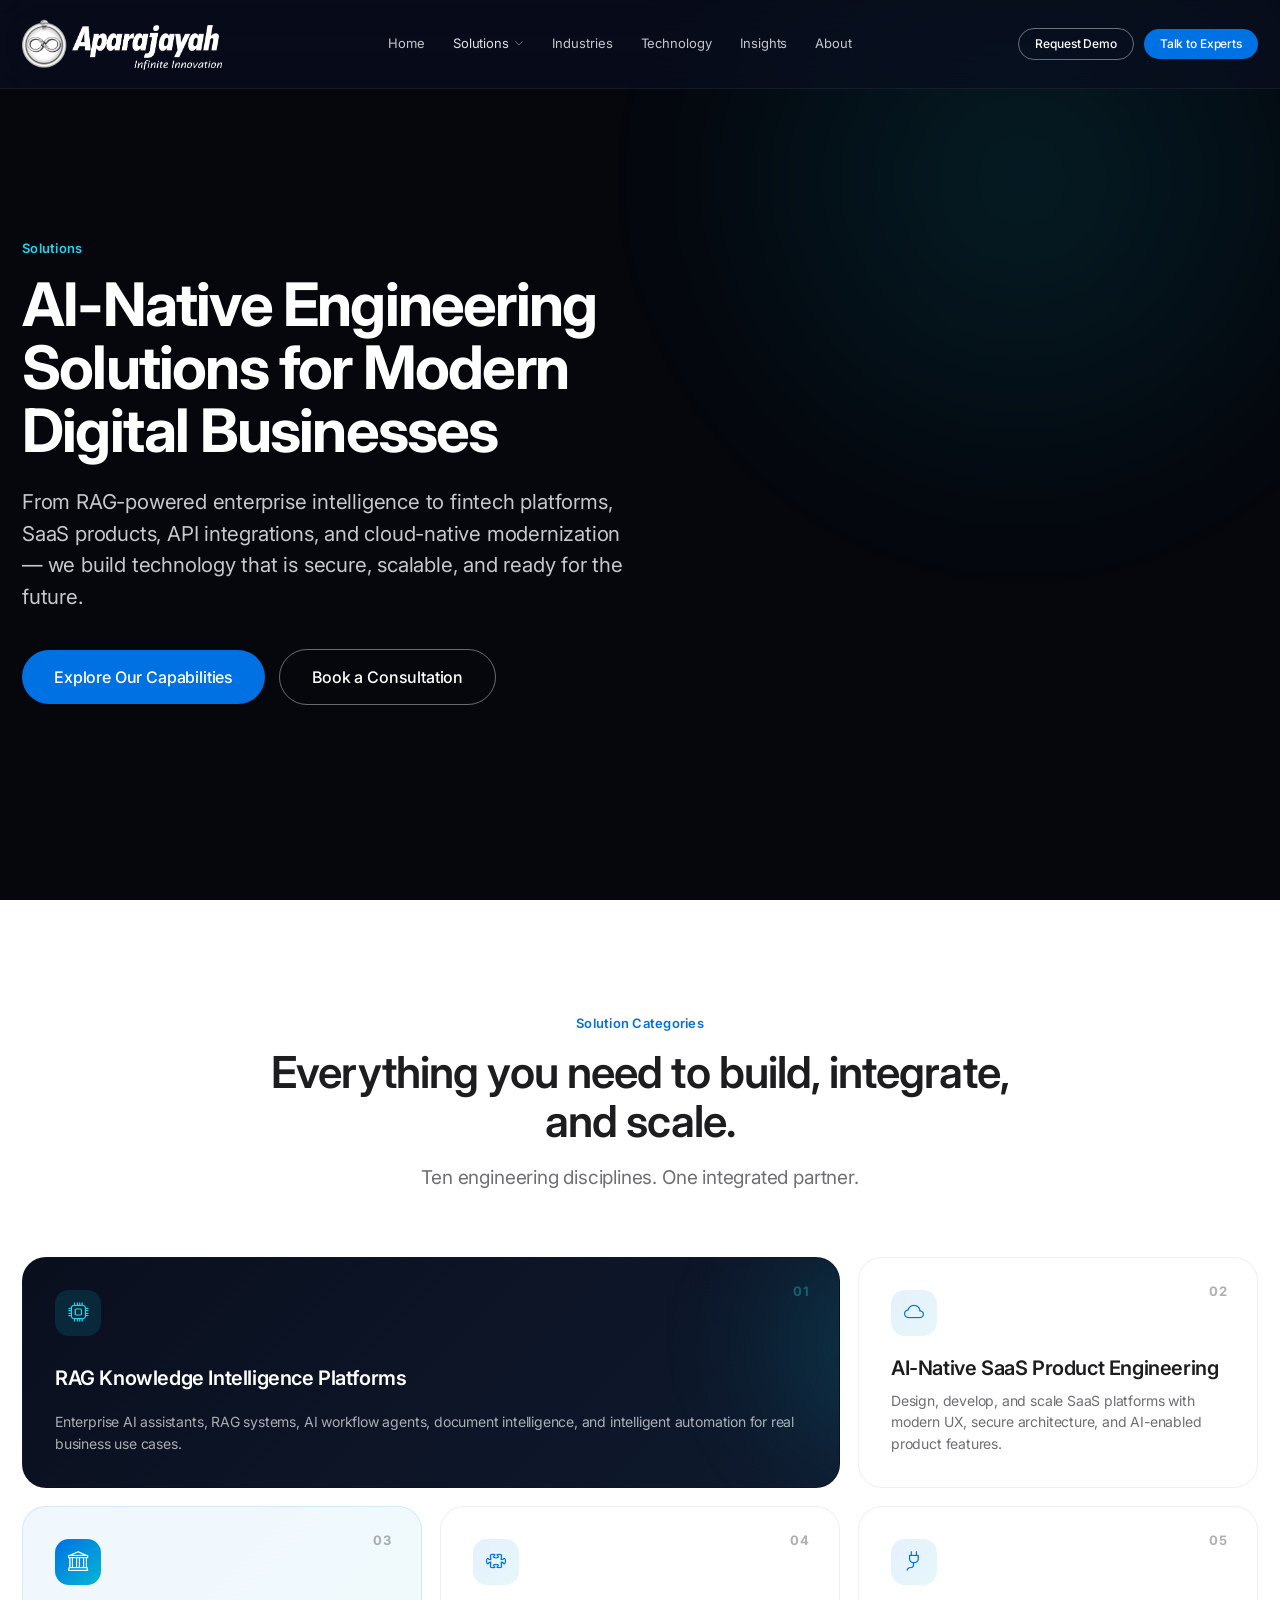
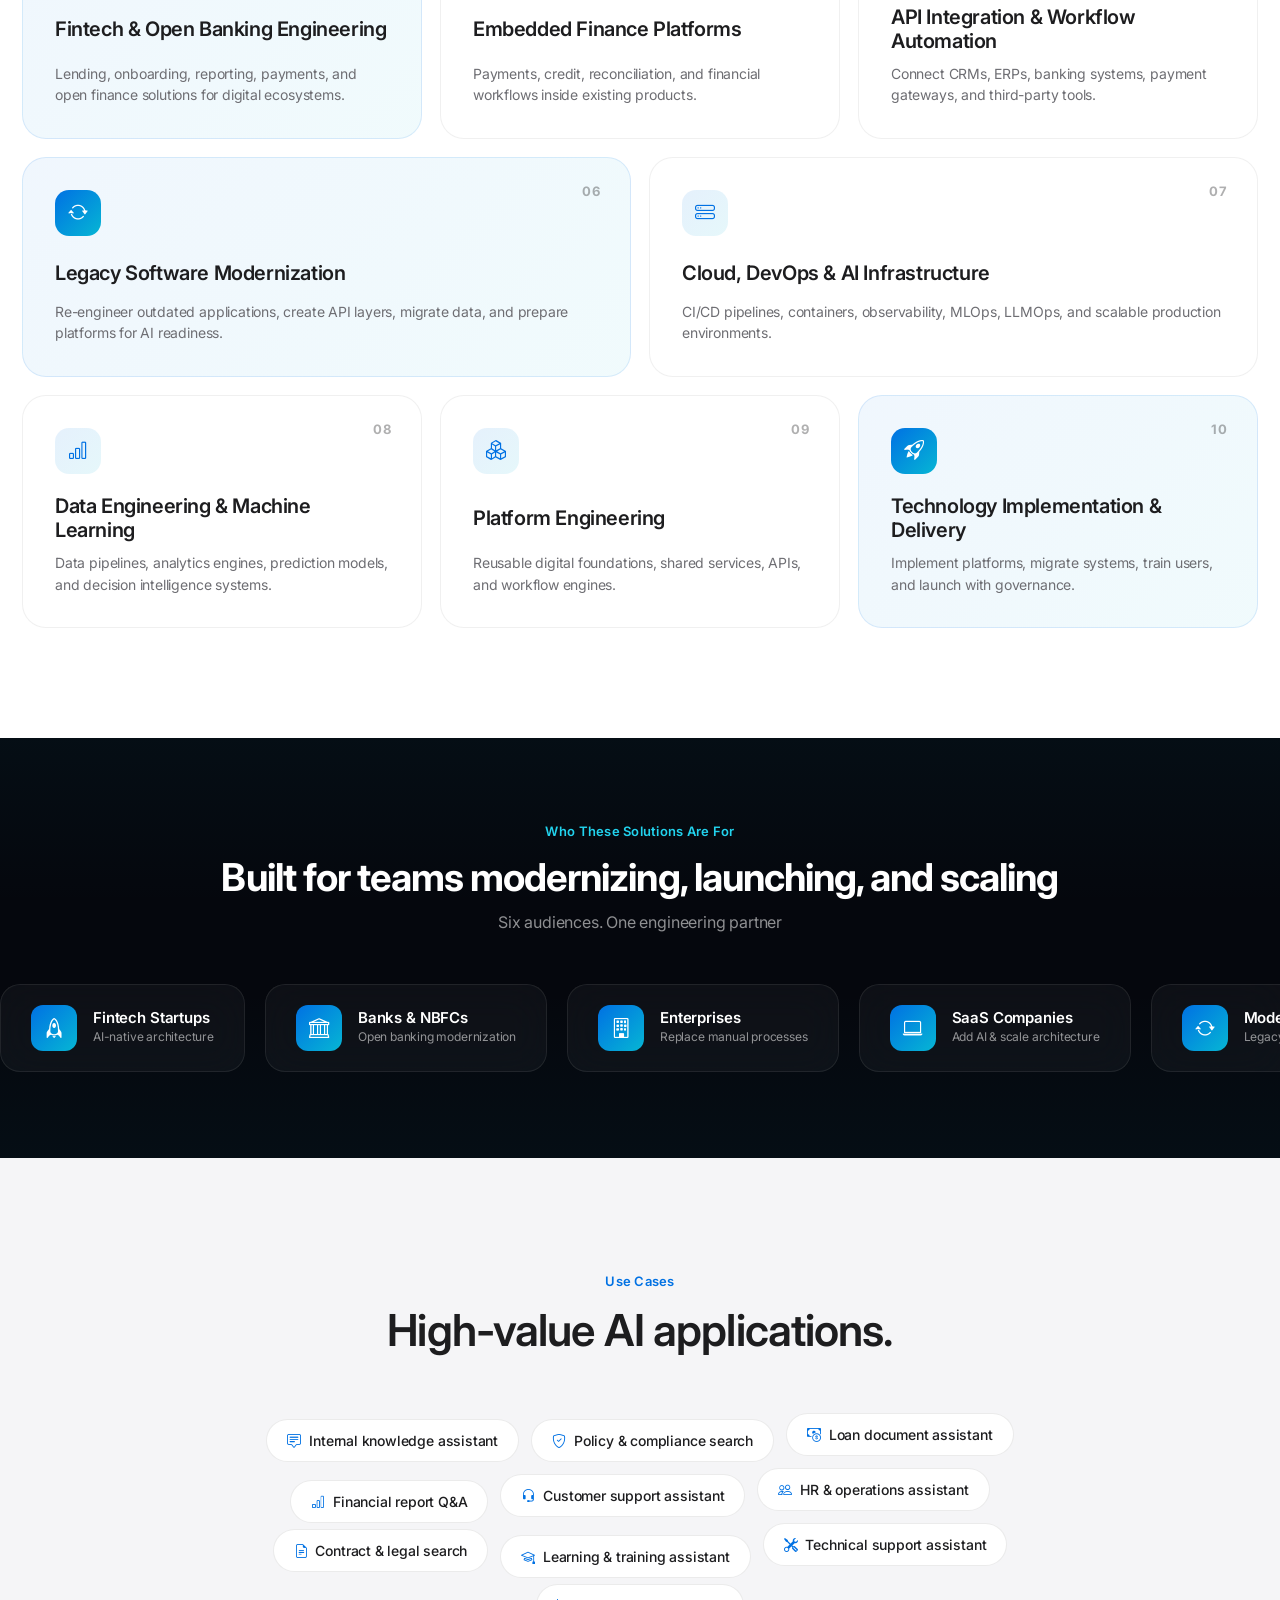
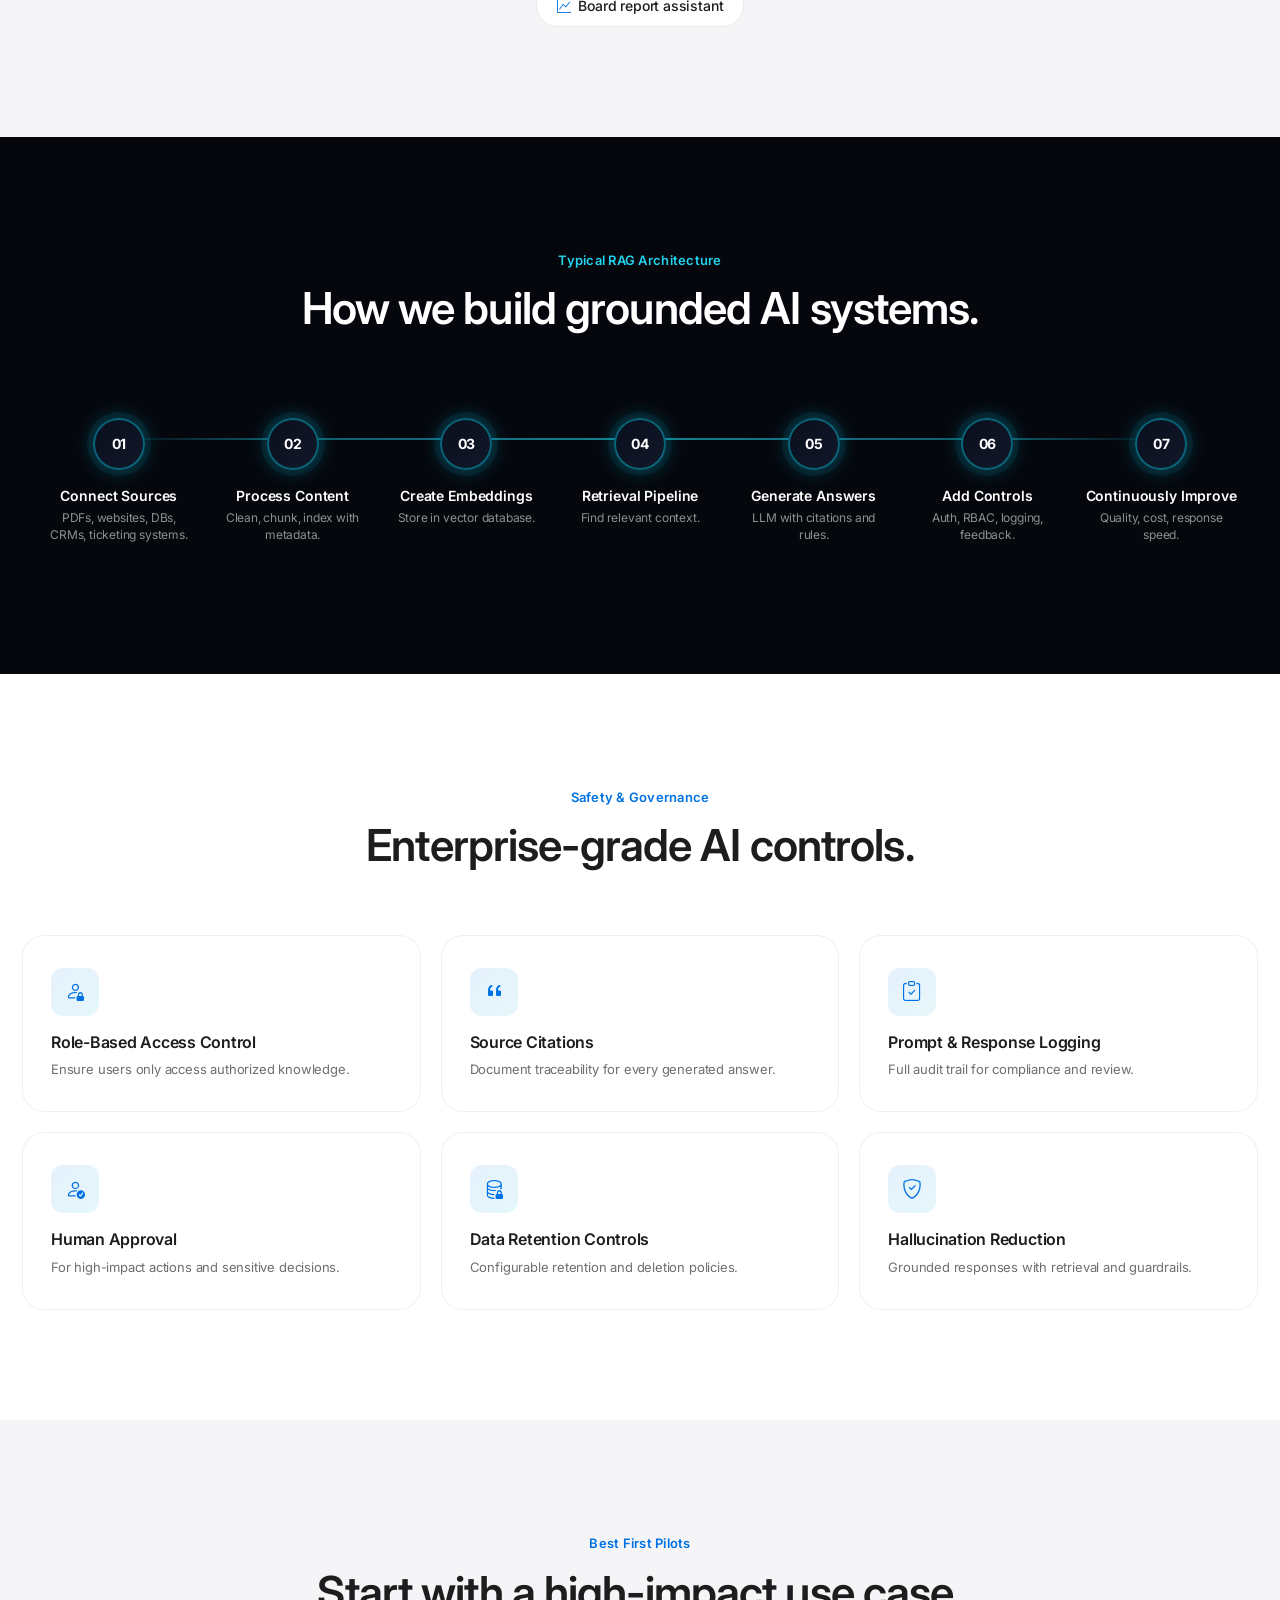
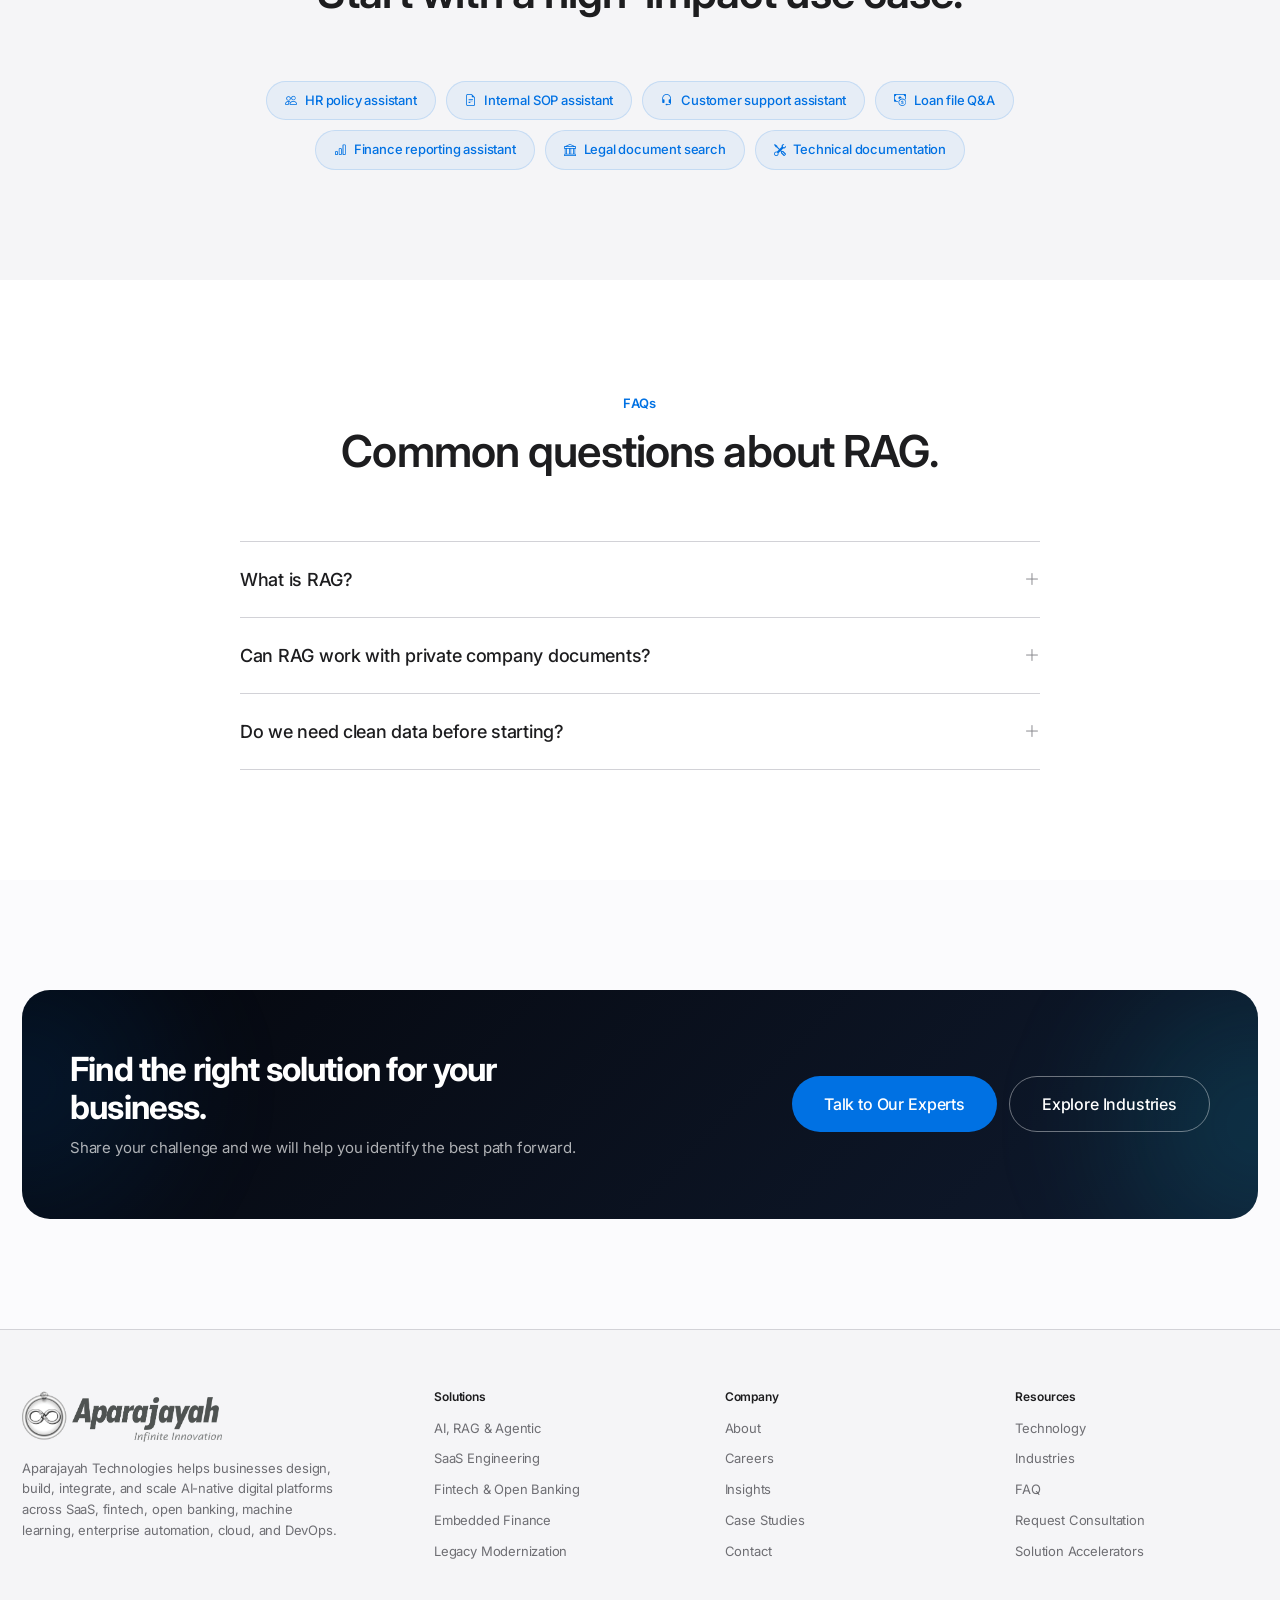
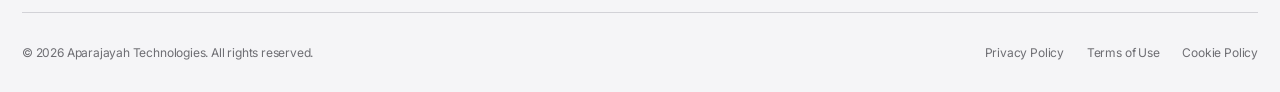
==== commit 2477b96c: "initial commit" ====
--- a/solutions.html
+++ b/solutions.html
@@ -184,8 +184,6 @@
         </div>
         <!-- /APPLE-STYLE WHITE MEGA PANEL -->
 
-        <!-- fallback simple link for mobile (hidden on desktop) -->
-        <a href="solutions.html" class="nav-link-aparajayah solutions-link active">Solutions</a>
 
         <a href="industries.html" class="nav-link-aparajayah">Industries</a>
         <a href="technology.html" class="nav-link-aparajayah">Technology</a>
